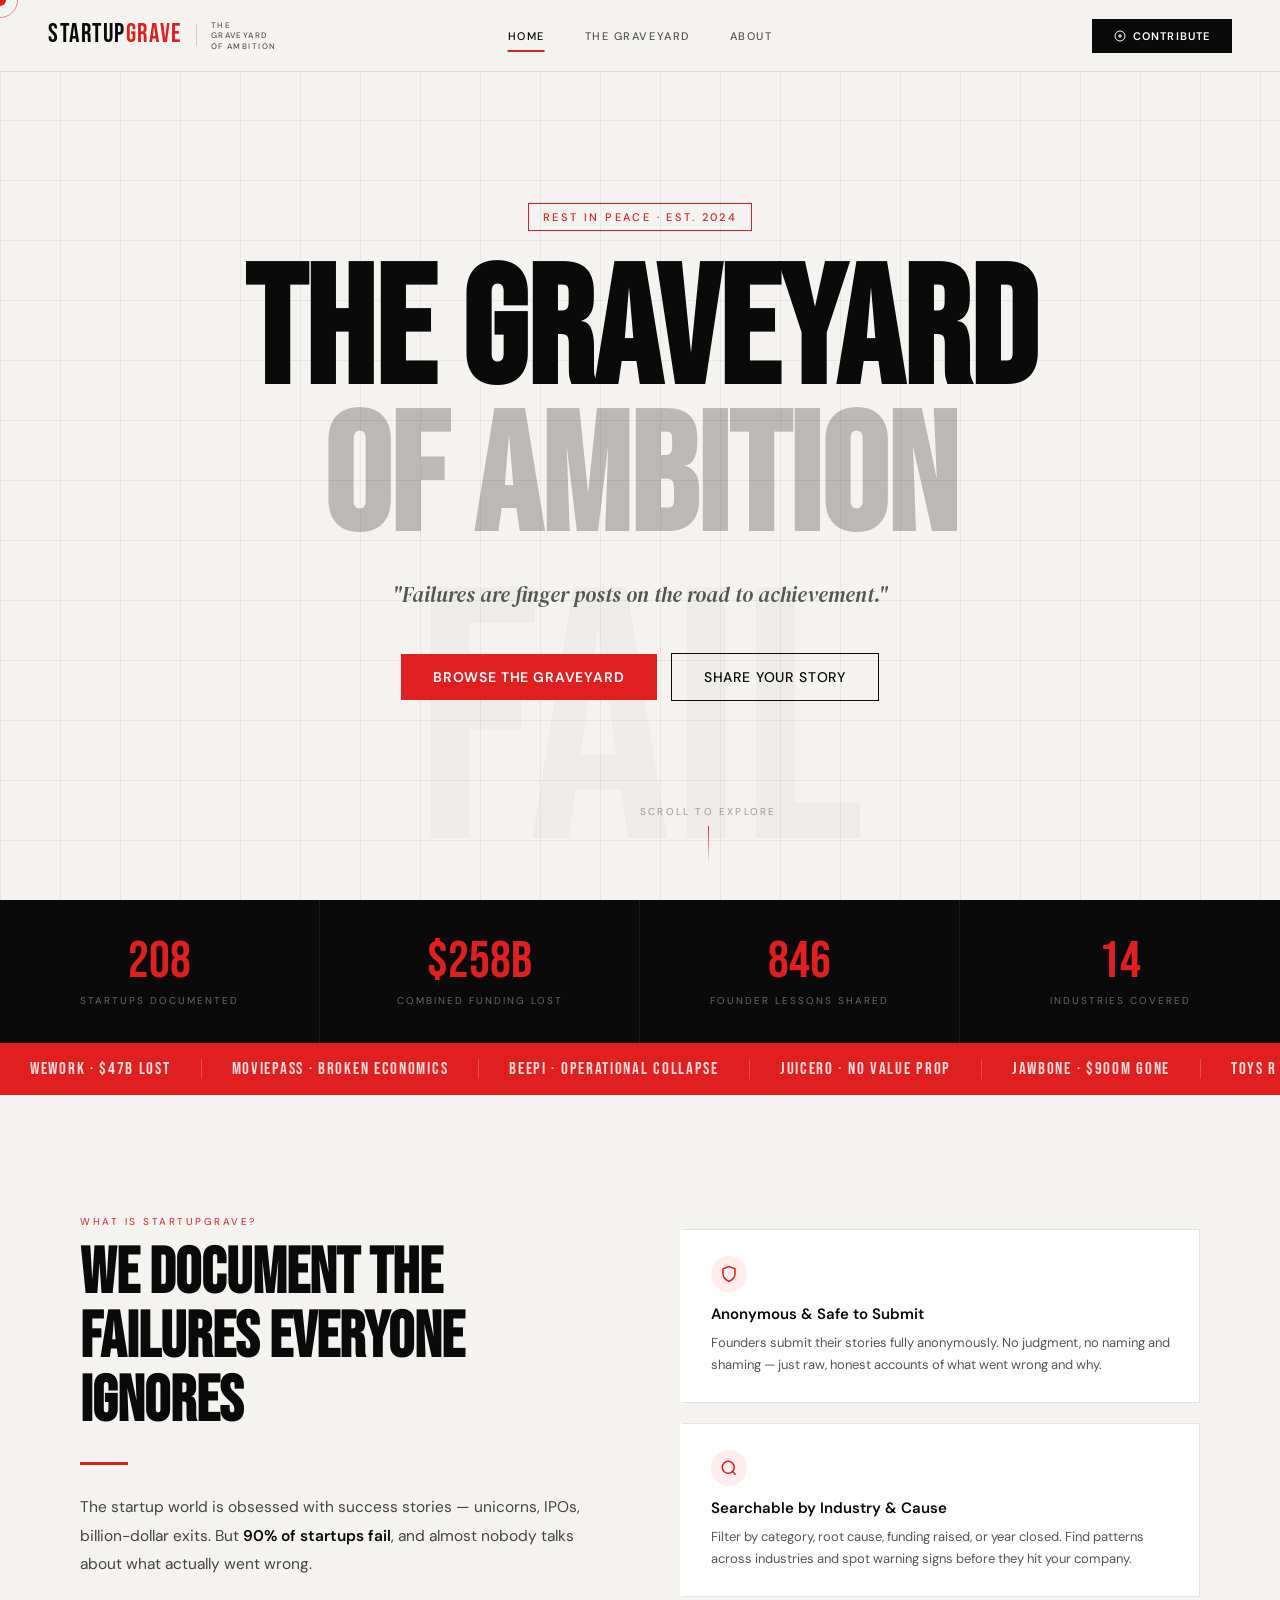
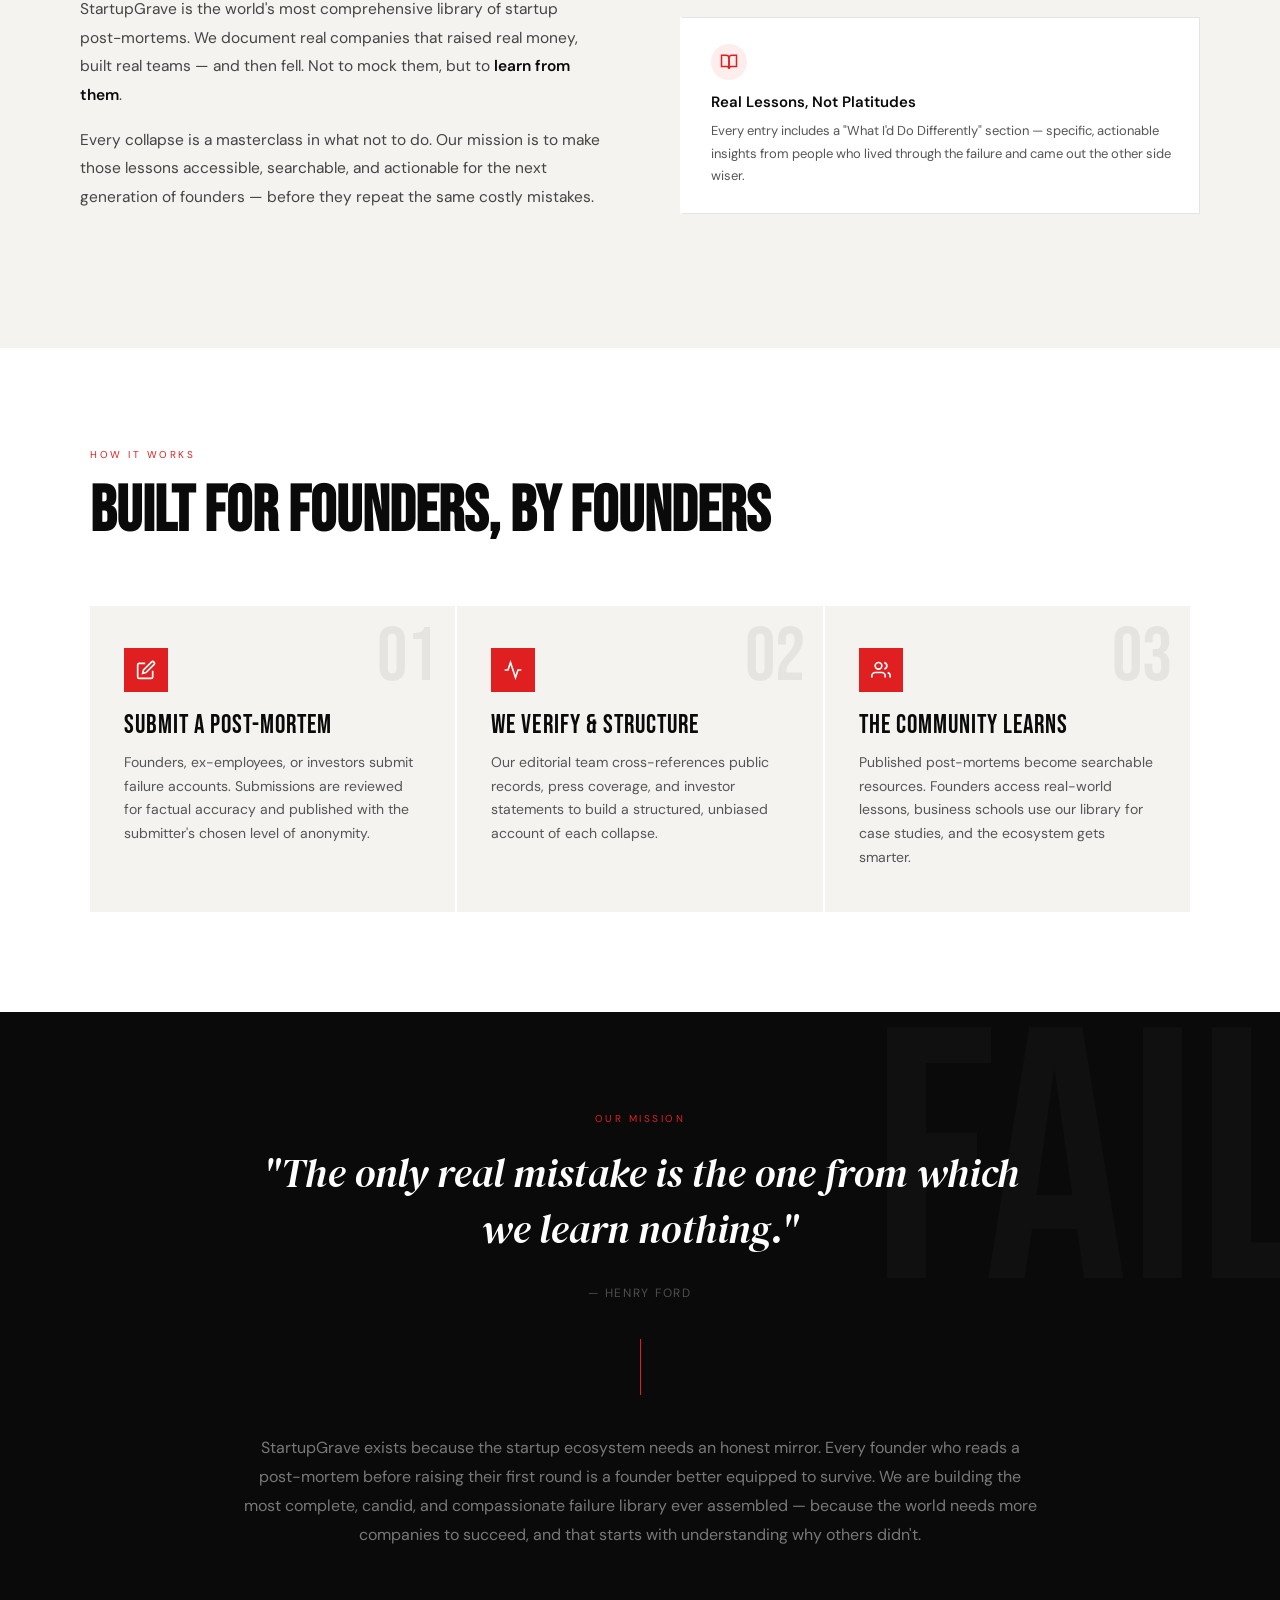
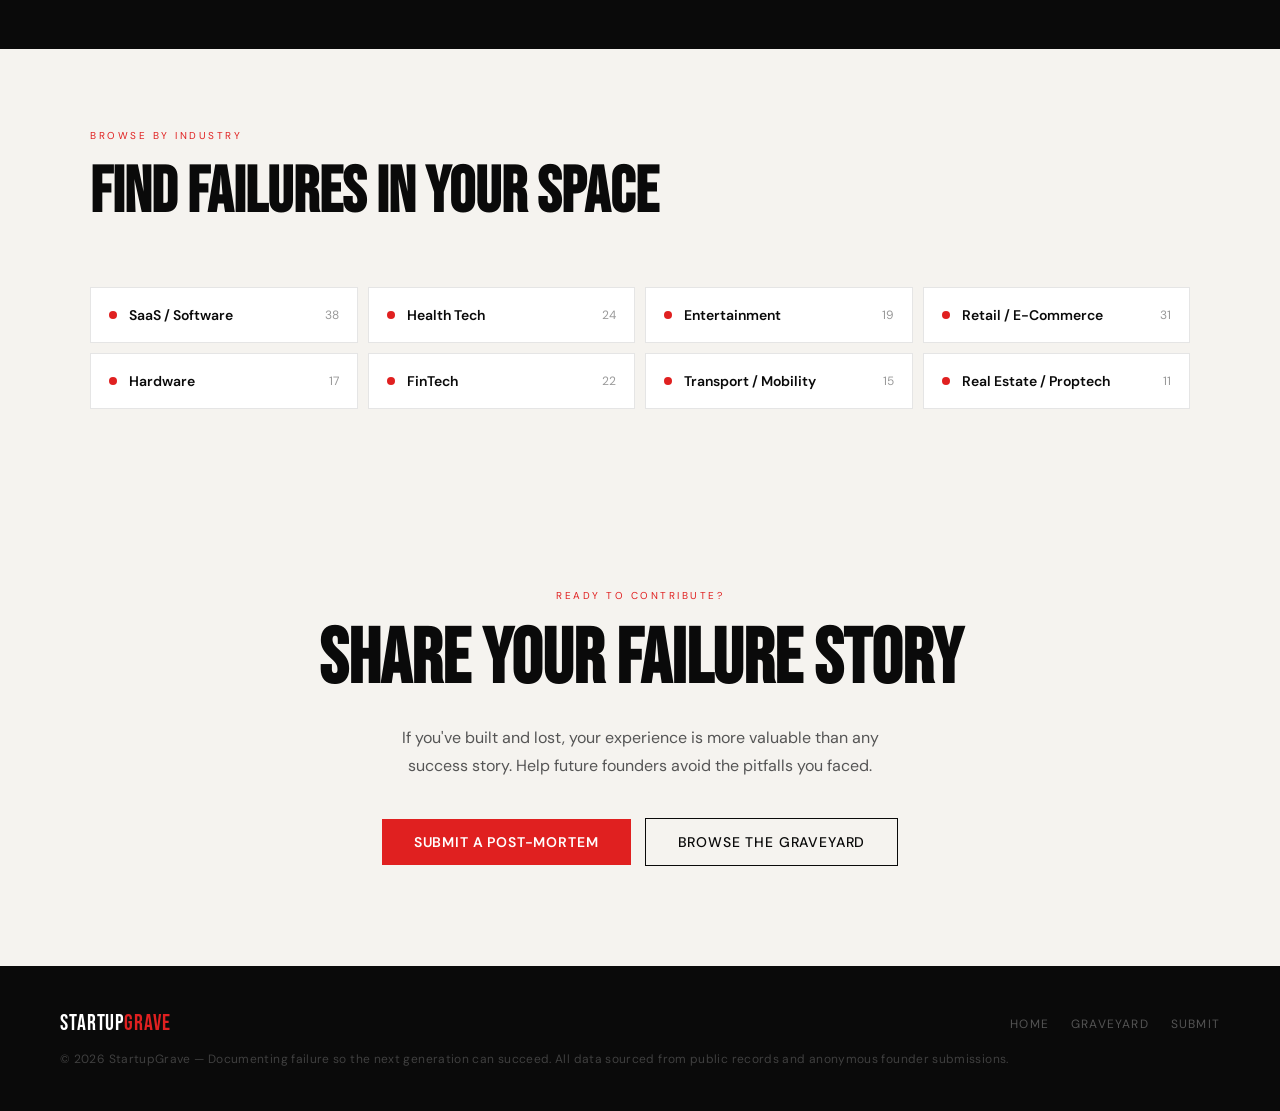
==== index.html @ 9c2186fd "Initial commit" ====
<!DOCTYPE html>
<html lang="en">

<head>
  <meta charset="UTF-8">
  <meta name="viewport" content="width=device-width, initial-scale=1.0">
  <title>StartupGrave — The Graveyard of Ambition</title>
  <link rel="preconnect" href="https://fonts.googleapis.com">
  <link
    href="https://fonts.googleapis.com/css2?family=Bebas+Neue&family=DM+Serif+Display:ital@0;1&family=DM+Sans:ital,wght@0,300;0,400;0,500;0,600;1,400&family=Syne:wght@400;600;700;800&display=swap"
    rel="stylesheet">
  <link rel="stylesheet" href="styles.css">
</head>

<body>
  <div class="cursor" id="cursor"></div>
  <div class="cursor-ring" id="cursorRing"></div>

  <!-- NAV OVERLAY (full-screen menu) -->
  <div class="nav-overlay" id="navOverlay">
    <div class="nav-overlay-inner" style="display:grid;grid-template-columns:1fr 1fr;gap:60px;padding:100px 60px 60px;">
      <div>
        <div class="nav-overlay-links">
          <button class="nav-overlay-link active-overlay" id="navOverlayHome" onclick="navigate('home');toggleMenu()">
            <span class="nav-overlay-link-num">01</span>Home
          </button>
          <button class="nav-overlay-link" id="navOverlayGraveyard" onclick="navigate('graveyard');toggleMenu()">
            <span class="nav-overlay-link-num">02</span>The Graveyard
          </button>
          <button class="nav-overlay-link" id="navOverlayAbout" onclick="navigate('about');toggleMenu()">
            <span class="nav-overlay-link-num">03</span>About
          </button>
          <button class="nav-overlay-link" onclick="openModal();toggleMenu()">
            <span class="nav-overlay-link-num">04</span>Contribute
          </button>
        </div>
        <div class="nav-overlay-bottom"
          style="margin-top:40px;border-top:1px solid rgba(255,255,255,.06);padding-top:28px;flex-direction:column;align-items:flex-start;gap:16px;">
          <span class="nav-overlay-tagline">The Graveyard of Ambition · Est. 2024</span>
          <button class="nav-overlay-cta" onclick="openModal();toggleMenu()">
            <svg viewBox="0 0 24 24" stroke-width="2" width="12" height="12" fill="none" stroke="white">
              <circle cx="12" cy="12" r="10" />
              <line x1="12" y1="8" x2="12" y2="16" />
              <line x1="8" y1="12" x2="16" y2="12" />
            </svg>
            Submit a Startup
          </button>
        </div>
      </div>
      <div style="padding-top:8px;">
        <div
          style="font-size:9px;letter-spacing:.24em;text-transform:uppercase;color:rgba(255,255,255,.22);margin-bottom:16px;padding-bottom:10px;border-bottom:1px solid rgba(255,255,255,.06);">
          Recently Buried
        </div>
        <div id="navOverlayStartupList" style="display:flex;flex-direction:column;gap:0;"></div>
      </div>
    </div>
    <div class="nav-overlay-brand">STARTUP<br>GRAVE</div>
  </div>

  <!-- NAV -->
  <nav id="mainNav">
    <a class="nav-logo" href="#" onclick="navigate('home');return false;">
      <div class="nav-logo-wordmark">
        <span class="wm-startup">STARTUP</span><span class="wm-grave">GRAVE</span>
      </div>
      <div class="nav-logo-sep"></div>
      <span class="nav-logo-sub">The Graveyard<br>of Ambition</span>
    </a>
    <div class="nav-links">
      <button class="nav-link active-nav" id="navHome" onclick="navigate('home')">Home</button>
      <button class="nav-link" id="navGraveyard" onclick="navigate('graveyard')">The Graveyard</button>
      <button class="nav-link" id="navAbout" onclick="navigate('about')">About</button>
    </div>
    <div class="nav-right">
      <button class="nav-cta" onclick="openModal()">
        <svg viewBox="0 0 24 24" stroke-width="2">
          <circle cx="12" cy="12" r="10" />
          <line x1="12" y1="8" x2="12" y2="16" />
          <line x1="8" y1="12" x2="16" y2="12" />
        </svg>
        Contribute
      </button>
      <button class="nav-hamburger" id="navHamburger" onclick="toggleMenu()">
        <span></span><span></span><span></span>
      </button>
    </div>
  </nav>

  <!-- ═══════════ HOME ═══════════ -->
  <div id="home-page" class="page active">
    <section class="home-hero">
      <div class="hero-ghost">FAIL</div>
      <div class="hero-eyebrow">Rest in Peace · Est. 2024</div>
      <h1 class="hero-title">The Graveyard<br><span class="dim">of Ambition</span></h1>
      <p class="hero-subtitle">"Failures are finger posts on the road to achievement."</p>
      <div class="hero-cta-row">
        <button class="btn-primary" onclick="navigate('graveyard')">Browse the Graveyard</button>
        <button class="btn-secondary" onclick="openModal()">Share Your Story</button>
      </div>
      <div class="hero-scroll">
        <span>Scroll to explore</span>
        <div class="scroll-line"></div>
      </div>
    </section>

    <div class="stats-bar">
      <div class="stat-item">
        <div class="stat-num" id="c1">0</div>
        <div class="stat-label">Startups Documented</div>
      </div>
      <div class="stat-item">
        <div class="stat-num" id="c2">$0B</div>
        <div class="stat-label">Combined Funding Lost</div>
      </div>
      <div class="stat-item">
        <div class="stat-num" id="c3">0</div>
        <div class="stat-label">Founder Lessons Shared</div>
      </div>
      <div class="stat-item">
        <div class="stat-num" id="c4">0</div>
        <div class="stat-label">Industries Covered</div>
      </div>
    </div>

    <div class="marquee-section">
      <div class="marquee-track" id="marqueeTrack"></div>
    </div>

    <section class="about-section">
      <div class="about-left">
        <div class="about-label">What is StartupGrave?</div>
        <h2 class="about-heading">We Document the Failures Everyone Ignores</h2>
        <div class="about-divider"></div>
        <div class="about-body">
          <p>The startup world is obsessed with success stories — unicorns, IPOs, billion-dollar exits. But <strong>90%
              of startups fail</strong>, and almost nobody talks about what actually went wrong.</p>
          <p>StartupGrave is the world's most comprehensive library of startup post-mortems. We document real companies
            that raised real money, built real teams — and then fell. Not to mock them, but to <strong>learn from
              them</strong>.</p>
          <p>Every collapse is a masterclass in what not to do. Our mission is to make those lessons accessible,
            searchable, and actionable for the next generation of founders — before they repeat the same costly
            mistakes.</p>
        </div>
      </div>
      <div class="about-right">
        <div class="about-card">
          <div class="about-card-icon"><svg viewBox="0 0 24 24" stroke-width="2">
              <path d="M12 22s8-4 8-10V5l-8-3-8 3v7c0 6 8 10 8 10z" />
            </svg></div>
          <div class="about-card-title">Anonymous &amp; Safe to Submit</div>
          <div class="about-card-text">Founders submit their stories fully anonymously. No judgment, no naming and
            shaming — just raw, honest accounts of what went wrong and why.</div>
        </div>
        <div class="about-card">
          <div class="about-card-icon"><svg viewBox="0 0 24 24" stroke-width="2">
              <circle cx="11" cy="11" r="8" />
              <line x1="21" y1="21" x2="16.65" y2="16.65" />
            </svg></div>
          <div class="about-card-title">Searchable by Industry &amp; Cause</div>
          <div class="about-card-text">Filter by category, root cause, funding raised, or year closed. Find patterns
            across industries and spot warning signs before they hit your company.</div>
        </div>
        <div class="about-card">
          <div class="about-card-icon"><svg viewBox="0 0 24 24" stroke-width="2">
              <path d="M2 3h6a4 4 0 014 4v14a3 3 0 00-3-3H2z" />
              <path d="M22 3h-6a4 4 0 00-4 4v14a3 3 0 013-3h7z" />
            </svg></div>
          <div class="about-card-title">Real Lessons, Not Platitudes</div>
          <div class="about-card-text">Every entry includes a "What I'd Do Differently" section — specific, actionable
            insights from people who lived through the failure and came out the other side wiser.</div>
        </div>
      </div>
    </section>

    <section class="how-section">
      <div class="how-inner">
        <div class="section-label">How It Works</div>
        <h2 class="section-title">Built for Founders, by Founders</h2>
        <div class="how-grid">
          <div class="how-step">
            <div class="how-step-num">01</div>
            <div class="how-step-icon"><svg viewBox="0 0 24 24" stroke-width="2">
                <path d="M11 4H4a2 2 0 00-2 2v14a2 2 0 002 2h14a2 2 0 002-2v-7" />
                <path d="M18.5 2.5a2.121 2.121 0 013 3L12 15l-4 1 1-4 9.5-9.5z" />
              </svg></div>
            <div class="how-step-title">Submit a Post-Mortem</div>
            <div class="how-step-text">Founders, ex-employees, or investors submit failure accounts. Submissions are
              reviewed for factual accuracy and published with the submitter's chosen level of anonymity.</div>
          </div>
          <div class="how-step">
            <div class="how-step-num">02</div>
            <div class="how-step-icon"><svg viewBox="0 0 24 24" stroke-width="2">
                <polyline points="22 12 18 12 15 21 9 3 6 12 2 12" />
              </svg></div>
            <div class="how-step-title">We Verify &amp; Structure</div>
            <div class="how-step-text">Our editorial team cross-references public records, press coverage, and investor
              statements to build a structured, unbiased account of each collapse.</div>
          </div>
          <div class="how-step">
            <div class="how-step-num">03</div>
            <div class="how-step-icon"><svg viewBox="0 0 24 24" stroke-width="2">
                <path d="M17 21v-2a4 4 0 00-4-4H5a4 4 0 00-4 4v2" />
                <circle cx="9" cy="7" r="4" />
                <path d="M23 21v-2a4 4 0 00-3-3.87M16 3.13a4 4 0 010 7.75" />
              </svg></div>
            <div class="how-step-title">The Community Learns</div>
            <div class="how-step-text">Published post-mortems become searchable resources. Founders access real-world
              lessons, business schools use our library for case studies, and the ecosystem gets smarter.</div>
          </div>
        </div>
      </div>
    </section>

    <section class="mission-section">
      <div class="mission-inner">
        <div class="mission-eyebrow">Our Mission</div>
        <p class="mission-quote">"The only real mistake is the one from which we learn nothing."</p>
        <div class="mission-attr">— Henry Ford</div>
        <div class="mission-divider"></div>
        <p class="mission-body">StartupGrave exists because the startup ecosystem needs an honest mirror. Every founder
          who reads a post-mortem before raising their first round is a founder better equipped to survive. We are
          building the most complete, candid, and compassionate failure library ever assembled — because the world needs
          more companies to succeed, and that starts with understanding why others didn't.</p>
      </div>
    </section>

    <section class="categories-section">
      <div class="categories-inner">
        <div class="section-label">Browse by Industry</div>
        <h2 class="section-title">Find Failures In Your Space</h2>
        <div class="categories-grid">
          <div class="cat-pill" onclick="navigate('graveyard','SaaS')">
            <div class="cat-dot"></div>
            <div class="cat-pill-name">SaaS / Software</div>
            <div class="cat-pill-count">38</div>
          </div>
          <div class="cat-pill" onclick="navigate('graveyard','Health')">
            <div class="cat-dot"></div>
            <div class="cat-pill-name">Health Tech</div>
            <div class="cat-pill-count">24</div>
          </div>
          <div class="cat-pill" onclick="navigate('graveyard','Entertainment')">
            <div class="cat-dot"></div>
            <div class="cat-pill-name">Entertainment</div>
            <div class="cat-pill-count">19</div>
          </div>
          <div class="cat-pill" onclick="navigate('graveyard','Retail')">
            <div class="cat-dot"></div>
            <div class="cat-pill-name">Retail / E-Commerce</div>
            <div class="cat-pill-count">31</div>
          </div>
          <div class="cat-pill" onclick="navigate('graveyard','Hardware')">
            <div class="cat-dot"></div>
            <div class="cat-pill-name">Hardware</div>
            <div class="cat-pill-count">17</div>
          </div>
          <div class="cat-pill" onclick="navigate('graveyard','Finance')">
            <div class="cat-dot"></div>
            <div class="cat-pill-name">FinTech</div>
            <div class="cat-pill-count">22</div>
          </div>
          <div class="cat-pill" onclick="navigate('graveyard','Transport')">
            <div class="cat-dot"></div>
            <div class="cat-pill-name">Transport / Mobility</div>
            <div class="cat-pill-count">15</div>
          </div>
          <div class="cat-pill" onclick="navigate('graveyard','Real Estate')">
            <div class="cat-dot"></div>
            <div class="cat-pill-name">Real Estate / Proptech</div>
            <div class="cat-pill-count">11</div>
          </div>
        </div>
      </div>
    </section>

    <section class="home-cta-section">
      <div class="section-label">Ready to Contribute?</div>
      <h2 class="home-cta-title">Share Your Failure Story</h2>
      <p class="home-cta-sub">If you've built and lost, your experience is more valuable than any success story. Help
        future founders avoid the pitfalls you faced.</p>
      <div class="home-cta-buttons">
        <button class="btn-primary" onclick="openModal()">Submit a Post-Mortem</button>
        <button class="btn-secondary" onclick="navigate('graveyard')">Browse the Graveyard</button>
      </div>
    </section>

    <footer>
      <div class="footer-logo">STARTUP<span>GRAVE</span></div>
      <div class="footer-links">
        <button class="footer-link" onclick="navigate('home')">Home</button>
        <button class="footer-link" onclick="navigate('graveyard')">Graveyard</button>
        <button class="footer-link" onclick="openModal()">Submit</button>
      </div>
      <div class="footer-copy">© 2026 StartupGrave — Documenting failure so the next generation can succeed. All data
        sourced from public records and anonymous founder submissions.</div>
    </footer>
  </div>

  <!-- ═══════════ GRAVEYARD ═══════════ -->
  <div id="graveyard-page" class="page">
    <div class="graveyard-hero">
      <div class="gh-inner">
        <div class="gh-eyebrow">The Archive</div>
        <h1 class="gh-title">THE GRAVEYARD</h1>
      </div>
      <!-- Search & Filter floated right inside hero -->
      <div style="position:absolute;bottom:32px;right:60px;display:flex;align-items:center;gap:12px;z-index:2;">
        <div class="search-box"
          style="background:rgba(255,255,255,.07);border-color:rgba(255,255,255,.12);min-width:240px;">
          <svg viewBox="0 0 24 24" stroke-width="2" style="stroke:rgba(255,255,255,.3)">
            <circle cx="11" cy="11" r="8" />
            <line x1="21" y1="21" x2="16.65" y2="16.65" />
          </svg>
          <input type="text" placeholder="Search company, cause…" id="searchInput" oninput="filterCards()"
            style="color:white;">
        </div>
        <select class="filter-select" id="categoryFilter" onchange="filterCards()"
          style="background:#1a1a1a;color:rgba(255,255,255,.7);border-color:rgba(255,255,255,.12);">
          <option value="">All Categories</option>
          <option value="Real Estate">Real Estate</option>
          <option value="Entertainment">Entertainment</option>
          <option value="Automotive">Automotive</option>
          <option value="Hardware">Hardware</option>
          <option value="Health">Health Tech</option>
          <option value="Retail">Retail</option>
          <option value="Transport">Transport</option>
          <option value="Finance">Finance</option>
          <option value="SaaS">SaaS</option>
          <option value="Social">Social Media</option>
          <option value="Food">Food Tech</option>
        </select>
        <span class="result-count" id="resultCount" style="color:rgba(255,255,255,.35);">Showing 18 entries</span>
      </div>
    </div>

    <!-- TWO-COL LIST -->
    <div class="gy-list-outer" id="graveyardListOuter">
      <!-- Rendered by JS -->
    </div>

    <footer>
      <div class="footer-logo">STARTUP<span>GRAVE</span></div>
      <div class="footer-links">
        <button class="footer-link" onclick="navigate('home')">Home</button>
        <button class="footer-link" onclick="navigate('graveyard')">Graveyard</button>
        <button class="footer-link" onclick="openModal()">Submit</button>
      </div>
      <div class="footer-copy">© 2026 StartupGrave.</div>
    </footer>
  </div>

  <!-- ═══════════ ABOUT ═══════════ -->
  <div id="about-page" class="page">

    <!-- HERO -->
    <section class="ab-hero">
      <div class="ab-hero-grid"></div>
      <div class="ab-hero-glow"></div>
      <div class="ab-hero-ghost">FAIL</div>
      <div class="ab-hero-content">
        <div class="ab-hero-eyebrow">Est. 2024 · Open Archive</div>
        <h1 class="ab-hero-title">ABOUT<br><span class="ab-dim">STARTUP</span><br>GRAVE</h1>
        <p class="ab-hero-sub">"The graveyard of ambition is also the library of wisdom. Every failure contains a lesson
          no business school will teach you."</p>
        <div class="ab-hero-divider"></div>
      </div>
    </section>

    <!-- MISSION -->
    <section>
      <div class="ab-mission">
        <div class="ab-mission-left">
          <div class="ab-mission-label">Our Mission</div>
          <h2 class="ab-mission-title">WHY WE DOCUMENT FAILURE</h2>
          <div class="ab-mission-bar"></div>
          <div class="ab-mission-text">
            <p>Every year, thousands of startups raise hundreds of millions of dollars, hire brilliant people, and
              pursue audacious visions — and then quietly disappear. Their stories are told in press releases and
              post-mortems that vanish into the internet, leaving the next generation of founders to repeat the same
              fatal mistakes.</p>
            <p><strong>StartupGrave exists to change that.</strong> We believe that failure is the most undervalued
              asset in the startup ecosystem. The lessons embedded in each collapse — the governance failures, the unit
              economics blindspots, the timing miscalculations — are worth more than any MBA curriculum.</p>
            <p>We are not here to mock the fallen. We are here to honour them with the only tribute that matters:
              <strong>making sure their mistakes are never repeated.</strong></p>
          </div>
        </div>
        <div class="ab-mission-right">
          <div class="ab-mission-card" id="abmc-1">
            <div class="ab-mc-icon"><svg viewBox="0 0 24 24">
                <path d="M22 11.08V12a10 10 0 11-5.93-9.14" />
                <polyline points="22 4 12 14.01 9 11.01" />
              </svg></div>
            <div class="ab-mc-title">Radical Transparency</div>
            <div class="ab-mc-text">We publish what really happened — not the sanitised version. Real mistakes, real
              consequences, real lessons.</div>
          </div>
          <div class="ab-mission-card" id="abmc-2">
            <div class="ab-mc-icon"><svg viewBox="0 0 24 24">
                <path d="M12 22s8-4 8-10V5l-8-3-8 3v7c0 6 8 10 8 10z" />
              </svg></div>
            <div class="ab-mc-title">Anonymity First</div>
            <div class="ab-mc-text">Founders, employees and investors can submit stories completely anonymously. No
              names, no blame — just truth.</div>
          </div>
          <div class="ab-mission-card" id="abmc-3">
            <div class="ab-mc-icon"><svg viewBox="0 0 24 24">
                <circle cx="12" cy="12" r="10" />
                <line x1="2" y1="12" x2="22" y2="12" />
                <path d="M12 2a15.3 15.3 0 010 20M12 2a15.3 15.3 0 000 20" />
              </svg></div>
            <div class="ab-mc-title">Open to All</div>
            <div class="ab-mc-text">This archive belongs to the founder community. Free to read, free to contribute,
              forever.</div>
          </div>
        </div>
      </div>
    </section>

    <!-- NUMBERS -->
    <section class="ab-numbers">
      <div class="ab-numbers-inner">
        <div class="ab-numbers-header">
          <div class="ab-numbers-eyebrow">The Scale of Failure</div>
          <div class="ab-numbers-title">The Graveyard in Numbers</div>
        </div>
        <div class="ab-numbers-grid">
          <div class="ab-num-card" id="abnum-1">
            <div class="ab-num-value" id="abN1">0</div>
            <div class="ab-num-label">Companies Documented</div>
            <div class="ab-num-sub">and counting</div>
          </div>
          <div class="ab-num-card" id="abnum-2">
            <div class="ab-num-value">$<span id="abN2">0</span>B</div>
            <div class="ab-num-label">Combined Capital Lost</div>
            <div class="ab-num-sub">investor & founder capital</div>
          </div>
          <div class="ab-num-card" id="abnum-3">
            <div class="ab-num-value" id="abN3">0</div>
            <div class="ab-num-label">Lessons Extracted</div>
            <div class="ab-num-sub">from every postmortem</div>
          </div>
          <div class="ab-num-card" id="abnum-4">
            <div class="ab-num-value" id="abN4">0</div>
            <div class="ab-num-label">Industries Covered</div>
            <div class="ab-num-sub">from SaaS to hardware</div>
          </div>
        </div>
      </div>
    </section>

    <!-- HOW IT WORKS -->
    <section class="ab-how">
      <div class="ab-how-inner">
        <div class="ab-how-header">
          <div class="ab-how-eyebrow">The Process</div>
          <div class="ab-how-title">How We Work</div>
        </div>
        <div class="ab-how-grid">
          <div class="ab-how-step" id="abhow-1">
            <div class="ab-how-step-num">01</div>
            <div class="ab-how-step-icon"><svg viewBox="0 0 24 24">
                <path d="M11 4H4a2 2 0 00-2 2v14a2 2 0 002 2h14a2 2 0 002-2v-7" />
                <path d="M18.5 2.5a2.121 2.121 0 013 3L12 15l-4 1 1-4 9.5-9.5z" />
              </svg></div>
            <div class="ab-how-step-title">Submit a Story</div>
            <div class="ab-how-step-text">Founders, employees, and investors submit failure stories through our
              anonymous intake form. No attribution required — only honesty.</div>
          </div>
          <div class="ab-how-step" id="abhow-2">
            <div class="ab-how-step-num">02</div>
            <div class="ab-how-step-icon"><svg viewBox="0 0 24 24">
                <circle cx="11" cy="11" r="8" />
                <line x1="21" y1="21" x2="16.65" y2="16.65" />
              </svg></div>
            <div class="ab-how-step-title">Research & Verify</div>
            <div class="ab-how-step-text">We cross-reference submissions against public records, SEC filings, news
              archives, and court documents to build an accurate picture.</div>
          </div>
          <div class="ab-how-step" id="abhow-3">
            <div class="ab-how-step-num">03</div>
            <div class="ab-how-step-icon"><svg viewBox="0 0 24 24">
                <path d="M17 21v-2a4 4 0 00-4-4H5a4 4 0 00-4 4v2" />
                <circle cx="9" cy="7" r="4" />
                <path d="M23 21v-2a4 4 0 00-3-3.87M16 3.13a4 4 0 010 7.75" />
              </svg></div>
            <div class="ab-how-step-title">Publish & Preserve</div>
            <div class="ab-how-step-text">Every entry is structured around The Hype, The Mistake, and What I'd Do
              Differently — so every lesson is extractable and actionable.</div>
          </div>
        </div>
      </div>
    </section>

    <!-- MANIFESTO -->
    <section class="ab-manifesto">
      <div class="ab-manifesto-inner">
        <div class="ab-manifesto-eyebrow">The Manifesto</div>
        <div class="ab-manifesto-quote" id="abManifesto1">
          "Failures are finger posts on the road to achievement. Every headstone in this graveyard marks a path someone
          walked so you don't have to walk it blindly."
        </div>
        <div class="ab-manifesto-divider"></div>
        <div class="ab-manifesto-body" id="abManifesto2">
          We live in a culture that celebrates the unicorn and erases the carcass. TechCrunch writes about the
          billion-dollar raise; nobody writes the obituary. <strong>We write the obituary.</strong> Not to punish those
          who tried, but because every cautionary tale is worth more than a thousand success stories to the next founder
          staring at a pitch deck at midnight. The startup graveyard is not a place of shame. <strong>It is a library.
            Use it.</strong>
        </div>
      </div>
    </section>

    <!-- VALUES -->
    <section class="ab-values">
      <div class="ab-values-inner">
        <div class="ab-values-header">
          <div>
            <div class="ab-values-eyebrow">What We Stand For</div>
            <div class="ab-values-title">Our Values</div>
          </div>
        </div>
        <div class="ab-values-grid">
          <div class="ab-value-item" id="abval-1">
            <div class="ab-value-num">01</div>
            <div class="ab-value-content">
              <div class="ab-value-title">Failure Is Data</div>
              <div class="ab-value-text">Every collapse contains signal. We treat each failure as a structured dataset —
                extracting root causes, patterns, and preventable decisions that others can learn from.</div>
            </div>
          </div>
          <div class="ab-value-item" id="abval-2">
            <div class="ab-value-num">02</div>
            <div class="ab-value-content">
              <div class="ab-value-title">No Shame, Only Lessons</div>
              <div class="ab-value-text">We never mock the fallen. Trying and failing is the most honourable thing a
                founder can do. We document without judgement and preserve without malice.</div>
            </div>
          </div>
          <div class="ab-value-item" id="abval-3">
            <div class="ab-value-num">03</div>
            <div class="ab-value-content">
              <div class="ab-value-title">Radical Honesty</div>
              <div class="ab-value-text">Sanitised post-mortems help nobody. We push past the press release narrative to
                the actual sequence of decisions that led to the end. Uncomfortable truths included.</div>
            </div>
          </div>
          <div class="ab-value-item" id="abval-4">
            <div class="ab-value-num">04</div>
            <div class="ab-value-content">
              <div class="ab-value-title">Community Owned</div>
              <div class="ab-value-text">This archive is built by the community it serves. Founders, operators, and
                investors who lived through these stories are its most important contributors.</div>
            </div>
          </div>
        </div>
      </div>
    </section>

    <!-- CTA -->
    <section class="ab-cta">
      <div class="ab-cta-eyebrow">Join the Archive</div>
      <h2 class="ab-cta-title" id="abCta">KNOW A<br>STORY?</h2>
      <p class="ab-cta-sub">Every failure deserves to be documented. Submit anonymously and help the next generation of
        founders learn before they burn.</p>
      <div class="ab-cta-buttons">
        <button class="btn-primary" onclick="openModal()">Submit a Failure</button>
        <button class="btn-secondary" onclick="navigate('graveyard')">Browse the Graveyard</button>
      </div>
    </section>

    <footer>
      <div class="footer-logo">STARTUP<span>GRAVE</span></div>
      <div class="footer-links">
        <button class="footer-link" onclick="navigate('home')">Home</button>
        <button class="footer-link" onclick="navigate('graveyard')">Graveyard</button>
        <button class="footer-link" onclick="navigate('about')">About</button>
      </div>
      <div class="footer-copy">© 2026 StartupGrave.</div>
    </footer>
  </div>

  <!-- ═══════════ DETAIL ═══════════ -->
  <div id="detail-page" class="page">
    <div id="detail-progress"></div>
    <div id="detailHero"></div>
    <div id="detailBody"></div>
    <section class="dh-related" id="detailRelated" style="display:none"></section>
    <footer>
      <div class="footer-logo">STARTUP<span>GRAVE</span></div>
      <div class="footer-links">
        <button class="footer-link" onclick="navigate('home')">Home</button>
        <button class="footer-link" onclick="navigate('graveyard')">Graveyard</button>
        <button class="footer-link" onclick="openModal()">Submit</button>
      </div>
      <div class="footer-copy">© 2026 StartupGrave — Documenting failure so the next generation can succeed.</div>
    </footer>
  </div>

  <!-- MODAL -->
  <div class="modal-overlay" id="modalOverlay" onclick="closeModalOut(event)">
    <div class="modal">
      <button class="modal-close" onclick="closeModal()">✕</button>
      <div class="modal-eyebrow">Anonymous · Verified · Published</div>
      <h2 class="modal-title">Submit a Failure</h2>
      <p class="modal-sub">Help the next generation of founders learn. All submissions can be fully anonymous.</p>
      <div class="form-group"><label class="form-label">Company Name</label><input type="text" class="form-input"
          placeholder="e.g. MyCoolStartup"></div>
      <div class="form-group"><label class="form-label">Industry</label>
        <select class="form-input">
          <option>Select category…</option>
          <option>SaaS / Software</option>
          <option>E-Commerce</option>
          <option>Health Tech</option>
          <option>FinTech</option>
          <option>Hardware</option>
          <option>Consumer</option>
          <option>Other</option>
        </select>
      </div>
      <div class="form-group"><label class="form-label">Founded → Closed</label><input type="text" class="form-input"
          placeholder="e.g. 2018 — 2022"></div>
      <div class="form-group"><label class="form-label">The Hype — What did you promise?</label><textarea
          class="form-textarea" placeholder="What was the vision?"></textarea></div>
      <div class="form-group"><label class="form-label">The Mistake — What went wrong?</label><textarea
          class="form-textarea" placeholder="What were the critical errors?"></textarea></div>
      <div class="form-group"><label class="form-label">What I'd Do Differently</label><textarea class="form-textarea"
          placeholder="Your wisdom for the next founder…"></textarea></div>
      <div class="form-group"><label class="form-anon"><input type="checkbox" checked> Submit anonymously</label></div>
      <button class="form-submit" onclick="submitForm()">Submit to the Graveyard</button>
    </div>
  </div>
  <script src="script.js"></script>
</body>

</html>
---- styles.css ----
*,
*::before,
*::after {
    margin: 0;
    padding: 0;
    box-sizing: border-box;
}

:root {
    --red: #E02020;
    --black: #0A0A0A;
    --charcoal: #1E1E1E;
    --gray-dark: #2A2A2A;
    --gray: #555;
    --gray-light: #999;
    --off-white: #F5F3EF;
    --white: #FFFFFF;
    --border: rgba(0, 0, 0, 0.1);
}

html {
    scroll-behavior: smooth;
}

body {
    font-family: 'DM Sans', sans-serif;
    background: var(--off-white);
    color: var(--black);
    overflow-x: hidden;
    cursor: none;
}

/* CURSOR */
.cursor {
    position: fixed;
    width: 12px;
    height: 12px;
    background: var(--red);
    border-radius: 50%;
    pointer-events: none;
    z-index: 9999;
    transform: translate(-50%, -50%);
    transition: width .2s, height .2s;
}

.cursor-ring {
    position: fixed;
    width: 36px;
    height: 36px;
    border: 1.5px solid var(--red);
    border-radius: 50%;
    pointer-events: none;
    z-index: 9998;
    transform: translate(-50%, -50%);
    opacity: .5;
    transition: width .3s, height .3s, opacity .3s;
}

.cursor.hovered {
    width: 8px;
    height: 8px;
}

.cursor-ring.hovered {
    width: 52px;
    height: 52px;
    opacity: .22;
}

/* PAGES */
.page {
    display: none;
    min-height: 100vh;
}

.page.active {
    display: block;
}

.page-enter {
    animation: pgIn .6s cubic-bezier(.16, 1, .3, 1) forwards;
}

.page-exit {
    animation: pgOut .32s ease forwards;
}

@keyframes pgIn {
    from {
        opacity: 0;
        transform: translateY(26px)
    }

    to {
        opacity: 1;
        transform: translateY(0)
    }
}

@keyframes pgOut {
    from {
        opacity: 1;
        transform: translateY(0)
    }

    to {
        opacity: 0;
        transform: translateY(-14px)
    }
}

@keyframes fadeUp {
    from {
        opacity: 0;
        transform: translateY(20px)
    }

    to {
        opacity: 1;
        transform: translateY(0)
    }
}

@keyframes cardIn {
    from {
        opacity: 0;
        transform: translateY(16px)
    }

    to {
        opacity: 1;
        transform: translateY(0)
    }
}

/* NAV */
nav {
    position: fixed;
    top: 0;
    left: 0;
    right: 0;
    z-index: 200;
    height: 72px;
    padding: 0 48px;
    display: flex;
    align-items: center;
    justify-content: space-between;
    background: rgba(245, 243, 239, .97);
    backdrop-filter: blur(24px);
    border-bottom: 1px solid var(--border);
    transition: background 0.3s, box-shadow 0.3s;
}

nav.scrolled {
    box-shadow: 0 4px 32px rgba(0, 0, 0, .07);
}

/* LOGO */
.nav-logo {
    display: flex;
    align-items: center;
    gap: 0;
    text-decoration: none;
    cursor: none;
}

.nav-logo-wordmark {
    display: flex;
    align-items: baseline;
    gap: 0;
    font-family: 'Bebas Neue', sans-serif;
    font-size: 26px;
    letter-spacing: .06em;
    line-height: 1;
}

.nav-logo-wordmark .wm-startup {
    color: var(--black);
}

.nav-logo-wordmark .wm-grave {
    color: var(--red);
}

.nav-logo-sep {
    width: 1px;
    height: 22px;
    background: rgba(0, 0, 0, .15);
    margin: 0 14px;
    align-self: center;
}

.nav-logo-sub {
    font-size: 8px;
    letter-spacing: .18em;
    text-transform: uppercase;
    color: var(--gray);
    font-family: 'DM Sans', sans-serif;
    font-weight: 500;
    line-height: 1.3;
    max-width: 80px;
}

/* CENTER NAV LINKS */
.nav-links {
    display: flex;
    align-items: center;
    gap: 0;
    position: absolute;
    left: 50%;
    transform: translateX(-50%);
}

.nav-link {
    font-size: 11px;
    letter-spacing: .14em;
    text-transform: uppercase;
    color: var(--gray);
    font-weight: 500;
    cursor: none;
    background: none;
    border: none;
    font-family: 'DM Sans', sans-serif;
    transition: color .2s;
    padding: 8px 20px;
    position: relative;
}

.nav-link::after {
    content: '';
    position: absolute;
    bottom: -1px;
    left: 20px;
    right: 20px;
    height: 2px;
    background: var(--red);
    transform: scaleX(0);
    transition: transform .25s cubic-bezier(.16, 1, .3, 1);
}

.nav-link:hover {
    color: var(--black);
}

.nav-link:hover::after {
    transform: scaleX(1);
}

.nav-link.active-nav {
    color: var(--black);
}

.nav-link.active-nav::after {
    transform: scaleX(1);
}

/* RIGHT SIDE */
.nav-right {
    display: flex;
    align-items: center;
    gap: 16px;
}

.nav-cta {
    display: flex;
    align-items: center;
    gap: 7px;
    padding: 10px 22px;
    background: var(--black);
    color: white;
    border: none;
    font-family: 'DM Sans', sans-serif;
    font-size: 11px;
    font-weight: 600;
    letter-spacing: .1em;
    text-transform: uppercase;
    cursor: none;
    transition: background .2s;
}

.nav-cta:hover {
    background: var(--red);
}

.nav-cta svg {
    width: 12px;
    height: 12px;
    stroke: white;
    fill: none;
}

/* HAMBURGER */
.nav-hamburger {
    display: none;
    flex-direction: column;
    gap: 5px;
    cursor: none;
    background: none;
    border: none;
    padding: 8px;
}

.nav-hamburger span {
    display: block;
    width: 24px;
    height: 1.5px;
    background: var(--black);
    transition: transform .35s cubic-bezier(.16, 1, .3, 1), opacity .25s;
    transform-origin: center;
}

.nav-hamburger.open span:nth-child(1) {
    transform: translateY(6.5px) rotate(45deg);
}

.nav-hamburger.open span:nth-child(2) {
    opacity: 0;
    transform: scaleX(0);
}

.nav-hamburger.open span:nth-child(3) {
    transform: translateY(-6.5px) rotate(-45deg);
}

/* FULLSCREEN MENU OVERLAY */
.nav-overlay {
    position: fixed;
    inset: 0;
    z-index: 190;
    background: var(--black);
    clip-path: circle(0% at calc(100% - 72px) 36px);
    transition: clip-path .7s cubic-bezier(.16, 1, .3, 1);
    pointer-events: none;
    display: flex;
    flex-direction: column;
}

.nav-overlay.open {
    clip-path: circle(150% at calc(100% - 72px) 36px);
    pointer-events: all;
}

.nav-overlay-inner {
    flex: 1;
    display: flex;
    flex-direction: column;
    padding: 100px 60px 60px;
    justify-content: space-between;
}

.nav-overlay-brand {
    font-family: 'Bebas Neue', sans-serif;
    font-size: clamp(60px, 12vw, 130px);
    line-height: .9;
    letter-spacing: .03em;
    color: rgba(255, 255, 255, .06);
    user-select: none;
    pointer-events: none;
    position: absolute;
    bottom: 40px;
    right: 50px;
}

.nav-overlay-links {
    display: flex;
    flex-direction: column;
    gap: 0;
}

.nav-overlay-link {
    font-family: 'Bebas Neue', sans-serif;
    font-size: clamp(52px, 8vw, 96px);
    letter-spacing: .03em;
    line-height: 1;
    color: rgba(255, 255, 255, .15);
    background: none;
    border: none;
    font-family: 'Bebas Neue', sans-serif;
    cursor: none;
    text-align: left;
    padding: 16px 0;
    border-bottom: 1px solid rgba(255, 255, 255, .05);
    transition: color .25s, padding-left .3s cubic-bezier(.16, 1, .3, 1);
    display: flex;
    align-items: center;
    gap: 20px;
    position: relative;
    overflow: hidden;
}

.nav-overlay-link:last-child {
    border-bottom: none;
}

.nav-overlay-link::before {
    content: '';
    position: absolute;
    left: 0;
    top: 0;
    bottom: 0;
    width: 0;
    background: var(--red);
    transition: width .4s cubic-bezier(.16, 1, .3, 1);
    z-index: -1;
}

.nav-overlay-link:hover {
    color: white;
    padding-left: 20px;
}

.nav-overlay-link:hover::before {
    width: 5px;
}

.nav-overlay-link.active-overlay {
    color: white;
}

.nav-overlay-link.active-overlay::before {
    width: 5px;
}

.nav-overlay-link-num {
    font-size: 11px;
    letter-spacing: .2em;
    color: var(--red);
    font-family: 'DM Sans', sans-serif;
    font-weight: 600;
    opacity: 0;
    transition: opacity .25s;
}

.nav-overlay-link:hover .nav-overlay-link-num,
.nav-overlay-link.active-overlay .nav-overlay-link-num {
    opacity: 1;
}

.nav-overlay-bottom {
    display: flex;
    align-items: center;
    justify-content: space-between;
    border-top: 1px solid rgba(255, 255, 255, .06);
    padding-top: 28px;
    flex-wrap: wrap;
    gap: 14px;
}

.nav-overlay-tagline {
    font-family: 'DM Serif Display', serif;
    font-style: italic;
    font-size: 14px;
    color: rgba(255, 255, 255, .25);
}

.nav-overlay-cta {
    display: flex;
    align-items: center;
    gap: 8px;
    padding: 12px 28px;
    background: var(--red);
    color: white;
    border: none;
    font-family: 'DM Sans', sans-serif;
    font-size: 11px;
    font-weight: 600;
    letter-spacing: .12em;
    text-transform: uppercase;
    cursor: none;
}

/* === HOME === */
.home-hero {
    min-height: 100vh;
    display: flex;
    flex-direction: column;
    align-items: center;
    justify-content: center;
    padding: 64px 40px 60px;
    position: relative;
    overflow: hidden;
    background: var(--off-white);
}

.home-hero::before {
    content: '';
    position: absolute;
    inset: 0;
    background-image: linear-gradient(rgba(0, 0, 0, .055) 1px, transparent 1px), linear-gradient(90deg, rgba(0, 0, 0, .055) 1px, transparent 1px);
    background-size: 60px 60px;
    pointer-events: none;
}

.hero-ghost {
    position: absolute;
    bottom: -10px;
    left: 50%;
    transform: translateX(-50%);
    font-family: 'Bebas Neue', sans-serif;
    font-size: 28vw;
    color: rgba(0, 0, 0, .028);
    white-space: nowrap;
    pointer-events: none;
    user-select: none;
    line-height: 1;
}

.hero-eyebrow {
    font-size: 11px;
    font-weight: 500;
    letter-spacing: .22em;
    text-transform: uppercase;
    color: var(--red);
    border: 1px solid var(--red);
    padding: 6px 14px;
    margin-bottom: 30px;
    opacity: 0;
    animation: fadeUp .8s .3s forwards;
    position: relative;
    z-index: 1;
}

.hero-title {
    font-family: 'Bebas Neue', sans-serif;
    font-size: clamp(76px, 13vw, 190px);
    line-height: .88;
    text-align: center;
    color: var(--black);
    opacity: 0;
    animation: fadeUp .9s .5s forwards;
    position: relative;
    z-index: 1;
}

.hero-title .dim {
    color: rgba(10, 10, 10, .25);
}

.hero-subtitle {
    font-family: 'DM Serif Display', serif;
    font-style: italic;
    font-size: clamp(15px, 2.2vw, 21px);
    color: var(--gray);
    margin-top: 26px;
    text-align: center;
    opacity: 0;
    animation: fadeUp .8s .7s forwards;
    position: relative;
    z-index: 1;
}

.hero-cta-row {
    display: flex;
    align-items: center;
    gap: 14px;
    margin-top: 44px;
    opacity: 0;
    animation: fadeUp .8s .9s forwards;
    position: relative;
    z-index: 1;
    flex-wrap: wrap;
    justify-content: center;
}

.btn-primary {
    padding: 14px 32px;
    background: var(--red);
    color: white;
    border: none;
    font-family: 'DM Sans', sans-serif;
    font-size: 14px;
    font-weight: 600;
    letter-spacing: .06em;
    text-transform: uppercase;
    cursor: none;
    transition: background .2s, transform .2s;
}

.btn-primary:hover {
    background: #c01818;
    transform: translateY(-2px);
}

.btn-secondary {
    padding: 14px 32px;
    background: transparent;
    color: var(--black);
    border: 1.5px solid var(--black);
    font-family: 'DM Sans', sans-serif;
    font-size: 14px;
    font-weight: 500;
    letter-spacing: .06em;
    text-transform: uppercase;
    cursor: none;
    transition: all .2s;
}

.btn-secondary:hover {
    background: var(--black);
    color: white;
}

.hero-scroll {
    position: absolute;
    bottom: 36px;
    left: 50%;
    transform: translateX(-50%);
    display: flex;
    flex-direction: column;
    align-items: center;
    gap: 8px;
    opacity: 0;
    animation: fadeUp .8s 1.2s forwards;
}

.hero-scroll span {
    font-size: 10px;
    letter-spacing: .22em;
    text-transform: uppercase;
    color: var(--gray-light);
}

.scroll-line {
    width: 1px;
    height: 38px;
    background: linear-gradient(to bottom, var(--red), transparent);
    animation: pulse 2s infinite;
}

@keyframes pulse {

    0%,
    100% {
        opacity: 1
    }

    50% {
        opacity: .3
    }
}

/* STATS BAR */
.stats-bar {
    background: var(--black);
    display: grid;
    grid-template-columns: repeat(4, 1fr);
}

.stat-item {
    padding: 36px 28px;
    border-right: 1px solid rgba(255, 255, 255, .07);
    text-align: center;
    position: relative;
    overflow: hidden;
    transition: background .3s;
}

.stat-item:last-child {
    border-right: none;
}

.stat-item::after {
    content: '';
    position: absolute;
    bottom: 0;
    left: 0;
    right: 0;
    height: 2px;
    background: var(--red);
    transform: scaleX(0);
    transition: transform .4s;
}

.stat-item:hover::after {
    transform: scaleX(1);
}

.stat-num {
    font-family: 'Bebas Neue', sans-serif;
    font-size: 52px;
    color: var(--red);
    line-height: 1;
}

.stat-label {
    font-size: 10px;
    letter-spacing: .2em;
    text-transform: uppercase;
    color: rgba(255, 255, 255, .38);
    margin-top: 6px;
}

/* MARQUEE */
.marquee-section {
    background: var(--red);
    padding: 16px 0;
    overflow: hidden;
}

.marquee-track {
    display: flex;
    animation: marquee 22s linear infinite;
    white-space: nowrap;
}

.marquee-item {
    font-family: 'Bebas Neue', sans-serif;
    font-size: 17px;
    color: white;
    letter-spacing: .1em;
    padding: 0 30px;
    opacity: .85;
    border-right: 1px solid rgba(255, 255, 255, .25);
    flex-shrink: 0;
}

@keyframes marquee {
    from {
        transform: translateX(0)
    }

    to {
        transform: translateX(-50%)
    }
}

/* ABOUT */
.about-section {
    padding: 120px 80px;
    max-width: 1280px;
    margin: 0 auto;
    display: grid;
    grid-template-columns: 1fr 1fr;
    gap: 80px;
    align-items: center;
}

.about-label {
    font-size: 10px;
    letter-spacing: .25em;
    text-transform: uppercase;
    color: var(--red);
    margin-bottom: 14px;
}

.about-heading {
    font-family: 'Bebas Neue', sans-serif;
    font-size: clamp(46px, 5vw, 70px);
    line-height: 1.0;
    margin-bottom: 26px;
}

.about-divider {
    width: 48px;
    height: 3px;
    background: var(--red);
    margin: 28px 0;
}

.about-body {
    font-size: 15.5px;
    line-height: 1.85;
    color: #444;
}

.about-body p {
    margin-bottom: 16px;
}

.about-body strong {
    color: var(--black);
    font-weight: 600;
}

.about-right {
    display: flex;
    flex-direction: column;
    gap: 20px;
}

.about-card {
    background: white;
    border: 1px solid var(--border);
    padding: 26px 28px;
    border-left: 3px solid transparent;
    transition: border-color .3s, transform .3s, box-shadow .3s;
}

.about-card:hover {
    border-left-color: var(--red);
    transform: translateX(6px);
    box-shadow: 0 8px 32px rgba(0, 0, 0, .06);
}

.about-card-icon {
    width: 36px;
    height: 36px;
    background: rgba(224, 32, 32, .08);
    border-radius: 50%;
    display: flex;
    align-items: center;
    justify-content: center;
    margin-bottom: 12px;
}

.about-card-icon svg {
    width: 18px;
    height: 18px;
    stroke: var(--red);
    fill: none;
}

.about-card-title {
    font-weight: 600;
    font-size: 15px;
    margin-bottom: 8px;
}

.about-card-text {
    font-size: 13px;
    color: var(--gray);
    line-height: 1.7;
}

/* HOW IT WORKS */
.how-section {
    background: white;
    padding: 100px 80px;
}

.how-inner {
    max-width: 1100px;
    margin: 0 auto;
}

.section-label {
    font-size: 10px;
    letter-spacing: .25em;
    text-transform: uppercase;
    color: var(--red);
    margin-bottom: 12px;
}

.section-title {
    font-family: 'Bebas Neue', sans-serif;
    font-size: clamp(44px, 5vw, 64px);
    margin-bottom: 56px;
}

.how-grid {
    display: grid;
    grid-template-columns: repeat(3, 1fr);
    gap: 2px;
}

.how-step {
    padding: 42px 34px;
    background: var(--off-white);
    position: relative;
    overflow: hidden;
    transition: background .3s;
}

.how-step:hover {
    background: var(--black);
}

.how-step-num {
    font-family: 'Bebas Neue', sans-serif;
    font-size: 76px;
    color: rgba(0, 0, 0, .06);
    line-height: 1;
    position: absolute;
    top: 14px;
    right: 18px;
    transition: color .3s;
}

.how-step:hover .how-step-num {
    color: rgba(255, 255, 255, .04);
}

.how-step-icon {
    width: 44px;
    height: 44px;
    background: var(--red);
    display: flex;
    align-items: center;
    justify-content: center;
    margin-bottom: 18px;
}

.how-step-icon svg {
    width: 20px;
    height: 20px;
    stroke: white;
    fill: none;
}

.how-step-title {
    font-family: 'Bebas Neue', sans-serif;
    font-size: 26px;
    margin-bottom: 10px;
    letter-spacing: .04em;
    transition: color .3s;
}

.how-step-text {
    font-size: 14px;
    line-height: 1.7;
    color: var(--gray);
    transition: color .3s;
}

.how-step:hover .how-step-title,
.how-step:hover .how-step-text {
    color: rgba(255, 255, 255, .7);
}

.how-step:hover .how-step-title {
    color: white;
}

/* MISSION */
.mission-section {
    background: var(--black);
    padding: 100px 80px;
    position: relative;
    overflow: hidden;
}

.mission-section::before {
    content: 'FAIL';
    position: absolute;
    right: -40px;
    top: -20px;
    font-family: 'Bebas Neue', sans-serif;
    font-size: 28vw;
    color: rgba(255, 255, 255, .022);
    pointer-events: none;
    line-height: 1;
}

.mission-inner {
    max-width: 800px;
    margin: 0 auto;
    text-align: center;
    position: relative;
    z-index: 1;
}

.mission-eyebrow {
    font-size: 10px;
    letter-spacing: .25em;
    text-transform: uppercase;
    color: var(--red);
    margin-bottom: 20px;
}

.mission-quote {
    font-family: 'DM Serif Display', serif;
    font-style: italic;
    font-size: clamp(24px, 3.5vw, 40px);
    color: white;
    line-height: 1.4;
    margin-bottom: 28px;
}

.mission-attr {
    font-size: 12px;
    letter-spacing: .14em;
    text-transform: uppercase;
    color: rgba(255, 255, 255, .28);
}

.mission-divider {
    width: 1px;
    height: 56px;
    background: var(--red);
    margin: 38px auto;
}

.mission-body {
    font-size: 16px;
    line-height: 1.82;
    color: rgba(255, 255, 255, .45);
}

/* CATEGORIES */
.categories-section {
    padding: 80px;
    background: var(--off-white);
}

.categories-inner {
    max-width: 1100px;
    margin: 0 auto;
}

.categories-grid {
    display: grid;
    grid-template-columns: repeat(4, 1fr);
    gap: 10px;
    margin-top: 48px;
}

.cat-pill {
    padding: 18px 18px;
    background: white;
    border: 1px solid var(--border);
    display: flex;
    align-items: center;
    gap: 12px;
    cursor: none;
    transition: all .25s;
}

.cat-pill:hover {
    background: var(--red);
    border-color: var(--red);
    transform: translateY(-3px);
    box-shadow: 0 12px 32px rgba(224, 32, 32, .2);
}

.cat-dot {
    width: 8px;
    height: 8px;
    background: var(--red);
    border-radius: 50%;
    flex-shrink: 0;
    transition: background .25s;
}

.cat-pill:hover .cat-dot {
    background: white;
}

.cat-pill-name {
    font-weight: 600;
    font-size: 14px;
    flex: 1;
    transition: color .25s;
}

.cat-pill-count {
    font-size: 12px;
    color: var(--gray-light);
    transition: color .25s;
}

.cat-pill:hover .cat-pill-name,
.cat-pill:hover .cat-pill-count {
    color: white;
}

/* BOTTOM CTA */
.home-cta-section {
    padding: 100px 80px;
    text-align: center;
}

.home-cta-title {
    font-family: 'Bebas Neue', sans-serif;
    font-size: clamp(50px, 6vw, 78px);
    margin: 12px 0 18px;
}

.home-cta-sub {
    font-size: 16px;
    color: var(--gray);
    max-width: 500px;
    margin: 0 auto 38px;
    line-height: 1.75;
}

.home-cta-buttons {
    display: flex;
    align-items: center;
    justify-content: center;
    gap: 14px;
    flex-wrap: wrap;
}

/* === GRAVEYARD PAGE === */
.graveyard-hero {
    padding: 100px 60px 80px;
    background: var(--black);
    position: relative;
    overflow: hidden;
}

.graveyard-hero::after {
    content: '';
    position: absolute;
    inset: 0;
    background-image: linear-gradient(rgba(255, 255, 255, .03) 1px, transparent 1px), linear-gradient(90deg, rgba(255, 255, 255, .03) 1px, transparent 1px);
    background-size: 60px 60px;
    pointer-events: none;
}

.gh-inner {
    max-width: 1100px;
    margin: 0 auto;
    position: relative;
    z-index: 1;
}

.gh-eyebrow {
    font-size: 10px;
    letter-spacing: .25em;
    text-transform: uppercase;
    color: var(--red);
    margin-bottom: 14px;
}

.gh-title {
    font-family: 'Bebas Neue', sans-serif;
    font-size: clamp(60px, 9vw, 120px);
    line-height: .92;
    color: white;
    margin-bottom: 18px;
}

.gh-sub {
    font-size: 16px;
    color: rgba(255, 255, 255, .42);
    max-width: 480px;
    line-height: 1.7;
}

.graveyard-controls {
    padding: 28px 60px;
    background: white;
    border-bottom: 1px solid var(--border);
    position: sticky;
    top: 64px;
    z-index: 50;
}

.gc-inner {
    max-width: 1100px;
    margin: 0 auto;
    display: flex;
    align-items: center;
    gap: 14px;
    flex-wrap: wrap;
}

.search-box {
    display: flex;
    align-items: center;
    gap: 10px;
    border: 1px solid var(--border);
    padding: 10px 14px;
    background: var(--off-white);
    flex: 1;
    min-width: 200px;
}

.search-box svg {
    width: 14px;
    height: 14px;
    stroke: var(--gray-light);
    fill: none;
    flex-shrink: 0;
}

.search-box input {
    border: none;
    outline: none;
    font-family: 'DM Sans', sans-serif;
    font-size: 13px;
    color: var(--black);
    background: transparent;
    width: 100%;
    cursor: none;
}

.search-box input::placeholder {
    color: var(--gray-light);
}

.filter-select {
    border: 1px solid var(--border);
    padding: 10px 34px 10px 12px;
    font-family: 'DM Sans', sans-serif;
    font-size: 13px;
    background: var(--off-white);
    cursor: none;
    outline: none;
    color: var(--black);
    appearance: none;
    background-image: url("data:image/svg+xml,%3Csvg xmlns='http://www.w3.org/2000/svg' width='12' height='12' viewBox='0 0 24 24' fill='none' stroke='%23999' stroke-width='2'%3E%3Cpath d='M6 9l6 6 6-6'/%3E%3C/svg%3E");
    background-repeat: no-repeat;
    background-position: right 10px center;
    background-color: var(--off-white);
}

.result-count {
    font-size: 12px;
    color: var(--gray-light);
    letter-spacing: .05em;
    margin-left: auto;
}

.graveyard-grid-wrap {
    padding: 0 0 100px;
    max-width: 100%;
    margin: 0;
}

/* ── GRAVEYARD IMAGE GRID ── */
.graveyard-grid-wrap {
    padding: 48px 48px 100px;
    max-width: 1400px;
    margin: 0 auto;
}

.gy-featured {
    display: grid;
    grid-template-columns: 1.55fr 1fr;
    gap: 3px;
    margin-bottom: 3px;
}

.gy-stacked {
    display: grid;
    grid-template-rows: 1fr 1fr;
    gap: 3px;
}

.gy-row {
    display: grid;
    grid-template-columns: repeat(3, 1fr);
    gap: 3px;
}

/* BASE CARD */
.sg-card {
    position: relative;
    overflow: hidden;
    cursor: none;
    background: var(--black);
    aspect-ratio: 4/3;
}

.sg-card.featured {
    aspect-ratio: unset;
    min-height: 440px;
}

.sg-card.small {
    aspect-ratio: unset;
    min-height: 214px;
}

.sg-img {
    position: absolute;
    inset: 0;
    background-size: cover;
    background-position: center;
    transition: transform .7s cubic-bezier(.16, 1, .3, 1), filter .5s ease;
    filter: grayscale(20%) brightness(.72) saturate(.9);
}

.sg-card:hover .sg-img {
    transform: scale(1.07);
    filter: grayscale(0%) brightness(.45) saturate(1.1);
}

.sg-grad {
    position: absolute;
    inset: 0;
    background: linear-gradient(160deg, rgba(0, 0, 0, .15) 0%, rgba(0, 0, 0, .5) 50%, rgba(0, 0, 0, .93) 100%);
    transition: opacity .4s;
}

.sg-card:hover .sg-grad {
    opacity: 1;
}

/* Red sweep bar */
.sg-bar {
    position: absolute;
    bottom: 0;
    left: 0;
    right: 0;
    height: 3px;
    background: var(--red);
    transform: scaleX(0);
    transform-origin: left;
    transition: transform .55s cubic-bezier(.16, 1, .3, 1);
    z-index: 5;
}

.sg-card:hover .sg-bar {
    transform: scaleX(1);
}

/* TOP AREA */
.sg-top {
    position: absolute;
    top: 18px;
    left: 18px;
    right: 18px;
    display: flex;
    align-items: flex-start;
    justify-content: space-between;
    z-index: 3;
}

.sg-cat-badge {
    font-size: 9px;
    letter-spacing: .2em;
    text-transform: uppercase;
    font-weight: 600;
    padding: 5px 11px;
    background: rgba(224, 32, 32, .88);
    color: white;
    backdrop-filter: blur(8px);
}

.sg-years-badge {
    font-size: 9px;
    letter-spacing: .14em;
    text-transform: uppercase;
    color: rgba(255, 255, 255, .45);
    font-weight: 500;
    padding-top: 6px;
}

/* LOGO ICON */
.sg-logo {
    position: absolute;
    top: 50%;
    left: 50%;
    transform: translate(-50%, -50%);
    width: 68px;
    height: 68px;
    border-radius: 14px;
    display: flex;
    align-items: center;
    justify-content: center;
    font-family: "Bebas Neue", sans-serif;
    font-size: 34px;
    color: white;
    z-index: 3;
    box-shadow: 0 8px 30px rgba(0, 0, 0, .5);
    transition: opacity .35s ease, transform .35s cubic-bezier(.16, 1, .3, 1);
}

.sg-card.small .sg-logo {
    width: 48px;
    height: 48px;
    font-size: 24px;
    border-radius: 10px;
}

.sg-card:hover .sg-logo {
    opacity: 0;
    transform: translate(-50%, -50%) scale(.55);
}

/* ARROW */
.sg-arrow {
    position: absolute;
    top: 18px;
    right: 18px;
    z-index: 4;
    width: 34px;
    height: 34px;
    background: var(--red);
    display: flex;
    align-items: center;
    justify-content: center;
    opacity: 0;
    transform: scale(.6) rotate(-45deg);
    transition: opacity .3s, transform .35s cubic-bezier(.16, 1, .3, 1);
}

.sg-card:hover .sg-arrow {
    opacity: 1;
    transform: scale(1) rotate(0deg);
}

.sg-arrow svg {
    width: 14px;
    height: 14px;
    stroke: white;
    fill: none;
}

/* BOTTOM CONTENT */
.sg-bottom {
    position: absolute;
    bottom: 0;
    left: 0;
    right: 0;
    padding: 22px 20px 20px;
    z-index: 3;
}

.sg-name {
    font-family: "Bebas Neue", sans-serif;
    font-size: clamp(26px, 3vw, 44px);
    line-height: 1;
    color: white;
    letter-spacing: .02em;
    margin-bottom: 3px;
}

.sg-card.small .sg-name {
    font-size: 22px;
}

/* HOVER REVEAL */
.sg-reveal {
    max-height: 0;
    overflow: hidden;
    transition: max-height .45s cubic-bezier(.16, 1, .3, 1), opacity .35s ease;
    opacity: 0;
}

.sg-card:hover .sg-reveal {
    max-height: 120px;
    opacity: 1;
}

.sg-desc {
    font-family: "DM Serif Display", serif;
    font-style: italic;
    font-size: 13px;
    line-height: 1.58;
    color: rgba(255, 255, 255, .6);
    margin: 8px 0 10px;
}

.sg-card.small .sg-desc {
    display: none;
}

.sg-cause-row {
    display: flex;
    align-items: center;
    gap: 7px;
}

.sg-dot {
    width: 5px;
    height: 5px;
    background: var(--red);
    border-radius: 50%;
    flex-shrink: 0;
}

.sg-cause-text {
    font-size: 9px;
    letter-spacing: .16em;
    text-transform: uppercase;
    font-weight: 700;
    color: var(--red);
}

.sg-funding {
    margin-left: auto;
    font-family: "Bebas Neue", sans-serif;
    font-size: 13px;
    color: rgba(255, 255, 255, .28);
    letter-spacing: .04em;
}

@media(max-width:1100px) {
    .gy-featured {
        grid-template-columns: 1fr 1fr
    }

    .sg-card.featured {
        min-height: 340px
    }

    .sg-card.small {
        min-height: 166px
    }

    .gy-row {
        grid-template-columns: repeat(2, 1fr)
    }
}

@media(max-width:680px) {

    .gy-featured,
    .gy-row {
        grid-template-columns: 1fr
    }

    .graveyard-grid-wrap {
        padding: 16px 12px 80px
    }

    .sg-card,
    .sg-card.featured,
    .sg-card.small {
        aspect-ratio: 5/3 !important;
        min-height: unset
    }
}

/* === GRAVEYARD LIST VIEW === */
.gy-stats-bar {
    display: grid;
    grid-template-columns: repeat(4, 1fr);
    border: 1px solid var(--border);
    background: white;
    margin: 28px 60px 32px;
    max-width: 1280px;
}

.gy-stat {
    padding: 22px 28px;
    border-right: 1px solid var(--border);
    display: flex;
    align-items: center;
    gap: 16px;
    position: relative;
}

.gy-stat:last-child {
    border-right: none;
}

.gy-stat-sep {
    position: absolute;
    right: 0;
    top: 20%;
    bottom: 20%;
    width: 1px;
    background: var(--border);
}

.gy-stat-icon {
    width: 40px;
    height: 40px;
    border-radius: 50%;
    background: rgba(224, 32, 32, .08);
    display: flex;
    align-items: center;
    justify-content: center;
    flex-shrink: 0;
}

.gy-stat-icon svg {
    width: 18px;
    height: 18px;
    stroke: var(--red);
    fill: none;
    stroke-width: 1.5;
}

.gy-stat-info {}

.gy-stat-label {
    font-size: 9px;
    letter-spacing: .2em;
    text-transform: uppercase;
    color: var(--gray-light);
    margin-bottom: 4px;
}

.gy-stat-num {
    font-family: 'Bebas Neue', sans-serif;
    font-size: 34px;
    color: var(--black);
    line-height: 1;
    letter-spacing: .02em;
}

.gy-stat-num span {
    color: var(--red);
}

/* TWO-COL LIST */
.gy-list-outer {
    max-width: 1280px;
    margin: 0 auto;
    padding: 0 60px 80px;
    display: grid;
    grid-template-columns: 1fr 1fr;
    gap: 0 40px;
    align-items: start;
}

.gy-list-col {}

.gy-col-header {
    font-size: 9px;
    letter-spacing: .22em;
    text-transform: uppercase;
    color: var(--gray-light);
    padding-bottom: 12px;
    border-bottom: 1px solid var(--border);
    margin-bottom: 0;
}

.gy-list-divider {
    border: none;
    border-top: 1px solid var(--border);
    margin: 0;
}

.gy-entry {
    display: grid;
    grid-template-columns: 120px 1fr;
    gap: 16px;
    padding: 20px 0;
    border-bottom: 1px solid var(--border);
    cursor: none;
    position: relative;
    transition: background .2s;
}

.gy-entry:hover .gy-entry-name {
    color: var(--red);
}

.gy-entry:last-child {
    border-bottom: none;
}

.gy-entry-thumb {
    width: 120px;
    height: 80px;
    flex-shrink: 0;
    overflow: hidden;
    position: relative;
    background: var(--black);
}

.gy-entry-thumb img,
.gy-entry-thumb canvas {
    width: 100%;
    height: 100%;
    object-fit: cover;
    filter: grayscale(20%) brightness(.8);
    transition: filter .4s, transform .4s;
}

.gy-entry:hover .gy-entry-thumb img,
.gy-entry:hover .gy-entry-thumb canvas {
    filter: grayscale(0%) brightness(.7);
    transform: scale(1.05);
}

.gy-entry-thumb-letter {
    position: absolute;
    inset: 0;
    display: flex;
    align-items: center;
    justify-content: center;
    font-family: 'Bebas Neue', sans-serif;
    font-size: 36px;
    color: rgba(255, 255, 255, .18);
}

.gy-entry-content {
    display: flex;
    flex-direction: column;
    gap: 0;
    min-width: 0;
}

.gy-entry-meta {
    font-size: 10px;
    letter-spacing: .08em;
    color: var(--gray-light);
    margin-bottom: 4px;
    white-space: nowrap;
    overflow: hidden;
    text-overflow: ellipsis;
}

.gy-entry-meta-sep {
    margin: 0 5px;
    opacity: .4;
}

.gy-entry-name {
    font-size: 17px;
    font-weight: 700;
    color: var(--black);
    line-height: 1.15;
    margin-bottom: 5px;
    letter-spacing: -.01em;
    transition: color .2s;
}

.gy-entry-desc {
    font-size: 12.5px;
    color: #666;
    line-height: 1.55;
    margin-bottom: 10px;
    display: -webkit-box;
    -webkit-line-clamp: 2;
    -webkit-box-orient: vertical;
    overflow: hidden;
}

.gy-entry-footer {
    display: flex;
    align-items: center;
    gap: 8px;
    flex-wrap: wrap;
}

.gy-entry-cause {
    display: flex;
    align-items: center;
    gap: 5px;
}

.gy-cause-dot {
    width: 5px;
    height: 5px;
    background: var(--red);
    border-radius: 50%;
    flex-shrink: 0;
}

.gy-cause-label {
    font-size: 8.5px;
    letter-spacing: .16em;
    text-transform: uppercase;
    font-weight: 700;
    color: var(--red);
}

.gy-entry-amount {
    margin-left: auto;
    font-size: 11px;
    letter-spacing: .06em;
    text-transform: uppercase;
    color: var(--gray-light);
    font-weight: 500;
    white-space: nowrap;
}

.gy-bookmark {
    position: absolute;
    top: 20px;
    right: 0;
    width: 22px;
    height: 22px;
    opacity: 0;
    display: flex;
    align-items: center;
    justify-content: center;
    transition: opacity .2s;
}

.gy-entry:hover .gy-bookmark {
    opacity: 1;
}

.gy-bookmark svg {
    width: 14px;
    height: 14px;
    stroke: var(--gray-light);
    fill: none;
}

/* LOAD MORE */
.gy-load-more-wrap {
    text-align: center;
    padding: 20px 0 60px;
    grid-column: 1/-1;
}

.gy-load-more {
    padding: 13px 36px;
    background: transparent;
    color: var(--black);
    border: 1.5px solid var(--black);
    font-family: 'DM Sans', sans-serif;
    font-size: 11px;
    font-weight: 600;
    letter-spacing: .12em;
    text-transform: uppercase;
    cursor: none;
    transition: all .2s;
}

.gy-load-more:hover {
    background: var(--black);
    color: white;
}

@media(max-width:900px) {
    .gy-list-outer {
        grid-template-columns: 1fr;
        padding: 0 20px 60px;
    }

    .gy-stats-bar {
        margin: 16px 20px 24px;
        grid-template-columns: repeat(2, 1fr);
    }

    .gy-stat:nth-child(2) {
        border-right: none;
    }
}

@media(max-width:560px) {
    .gy-entry {
        grid-template-columns: 90px 1fr;
        gap: 12px;
    }

    .gy-entry-thumb {
        width: 90px;
        height: 62px;
    }

    .gy-stats-bar {
        grid-template-columns: 1fr 1fr;
    }
}

/* === DETAIL PAGE (ENHANCED) === */
#detail-page {
    background: var(--paper, #FAFAF8);
}

/* Reading progress bar */
#detail-progress {
    position: fixed;
    top: 0;
    left: 0;
    height: 3px;
    width: 0%;
    background: linear-gradient(90deg, var(--red), #C8A84B);
    z-index: 500;
    transition: width .05s linear;
    pointer-events: none;
}

/* DETAIL HERO */
.dh-hero {
    position: relative;
    min-height: 92vh;
    display: flex;
    flex-direction: column;
    justify-content: flex-end;
    overflow: hidden;
    padding-top: 72px;
}

.dh-canvas {
    position: absolute;
    inset: 0;
    z-index: 0;
}

.dh-canvas canvas {
    width: 100%;
    height: 100%;
    display: block;
}

.dh-overlay {
    position: absolute;
    inset: 0;
    z-index: 1;
    background: linear-gradient(180deg, rgba(12, 12, 12, .15) 0%, rgba(12, 12, 12, .45) 55%, rgba(12, 12, 12, .94) 100%);
}

.dh-noise {
    position: absolute;
    inset: 0;
    z-index: 2;
    opacity: .04;
    pointer-events: none;
    background-image: url("data:image/svg+xml,%3Csvg viewBox='0 0 200 200' xmlns='http://www.w3.org/2000/svg'%3E%3Cfilter id='n'%3E%3CfeTurbulence type='fractalNoise' baseFrequency='0.9' numOctaves='4' stitchTiles='stitch'/%3E%3C/filter%3E%3Crect width='100%25' height='100%25' filter='url(%23n)'/%3E%3C/svg%3E");
}

.dh-content {
    position: relative;
    z-index: 3;
    padding: 0 80px 72px;
    max-width: 1320px;
    width: 100%;
}

.dh-badge-row {
    display: flex;
    align-items: center;
    gap: 10px;
    margin-bottom: 22px;
    opacity: 0;
    animation: slideUp .8s .2s forwards;
}

.dh-badge {
    font-size: 10px;
    font-weight: 700;
    letter-spacing: .18em;
    text-transform: uppercase;
    padding: 5px 12px;
    background: var(--red);
    color: white;
}

.dh-badge-outline {
    font-size: 10px;
    font-weight: 500;
    letter-spacing: .14em;
    text-transform: uppercase;
    padding: 5px 12px;
    border: 1px solid rgba(255, 255, 255, .3);
    color: rgba(255, 255, 255, .65);
}

.dh-deceased-pill {
    display: flex;
    align-items: center;
    gap: 6px;
    font-size: 10px;
    font-weight: 600;
    letter-spacing: .16em;
    text-transform: uppercase;
    color: var(--red);
    border: 1px solid rgba(212, 43, 43, .5);
    padding: 5px 12px;
}

.dh-deceased-pill::before {
    content: '';
    width: 6px;
    height: 6px;
    background: var(--red);
    border-radius: 50%;
    animation: dhblink 1.8s infinite;
}

@keyframes dhblink {

    0%,
    100% {
        opacity: 1
    }

    50% {
        opacity: .2
    }
}

.dh-name-row {
    display: flex;
    align-items: center;
    gap: 24px;
    margin-bottom: 18px;
    opacity: 0;
    animation: slideUp .8s .35s forwards;
}

.dh-logo-box {
    width: 80px;
    height: 80px;
    background: var(--black);
    border: 2px solid rgba(255, 255, 255, .1);
    display: flex;
    align-items: center;
    justify-content: center;
    font-family: 'Bebas Neue', sans-serif;
    font-size: 38px;
    color: white;
    flex-shrink: 0;
    position: relative;
}

.dh-logo-box::after {
    content: '';
    position: absolute;
    inset: 0;
    background: linear-gradient(135deg, rgba(212, 43, 43, .25), transparent);
}

.dh-company-name {
    font-family: 'Bebas Neue', sans-serif;
    font-size: clamp(72px, 10vw, 140px);
    line-height: .9;
    color: white;
    text-shadow: 0 4px 40px rgba(0, 0, 0, .4);
}

.dh-tagline {
    font-family: 'DM Serif Display', serif;
    font-style: italic;
    font-size: clamp(16px, 2vw, 22px);
    color: var(--red);
    margin-bottom: 40px;
    text-shadow: 0 2px 12px rgba(0, 0, 0, .4);
    opacity: 0;
    animation: slideUp .8s .5s forwards;
}

.dh-stats {
    display: flex;
    gap: 0;
    border: 1px solid rgba(255, 255, 255, .12);
    background: rgba(12, 12, 12, .65);
    backdrop-filter: blur(16px);
    max-width: 860px;
    opacity: 0;
    animation: slideUp .8s .65s forwards;
}

.dh-stat {
    padding: 20px 30px;
    flex: 1;
    border-right: 1px solid rgba(255, 255, 255, .08);
}

.dh-stat:last-child {
    border-right: none;
}

.dh-stat-lbl {
    font-size: 9px;
    letter-spacing: .2em;
    text-transform: uppercase;
    color: rgba(255, 255, 255, .38);
    margin-bottom: 6px;
}

.dh-stat-val {
    font-family: 'Bebas Neue', sans-serif;
    font-size: 28px;
    color: white;
    line-height: 1;
}

.dh-stat-val.red {
    color: var(--red);
}

.dh-stat-sub {
    font-size: 10px;
    color: rgba(255, 255, 255, .3);
    margin-top: 3px;
    letter-spacing: .04em;
}

.dh-scroll-hint {
    position: absolute;
    bottom: 36px;
    right: 80px;
    z-index: 3;
    display: flex;
    flex-direction: column;
    align-items: center;
    gap: 8px;
    opacity: 0;
    animation: fadeIn .8s 1.2s forwards;
}

.dh-scroll-hint span {
    font-size: 9px;
    letter-spacing: .22em;
    text-transform: uppercase;
    color: rgba(255, 255, 255, .35);
    writing-mode: vertical-lr;
}

.dh-scroll-line {
    width: 1px;
    height: 42px;
    background: linear-gradient(to bottom, rgba(212, 43, 43, .8), transparent);
    animation: dhscroll 2.2s infinite;
}

@keyframes dhscroll {
    0% {
        transform: scaleY(0);
        transform-origin: top
    }

    50% {
        transform: scaleY(1);
        transform-origin: top
    }

    51% {
        transform: scaleY(1);
        transform-origin: bottom
    }

    100% {
        transform: scaleY(0);
        transform-origin: bottom
    }
}

/* BACK BTN (new) */
.dh-back-btn {
    position: absolute;
    top: 80px;
    left: 48px;
    z-index: 10;
    display: flex;
    align-items: center;
    gap: 8px;
    font-size: 11px;
    letter-spacing: .14em;
    text-transform: uppercase;
    font-weight: 500;
    color: rgba(255, 255, 255, .5);
    border: none;
    background: none;
    font-family: 'DM Sans', sans-serif;
    cursor: none;
    transition: color .2s;
}

.dh-back-btn svg {
    width: 14px;
    height: 14px;
    stroke: currentColor;
    fill: none;
    transition: transform .2s;
}

.dh-back-btn:hover {
    color: white;
}

.dh-back-btn:hover svg {
    transform: translateX(-3px);
}

/* BODY LAYOUT */
.dh-body {
    max-width: 1200px;
    margin: 0 auto;
    padding: 80px 60px;
    display: grid;
    grid-template-columns: 1fr 320px;
    gap: 56px;
    align-items: start;
}

/* SECTION EYEBROW */
.dh-eyebrow {
    display: inline-flex;
    align-items: center;
    gap: 8px;
    font-size: 9px;
    letter-spacing: .25em;
    text-transform: uppercase;
    font-weight: 700;
    color: var(--red);
    margin-bottom: 10px;
}

.dh-eyebrow::before {
    content: '';
    width: 20px;
    height: 1.5px;
    background: var(--red);
}

/* ARTICLE BLOCKS */
.dh-block {
    margin-bottom: 52px;
    opacity: 0;
    transform: translateY(22px);
    transition: opacity .7s, transform .7s;
}

.dh-block.visible {
    opacity: 1;
    transform: translateY(0);
}

.dh-title {
    display: flex;
    align-items: center;
    gap: 12px;
    font-family: 'DM Sans', sans-serif;
    font-size: 22px;
    font-weight: 700;
    letter-spacing: .02em;
    color: var(--black);
    padding-bottom: 12px;
    margin-bottom: 18px;
    border-bottom: 2px solid var(--black);
}

.dh-title.red-accent {
    border-bottom-color: var(--red);
}

.dh-title svg {
    width: 18px;
    height: 18px;
    flex-shrink: 0;
}

.dh-text {
    font-size: 15.5px;
    line-height: 1.88;
    color: #3a3a3a;
    font-weight: 300;
}

.dh-text p {
    margin-bottom: 16px;
}

.dh-text strong {
    font-weight: 600;
    color: var(--black);
}

/* Pull quote */
.dh-pull-quote {
    margin: 28px 0;
    padding: 22px 28px;
    border-left: 3px solid var(--red);
    background: white;
    position: relative;
}

.dh-pull-quote::before {
    content: '"';
    position: absolute;
    top: -8px;
    left: 20px;
    font-family: 'DM Serif Display', serif;
    font-size: 60px;
    color: var(--red);
    opacity: .2;
    line-height: 1;
}

.dh-pull-quote p {
    font-family: 'DM Serif Display', serif;
    font-style: italic;
    font-size: 17.5px;
    line-height: 1.65;
    color: var(--black);
    position: relative;
    z-index: 1;
}

.dh-pull-quote cite {
    display: block;
    margin-top: 10px;
    font-size: 11px;
    letter-spacing: .12em;
    text-transform: uppercase;
    color: #999;
    font-style: normal;
}

/* Key facts */
.dh-key-facts {
    display: grid;
    grid-template-columns: 1fr 1fr;
    gap: 12px;
    margin: 24px 0;
}

.dh-key-fact {
    background: var(--off-white, #F4F2EE);
    padding: 16px 18px;
    border-left: 2px solid var(--red);
    transition: background .2s, transform .2s;
}

.dh-key-fact:hover {
    background: white;
    transform: translateX(4px);
}

.dh-key-fact-label {
    font-size: 9px;
    letter-spacing: .2em;
    text-transform: uppercase;
    color: #999;
    margin-bottom: 4px;
}

.dh-key-fact-value {
    font-weight: 700;
    font-size: 15px;
    color: var(--black);
}

/* Timeline */
.dh-timeline {
    margin: 28px 0;
    position: relative;
}

.dh-timeline::before {
    content: '';
    position: absolute;
    left: 16px;
    top: 0;
    bottom: 0;
    width: 1px;
    background: linear-gradient(to bottom, var(--red), rgba(0, 0, 0, .1));
}

.dh-tl-item {
    display: flex;
    gap: 22px;
    margin-bottom: 28px;
    opacity: 0;
    transform: translateX(-14px);
    transition: opacity .6s, transform .6s;
}

.dh-tl-item.visible {
    opacity: 1;
    transform: translateX(0);
}

.dh-tl-dot {
    width: 32px;
    height: 32px;
    background: white;
    border: 2px solid var(--border, rgba(0, 0, 0, .1));
    border-radius: 50%;
    display: flex;
    align-items: center;
    justify-content: center;
    flex-shrink: 0;
    font-family: 'Bebas Neue', sans-serif;
    font-size: 11px;
    color: #999;
    z-index: 1;
    transition: border-color .3s, color .3s;
}

.dh-tl-item:hover .dh-tl-dot {
    border-color: var(--red);
    color: var(--red);
}

.dh-tl-year {
    font-family: 'Bebas Neue', sans-serif;
    font-size: 15px;
    color: var(--red);
    letter-spacing: .08em;
    margin-bottom: 3px;
}

.dh-tl-text {
    font-size: 13.5px;
    line-height: 1.65;
    color: #666;
}

.dh-tl-text strong {
    color: var(--black);
}

/* Warning banner */
.dh-warning {
    display: flex;
    gap: 14px;
    align-items: flex-start;
    background: rgba(212, 43, 43, .06);
    border: 1px solid rgba(212, 43, 43, .2);
    padding: 18px 20px;
    margin: 24px 0;
}

.dh-warning-icon svg {
    width: 18px;
    height: 18px;
    stroke: var(--red);
    fill: none;
    margin-top: 2px;
}

.dh-warning-text {
    font-size: 13.5px;
    line-height: 1.7;
    color: var(--black);
}

.dh-warning-text strong {
    color: var(--red);
}

/* SIDEBAR */
.dh-sidebar {
    position: sticky;
    top: 80px;
    display: flex;
    flex-direction: column;
    gap: 20px;
}

/* Lessons */
.dh-lessons {
    background: var(--black);
    padding: 28px;
    opacity: 0;
    transform: translateY(20px);
    transition: opacity .7s .2s, transform .7s .2s;
}

.dh-lessons.visible {
    opacity: 1;
    transform: translateY(0);
}

.dh-lessons-hdr {
    display: flex;
    align-items: center;
    gap: 8px;
    font-size: 9px;
    letter-spacing: .22em;
    text-transform: uppercase;
    color: var(--red);
    margin-bottom: 22px;
    font-weight: 600;
}

.dh-lessons-hdr svg {
    width: 13px;
    height: 13px;
    fill: var(--red);
}

.dh-lesson-item {
    display: flex;
    gap: 14px;
    margin-bottom: 18px;
    padding-bottom: 18px;
    border-bottom: 1px solid rgba(255, 255, 255, .06);
}

.dh-lesson-item:last-child {
    margin-bottom: 0;
    padding-bottom: 0;
    border-bottom: none;
}

.dh-lesson-num {
    width: 24px;
    height: 24px;
    background: var(--red);
    border-radius: 50%;
    display: flex;
    align-items: center;
    justify-content: center;
    font-family: 'Bebas Neue', sans-serif;
    font-size: 13px;
    color: white;
    flex-shrink: 0;
}

.dh-lesson-text {
    font-size: 12.5px;
    line-height: 1.7;
    color: rgba(255, 255, 255, .65);
    font-style: italic;
}

/* Verdict */
.dh-verdict {
    background: white;
    border: 1px solid var(--border, rgba(0, 0, 0, .1));
    padding: 24px;
    opacity: 0;
    transform: translateY(20px);
    transition: opacity .7s .35s, transform .7s .35s;
}

.dh-verdict.visible {
    opacity: 1;
    transform: translateY(0);
}

.dh-verdict-title {
    font-size: 9px;
    letter-spacing: .2em;
    text-transform: uppercase;
    font-weight: 700;
    color: #999;
    margin-bottom: 14px;
}

.dh-verdict-score-row {
    display: flex;
    align-items: flex-end;
    gap: 8px;
    margin-bottom: 14px;
}

.dh-verdict-score {
    font-family: 'Bebas Neue', sans-serif;
    font-size: 52px;
    color: var(--red);
    line-height: 1;
}

.dh-verdict-score-label {
    font-size: 12px;
    color: #666;
    margin-bottom: 8px;
    line-height: 1.4;
}

.dh-verdict-meter {
    height: 4px;
    background: var(--off-white, #EFEFED);
    margin-bottom: 10px;
    overflow: hidden;
}

.dh-verdict-fill {
    height: 100%;
    background: linear-gradient(90deg, var(--red), #C8A84B);
    width: 0;
    transition: width 1.4s cubic-bezier(.16, 1, .3, 1);
}

.dh-verdict-tags {
    display: flex;
    flex-wrap: wrap;
    gap: 6px;
}

.dh-verdict-tag {
    font-size: 10px;
    letter-spacing: .1em;
    text-transform: uppercase;
    padding: 4px 10px;
    border: 1px solid var(--border, rgba(0, 0, 0, .1));
    color: #666;
}

/* People */
.dh-people {
    background: var(--off-white, #F4F2EE);
    border: 1px solid var(--border, rgba(0, 0, 0, .1));
    padding: 24px;
    opacity: 0;
    transform: translateY(20px);
    transition: opacity .7s .5s, transform .7s .5s;
}

.dh-people.visible {
    opacity: 1;
    transform: translateY(0);
}

.dh-people-title {
    font-size: 9px;
    letter-spacing: .2em;
    text-transform: uppercase;
    font-weight: 700;
    color: #999;
    margin-bottom: 16px;
}

.dh-person-item {
    display: flex;
    align-items: center;
    gap: 12px;
    margin-bottom: 14px;
    padding-bottom: 14px;
    border-bottom: 1px solid var(--border, rgba(0, 0, 0, .1));
}

.dh-person-item:last-child {
    margin-bottom: 0;
    padding-bottom: 0;
    border-bottom: none;
}

.dh-person-avatar {
    width: 36px;
    height: 36px;
    background: var(--black);
    border-radius: 50%;
    display: flex;
    align-items: center;
    justify-content: center;
    font-family: 'Bebas Neue', sans-serif;
    font-size: 14px;
    color: white;
    flex-shrink: 0;
}

.dh-person-name {
    font-size: 13px;
    font-weight: 600;
    margin-bottom: 2px;
}

.dh-person-role {
    font-size: 11px;
    color: #999;
}

/* Source */
.dh-source {
    background: white;
    border: 1px solid var(--border, rgba(0, 0, 0, .1));
    padding: 20px;
}

.dh-source-title {
    font-size: 9px;
    letter-spacing: .2em;
    text-transform: uppercase;
    font-weight: 700;
    color: #999;
    margin-bottom: 10px;
}

.dh-source-text {
    font-size: 12px;
    line-height: 1.7;
    color: #666;
    font-style: italic;
}

/* Related */
.dh-related {
    background: var(--black);
    padding: 80px 60px;
}

.dh-related-inner {
    max-width: 1200px;
    margin: 0 auto;
}

.dh-related-eyebrow {
    font-size: 9px;
    letter-spacing: .25em;
    text-transform: uppercase;
    color: var(--red);
    margin-bottom: 10px;
}

.dh-related-title {
    font-family: 'Bebas Neue', sans-serif;
    font-size: clamp(36px, 4vw, 52px);
    color: white;
    margin-bottom: 42px;
}

.dh-related-grid {
    display: grid;
    grid-template-columns: repeat(3, 1fr);
    gap: 2px;
}

.dh-related-card {
    background: #181818;
    padding: 28px 24px;
    cursor: none;
    transition: background .25s;
    position: relative;
    overflow: hidden;
}

.dh-related-card::before {
    content: '';
    position: absolute;
    bottom: 0;
    left: 0;
    right: 0;
    height: 2px;
    background: var(--red);
    transform: scaleX(0);
    transition: transform .3s;
}

.dh-related-card:hover {
    background: #1e1e1e;
}

.dh-related-card:hover::before {
    transform: scaleX(1);
}

.dh-related-cat {
    font-size: 9px;
    letter-spacing: .18em;
    text-transform: uppercase;
    color: var(--red);
    margin-bottom: 14px;
}

.dh-related-letter {
    font-family: 'Bebas Neue', sans-serif;
    font-size: 48px;
    color: rgba(255, 255, 255, .08);
    position: absolute;
    top: 16px;
    right: 16px;
    line-height: 1;
}

.dh-related-name {
    font-weight: 700;
    font-size: 18px;
    color: white;
    margin-bottom: 8px;
}

.dh-related-tagline {
    font-size: 12px;
    color: rgba(255, 255, 255, .4);
    line-height: 1.55;
}

.dh-related-lost {
    margin-top: 20px;
    font-family: 'Bebas Neue', sans-serif;
    font-size: 20px;
    color: var(--red);
}

/* Share button in nav */
.nav-share {
    display: flex;
    align-items: center;
    gap: 6px;
    padding: 8px 18px;
    border: 1.5px solid var(--black);
    background: transparent;
    font-family: 'DM Sans', sans-serif;
    font-size: 11px;
    font-weight: 600;
    letter-spacing: .1em;
    text-transform: uppercase;
    cursor: none;
    transition: all .2s;
    color: var(--black);
}

.nav-share:hover {
    background: var(--black);
    color: white;
}

.nav-share-wrap {
    display: none;
}

#detail-page .nav-share-wrap {
    display: block;
}

@keyframes slideUp {
    from {
        opacity: 0;
        transform: translateY(28px)
    }

    to {
        opacity: 1;
        transform: translateY(0)
    }
}

@keyframes fadeIn {
    from {
        opacity: 0
    }

    to {
        opacity: 1
    }
}

@media(max-width:1024px) {
    .dh-body {
        grid-template-columns: 1fr;
        gap: 40px;
        padding: 60px 40px;
    }

    .dh-sidebar {
        position: static;
    }

    .dh-related-grid {
        grid-template-columns: 1fr 1fr;
    }

    .dh-content {
        padding: 0 40px 56px;
    }
}

@media(max-width:700px) {
    .dh-content {
        padding: 0 24px 48px;
    }

    .dh-stats {
        flex-direction: column;
    }

    .dh-stat {
        border-right: none;
        border-bottom: 1px solid rgba(255, 255, 255, .08);
    }

    .dh-body {
        padding: 40px 24px;
    }

    .dh-related {
        padding: 60px 24px;
    }

    .dh-back-btn {
        left: 20px;
    }
}

/* ═══════════ ABOUT PAGE ═══════════ */
#about-page {
    background: var(--off-white);
}

/* ABOUT HERO */
.ab-hero {
    min-height: 100vh;
    display: flex;
    flex-direction: column;
    justify-content: center;
    align-items: center;
    background: var(--black);
    position: relative;
    overflow: hidden;
    padding: 100px 60px 80px;
    text-align: center;
}

.ab-hero-grid {
    position: absolute;
    inset: 0;
    background-image: linear-gradient(rgba(255, 255, 255, .03) 1px, transparent 1px), linear-gradient(90deg, rgba(255, 255, 255, .03) 1px, transparent 1px);
    background-size: 60px 60px;
    pointer-events: none;
}

.ab-hero-glow {
    position: absolute;
    width: 600px;
    height: 600px;
    border-radius: 50%;
    background: radial-gradient(circle, rgba(224, 32, 32, .12) 0%, transparent 70%);
    top: 50%;
    left: 50%;
    transform: translate(-50%, -50%);
    pointer-events: none;
    animation: abPulse 4s ease-in-out infinite;
}

@keyframes abPulse {

    0%,
    100% {
        transform: translate(-50%, -50%) scale(1);
        opacity: .6
    }

    50% {
        transform: translate(-50%, -50%) scale(1.2);
        opacity: 1
    }
}

.ab-hero-ghost {
    position: absolute;
    bottom: -20px;
    left: 50%;
    transform: translateX(-50%);
    font-family: 'Bebas Neue', sans-serif;
    font-size: 22vw;
    color: rgba(255, 255, 255, .022);
    white-space: nowrap;
    pointer-events: none;
    user-select: none;
    line-height: 1;
    z-index: 0;
}

.ab-hero-content {
    position: relative;
    z-index: 1;
    max-width: 760px;
}

.ab-hero-eyebrow {
    font-size: 10px;
    letter-spacing: .28em;
    text-transform: uppercase;
    color: var(--red);
    border: 1px solid rgba(224, 32, 32, .4);
    padding: 6px 16px;
    display: inline-block;
    margin-bottom: 32px;
    opacity: 0;
    animation: abSlideUp .8s .2s forwards;
}

.ab-hero-title {
    font-family: 'Bebas Neue', sans-serif;
    font-size: clamp(64px, 11vw, 140px);
    line-height: .88;
    color: white;
    margin-bottom: 24px;
    opacity: 0;
    animation: abSlideUp .9s .4s forwards;
}

.ab-hero-title .ab-dim {
    color: rgba(255, 255, 255, .2);
}

.ab-hero-sub {
    font-family: 'DM Serif Display', serif;
    font-style: italic;
    font-size: clamp(16px, 2.2vw, 22px);
    color: rgba(255, 255, 255, .45);
    line-height: 1.65;
    margin-bottom: 48px;
    opacity: 0;
    animation: abSlideUp .8s .6s forwards;
}

.ab-hero-divider {
    width: 1px;
    height: 60px;
    background: linear-gradient(to bottom, var(--red), transparent);
    margin: 0 auto;
    opacity: 0;
    animation: abSlideUp .8s .8s forwards;
}

@keyframes abSlideUp {
    from {
        opacity: 0;
        transform: translateY(28px)
    }

    to {
        opacity: 1;
        transform: translateY(0)
    }
}

/* MISSION SECTION */
.ab-mission {
    padding: 120px 80px;
    background: var(--off-white);
    display: grid;
    grid-template-columns: 1fr 1fr;
    gap: 80px;
    align-items: center;
    max-width: 1280px;
    margin: 0 auto;
}

.ab-mission-label {
    font-size: 10px;
    letter-spacing: .25em;
    text-transform: uppercase;
    color: var(--red);
    margin-bottom: 14px;
}

.ab-mission-title {
    font-family: 'Bebas Neue', sans-serif;
    font-size: clamp(48px, 5.5vw, 76px);
    line-height: .95;
    margin-bottom: 20px;
    color: var(--black);
}

.ab-mission-bar {
    width: 48px;
    height: 3px;
    background: var(--red);
    margin: 24px 0;
}

.ab-mission-text {
    font-size: 16px;
    line-height: 1.85;
    color: #444;
}

.ab-mission-text p {
    margin-bottom: 16px;
}

.ab-mission-text strong {
    color: var(--black);
    font-weight: 600;
}

.ab-mission-right {
    display: flex;
    flex-direction: column;
    gap: 16px;
}

.ab-mission-card {
    background: white;
    border: 1px solid rgba(0, 0, 0, .08);
    border-left: 3px solid transparent;
    padding: 26px 28px;
    transition: border-color .3s, transform .3s, box-shadow .3s;
    opacity: 0;
    transform: translateX(30px);
    transition: opacity .6s, transform .6s, border-color .3s, box-shadow .3s;
}

.ab-mission-card.visible {
    opacity: 1;
    transform: translateX(0);
}

.ab-mission-card:hover {
    border-left-color: var(--red);
    transform: translateX(6px);
    box-shadow: 0 8px 32px rgba(0, 0, 0, .07);
}

.ab-mc-icon {
    width: 38px;
    height: 38px;
    background: rgba(224, 32, 32, .08);
    border-radius: 50%;
    display: flex;
    align-items: center;
    justify-content: center;
    margin-bottom: 12px;
}

.ab-mc-icon svg {
    width: 18px;
    height: 18px;
    stroke: var(--red);
    fill: none;
    stroke-width: 1.5;
}

.ab-mc-title {
    font-weight: 700;
    font-size: 15px;
    margin-bottom: 8px;
}

.ab-mc-text {
    font-size: 13px;
    color: #666;
    line-height: 1.7;
}

/* NUMBERS SECTION */
.ab-numbers {
    background: var(--black);
    padding: 100px 80px;
}

.ab-numbers-inner {
    max-width: 1100px;
    margin: 0 auto;
}

.ab-numbers-header {
    text-align: center;
    margin-bottom: 72px;
}

.ab-numbers-eyebrow {
    font-size: 10px;
    letter-spacing: .25em;
    text-transform: uppercase;
    color: var(--red);
    margin-bottom: 12px;
}

.ab-numbers-title {
    font-family: 'Bebas Neue', sans-serif;
    font-size: clamp(44px, 5vw, 64px);
    color: white;
}

.ab-numbers-grid {
    display: grid;
    grid-template-columns: repeat(4, 1fr);
    gap: 2px;
}

.ab-num-card {
    padding: 48px 32px;
    background: #111;
    position: relative;
    overflow: hidden;
    text-align: center;
    opacity: 0;
    transform: translateY(24px);
    transition: opacity .6s, transform .6s, background .3s;
}

.ab-num-card.visible {
    opacity: 1;
    transform: translateY(0);
}

.ab-num-card:hover {
    background: #181818;
}

.ab-num-card::after {
    content: '';
    position: absolute;
    bottom: 0;
    left: 0;
    right: 0;
    height: 2px;
    background: var(--red);
    transform: scaleX(0);
    transition: transform .4s;
}

.ab-num-card:hover::after {
    transform: scaleX(1);
}

.ab-num-value {
    font-family: 'Bebas Neue', sans-serif;
    font-size: clamp(48px, 5vw, 72px);
    color: var(--red);
    line-height: 1;
    margin-bottom: 8px;
}

.ab-num-label {
    font-size: 10px;
    letter-spacing: .2em;
    text-transform: uppercase;
    color: rgba(255, 255, 255, .3);
}

.ab-num-sub {
    font-size: 12px;
    color: rgba(255, 255, 255, .15);
    margin-top: 6px;
}

/* HOW IT WORKS */
.ab-how {
    padding: 100px 80px;
    background: white;
}

.ab-how-inner {
    max-width: 1100px;
    margin: 0 auto;
}

.ab-how-header {
    margin-bottom: 60px;
}

.ab-how-eyebrow {
    font-size: 10px;
    letter-spacing: .25em;
    text-transform: uppercase;
    color: var(--red);
    margin-bottom: 12px;
}

.ab-how-title {
    font-family: 'Bebas Neue', sans-serif;
    font-size: clamp(44px, 5vw, 64px);
}

.ab-how-grid {
    display: grid;
    grid-template-columns: repeat(3, 1fr);
    gap: 2px;
}

.ab-how-step {
    padding: 44px 36px;
    background: var(--off-white);
    position: relative;
    overflow: hidden;
    opacity: 0;
    transform: translateY(20px);
    transition: opacity .6s, transform .6s, background .3s;
}

.ab-how-step.visible {
    opacity: 1;
    transform: translateY(0);
}

.ab-how-step:hover {
    background: var(--black);
}

.ab-how-step-num {
    font-family: 'Bebas Neue', sans-serif;
    font-size: 80px;
    color: rgba(0, 0, 0, .05);
    position: absolute;
    top: 10px;
    right: 16px;
    line-height: 1;
    transition: color .3s;
}

.ab-how-step:hover .ab-how-step-num {
    color: rgba(255, 255, 255, .04);
}

.ab-how-step-icon {
    width: 46px;
    height: 46px;
    background: var(--red);
    display: flex;
    align-items: center;
    justify-content: center;
    margin-bottom: 20px;
}

.ab-how-step-icon svg {
    width: 20px;
    height: 20px;
    stroke: white;
    fill: none;
    stroke-width: 1.8;
}

.ab-how-step-title {
    font-family: 'Bebas Neue', sans-serif;
    font-size: 28px;
    letter-spacing: .03em;
    margin-bottom: 12px;
    transition: color .3s;
}

.ab-how-step:hover .ab-how-step-title {
    color: white;
}

.ab-how-step-text {
    font-size: 14px;
    line-height: 1.75;
    color: #666;
    transition: color .3s;
}

.ab-how-step:hover .ab-how-step-text {
    color: rgba(255, 255, 255, .55);
}

/* MANIFESTO */
.ab-manifesto {
    background: var(--black);
    padding: 120px 80px;
    position: relative;
    overflow: hidden;
}

.ab-manifesto::before {
    content: 'WHY';
    position: absolute;
    right: -20px;
    top: -30px;
    font-family: 'Bebas Neue', sans-serif;
    font-size: 30vw;
    color: rgba(255, 255, 255, .02);
    pointer-events: none;
    line-height: 1;
}

.ab-manifesto-inner {
    max-width: 800px;
    margin: 0 auto;
    text-align: center;
    position: relative;
    z-index: 1;
}

.ab-manifesto-eyebrow {
    font-size: 10px;
    letter-spacing: .25em;
    text-transform: uppercase;
    color: var(--red);
    margin-bottom: 20px;
}

.ab-manifesto-quote {
    font-family: 'DM Serif Display', serif;
    font-style: italic;
    font-size: clamp(22px, 3.2vw, 38px);
    color: white;
    line-height: 1.45;
    margin-bottom: 32px;
    opacity: 0;
    transform: translateY(24px);
    transition: opacity .8s, transform .8s;
}

.ab-manifesto-quote.visible {
    opacity: 1;
    transform: translateY(0);
}

.ab-manifesto-divider {
    width: 1px;
    height: 52px;
    background: var(--red);
    margin: 0 auto 36px;
}

.ab-manifesto-body {
    font-size: 16px;
    line-height: 1.85;
    color: rgba(255, 255, 255, .42);
    opacity: 0;
    transform: translateY(20px);
    transition: opacity .8s .2s, transform .8s .2s;
}

.ab-manifesto-body.visible {
    opacity: 1;
    transform: translateY(0);
}

.ab-manifesto-body strong {
    color: rgba(255, 255, 255, .7);
}

/* TEAM / VALUES STRIP */
.ab-values {
    padding: 100px 80px;
    background: var(--off-white);
}

.ab-values-inner {
    max-width: 1100px;
    margin: 0 auto;
}

.ab-values-header {
    display: flex;
    align-items: flex-end;
    justify-content: space-between;
    margin-bottom: 56px;
    flex-wrap: wrap;
    gap: 20px;
}

.ab-values-eyebrow {
    font-size: 10px;
    letter-spacing: .25em;
    text-transform: uppercase;
    color: var(--red);
    margin-bottom: 12px;
}

.ab-values-title {
    font-family: 'Bebas Neue', sans-serif;
    font-size: clamp(44px, 5vw, 64px);
}

.ab-values-grid {
    display: grid;
    grid-template-columns: repeat(2, 1fr);
    gap: 20px;
}

.ab-value-item {
    display: flex;
    gap: 20px;
    align-items: flex-start;
    padding: 28px;
    background: white;
    border: 1px solid rgba(0, 0, 0, .07);
    border-left: 3px solid var(--red);
    opacity: 0;
    transform: translateY(18px);
    transition: opacity .5s, transform .5s, box-shadow .3s;
}

.ab-value-item.visible {
    opacity: 1;
    transform: translateY(0);
}

.ab-value-item:hover {
    box-shadow: 0 12px 36px rgba(0, 0, 0, .08);
}

.ab-value-num {
    font-family: 'Bebas Neue', sans-serif;
    font-size: 36px;
    color: rgba(0, 0, 0, .08);
    line-height: 1;
    flex-shrink: 0;
    min-width: 36px;
}

.ab-value-content {}

.ab-value-title {
    font-weight: 700;
    font-size: 16px;
    margin-bottom: 8px;
}

.ab-value-text {
    font-size: 13.5px;
    color: #666;
    line-height: 1.7;
}

/* CTA SECTION */
.ab-cta {
    padding: 100px 80px;
    text-align: center;
    background: white;
}

.ab-cta-eyebrow {
    font-size: 10px;
    letter-spacing: .28em;
    text-transform: uppercase;
    color: var(--red);
    margin-bottom: 16px;
}

.ab-cta-title {
    font-family: 'Bebas Neue', sans-serif;
    font-size: clamp(52px, 7vw, 90px);
    line-height: .92;
    margin-bottom: 22px;
    color: var(--black);
    opacity: 0;
    transform: translateY(24px);
    transition: opacity .8s, transform .8s;
}

.ab-cta-title.visible {
    opacity: 1;
    transform: translateY(0);
}

.ab-cta-sub {
    font-size: 16px;
    color: #666;
    max-width: 480px;
    margin: 0 auto 40px;
    line-height: 1.75;
}

.ab-cta-buttons {
    display: flex;
    align-items: center;
    justify-content: center;
    gap: 14px;
    flex-wrap: wrap;
}

@media(max-width:1024px) {
    .ab-mission {
        grid-template-columns: 1fr;
        gap: 48px;
        padding: 80px 40px;
    }

    .ab-numbers-grid {
        grid-template-columns: repeat(2, 1fr);
    }

    .ab-how-grid {
        grid-template-columns: 1fr;
    }

    .ab-values-grid {
        grid-template-columns: 1fr;
    }

    .ab-numbers,
    .ab-how,
    .ab-values,
    .ab-cta,
    .ab-manifesto {
        padding: 80px 40px;
    }
}

@media(max-width:700px) {
    .ab-hero {
        padding: 100px 24px 60px;
    }

    .ab-numbers-grid {
        grid-template-columns: 1fr 1fr;
    }

    .ab-mission,
    .ab-numbers,
    .ab-how,
    .ab-values,
    .ab-cta,
    .ab-manifesto {
        padding: 60px 24px;
    }
}

/* MODAL */
.modal-overlay {
    position: fixed;
    inset: 0;
    background: rgba(0, 0, 0, .72);
    z-index: 300;
    display: flex;
    align-items: center;
    justify-content: center;
    opacity: 0;
    pointer-events: none;
    transition: opacity .3s;
}

.modal-overlay.open {
    opacity: 1;
    pointer-events: all;
}

.modal {
    background: white;
    width: min(580px, 92vw);
    max-height: 88vh;
    overflow-y: auto;
    padding: 46px;
    transform: translateY(20px);
    transition: transform .4s cubic-bezier(.16, 1, .3, 1);
    position: relative;
}

.modal-overlay.open .modal {
    transform: translateY(0);
}

.modal-close {
    position: absolute;
    top: 16px;
    right: 16px;
    background: none;
    border: none;
    font-size: 20px;
    cursor: none;
    color: var(--gray);
    transition: color .2s;
}

.modal-close:hover {
    color: var(--red);
}

.modal-eyebrow {
    font-size: 10px;
    letter-spacing: .22em;
    text-transform: uppercase;
    color: var(--red);
    margin-bottom: 8px;
}

.modal-title {
    font-family: 'Bebas Neue', sans-serif;
    font-size: 40px;
    margin-bottom: 6px;
}

.modal-sub {
    font-size: 14px;
    color: var(--gray);
    margin-bottom: 26px;
    line-height: 1.6;
}

.form-group {
    margin-bottom: 16px;
}

.form-label {
    font-size: 11px;
    letter-spacing: .12em;
    text-transform: uppercase;
    font-weight: 500;
    display: block;
    margin-bottom: 6px;
}

.form-input,
.form-textarea {
    width: 100%;
    padding: 11px 12px;
    border: 1px solid var(--border);
    font-family: 'DM Sans', sans-serif;
    font-size: 14px;
    outline: none;
    transition: border-color .2s;
    background: white;
    cursor: none;
}

.form-input:focus,
.form-textarea:focus {
    border-color: var(--red);
}

.form-textarea {
    resize: vertical;
    min-height: 86px;
}

.form-anon {
    display: flex;
    align-items: center;
    gap: 10px;
    font-size: 13px;
    color: var(--gray);
}

.form-submit {
    width: 100%;
    padding: 14px;
    background: var(--black);
    color: white;
    border: none;
    font-family: 'Bebas Neue', sans-serif;
    font-size: 20px;
    letter-spacing: .08em;
    cursor: none;
    margin-top: 8px;
    transition: background .2s;
}

.form-submit:hover {
    background: var(--red);
}

.toast {
    position: fixed;
    bottom: 26px;
    left: 50%;
    transform: translateX(-50%);
    background: var(--black);
    color: white;
    padding: 13px 24px;
    font-size: 13px;
    z-index: 400;
    border-left: 3px solid var(--red);
    white-space: nowrap;
    animation: fadeUp .4s forwards;
}

/* FOOTER */
footer {
    background: var(--black);
    padding: 44px 60px;
    display: flex;
    align-items: center;
    justify-content: space-between;
    flex-wrap: wrap;
    gap: 14px;
}

.footer-logo {
    font-family: 'Bebas Neue', sans-serif;
    font-size: 22px;
    color: white;
    letter-spacing: .04em;
}

.footer-logo span {
    color: var(--red);
}

.footer-links {
    display: flex;
    gap: 22px;
}

.footer-link {
    font-size: 12px;
    letter-spacing: .1em;
    text-transform: uppercase;
    color: rgba(255, 255, 255, .3);
    cursor: none;
    background: none;
    border: none;
    font-family: 'DM Sans', sans-serif;
    transition: color .2s;
}

.footer-link:hover {
    color: var(--red);
}

.footer-copy {
    font-size: 12px;
    color: rgba(255, 255, 255, .22);
    letter-spacing: .03em;
    width: 100%;
}

/* RESPONSIVE */
@media(max-width:1024px) {
    .about-section {
        grid-template-columns: 1fr;
        gap: 48px;
        padding: 80px 40px
    }

    .categories-grid {
        grid-template-columns: repeat(2, 1fr)
    }

    .detail-body {
        grid-template-columns: 1fr;
        padding: 0 40px 60px
    }

    .stats-bar {
        grid-template-columns: repeat(2, 1fr)
    }

    .stat-item:nth-child(2) {
        border-right: none
    }

    .stat-item:nth-child(3) {
        border-top: 1px solid rgba(255, 255, 255, .07)
    }

    .detail-stats-bar {
        grid-template-columns: repeat(2, 1fr)
    }

    .detail-stat-block:nth-child(2) {
        border-right: none
    }

    .detail-stat-block:nth-child(3) {
        border-top: 1px solid var(--border)
    }

    .detail-stat-block:nth-child(4) {
        border-top: 1px solid var(--border);
        border-right: none
    }
}

@media(max-width:700px) {
    nav {
        padding: 0 20px;
        height: 60px;
    }

    .nav-links {
        display: none
    }

    .nav-hamburger {
        display: flex !important;
    }

    .nav-cta {
        display: none
    }

    .how-grid {
        grid-template-columns: 1fr
    }

    .graveyard-hero,
    .graveyard-controls,
    .graveyard-grid-wrap,
    .detail-hero-wrap,
    .detail-body {
        padding-left: 20px;
        padding-right: 20px
    }

    .detail-back-btn {
        padding-left: 20px;
        padding-top: 88px
    }

    .categories-grid {
        grid-template-columns: 1fr 1fr
    }

    .how-section,
    .categories-section,
    .home-cta-section,
    .mission-section {
        padding: 60px 24px
    }

    footer {
        padding: 36px 22px
    }
}

/* ── NAV OVERLAY STARTUP LIST ── */
.nav-startup-item {
    display: flex;
    align-items: center;
    gap: 14px;
    padding: 12px 0;
    border-bottom: 1px solid rgba(255, 255, 255, .05);
    cursor: none;
    transition: all .22s;
    position: relative;
}

.nav-startup-item:last-child {
    border-bottom: none;
}

.nav-startup-item::before {
    content: '';
    position: absolute;
    left: -12px;
    right: -12px;
    top: 0;
    bottom: 0;
    background: rgba(255, 255, 255, .03);
    opacity: 0;
    transition: opacity .2s;
}

.nav-startup-item:hover::before {
    opacity: 1;
}

.nav-startup-item:hover {
    padding-left: 8px;
}

.nav-startup-logo {
    width: 40px;
    height: 40px;
    border-radius: 8px;
    flex-shrink: 0;
    display: flex;
    align-items: center;
    justify-content: center;
    font-family: 'Bebas Neue', sans-serif;
    font-size: 18px;
    border: 1px solid rgba(255, 255, 255, .1);
    transition: transform .2s cubic-bezier(.16, 1, .3, 1);
}

.nav-startup-item:hover .nav-startup-logo {
    transform: scale(1.1) rotate(-2deg);
}

.nav-startup-info {
    flex: 1;
    min-width: 0;
}

.nav-startup-name {
    font-family: 'Bebas Neue', sans-serif;
    font-size: 19px;
    color: rgba(255, 255, 255, .8);
    letter-spacing: .03em;
    line-height: 1;
    transition: color .2s;
}

.nav-startup-item:hover .nav-startup-name {
    color: white;
}

.nav-startup-meta {
    font-size: 9px;
    letter-spacing: .1em;
    text-transform: uppercase;
    color: rgba(255, 255, 255, .2);
    margin-top: 2px;
}

.nav-startup-lost {
    font-family: 'Bebas Neue', sans-serif;
    font-size: 14px;
    opacity: .7;
    flex-shrink: 0;
    transition: opacity .2s;
}

.nav-startup-item:hover .nav-startup-lost {
    opacity: 1;
}
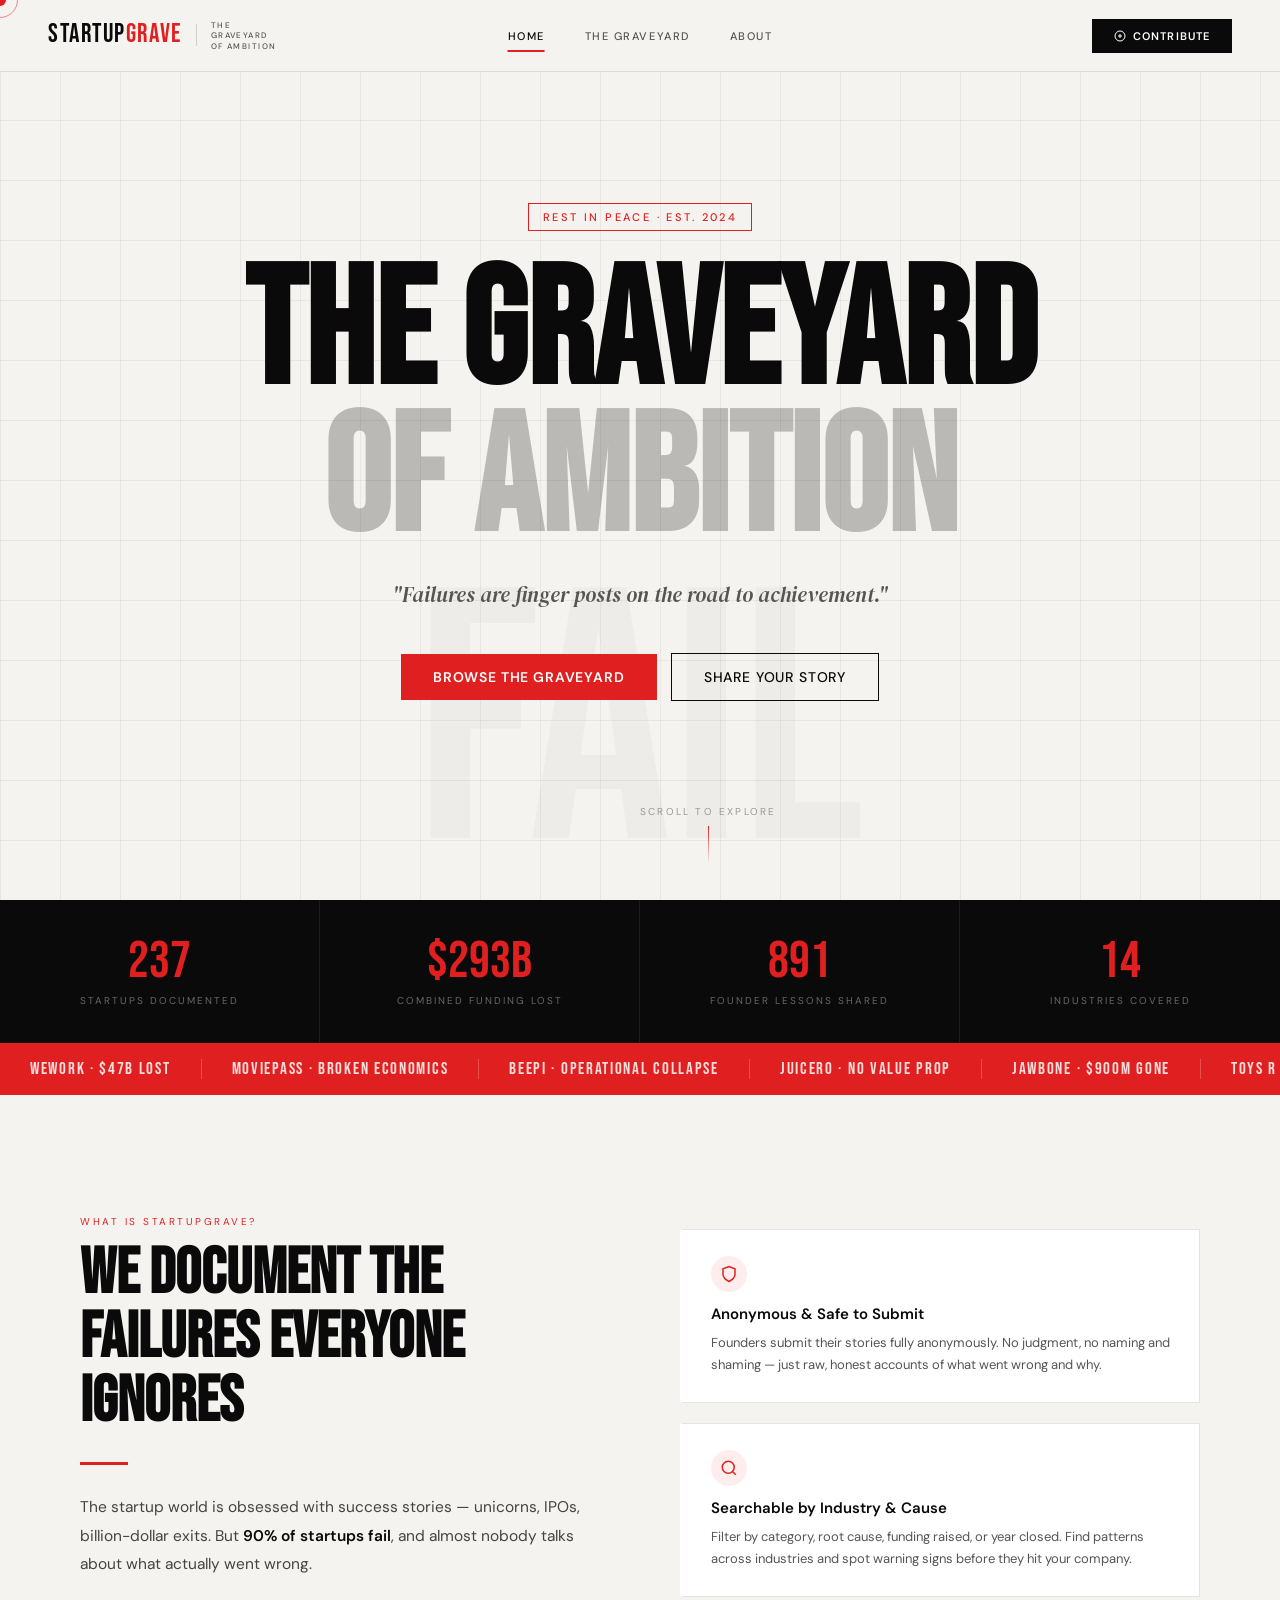
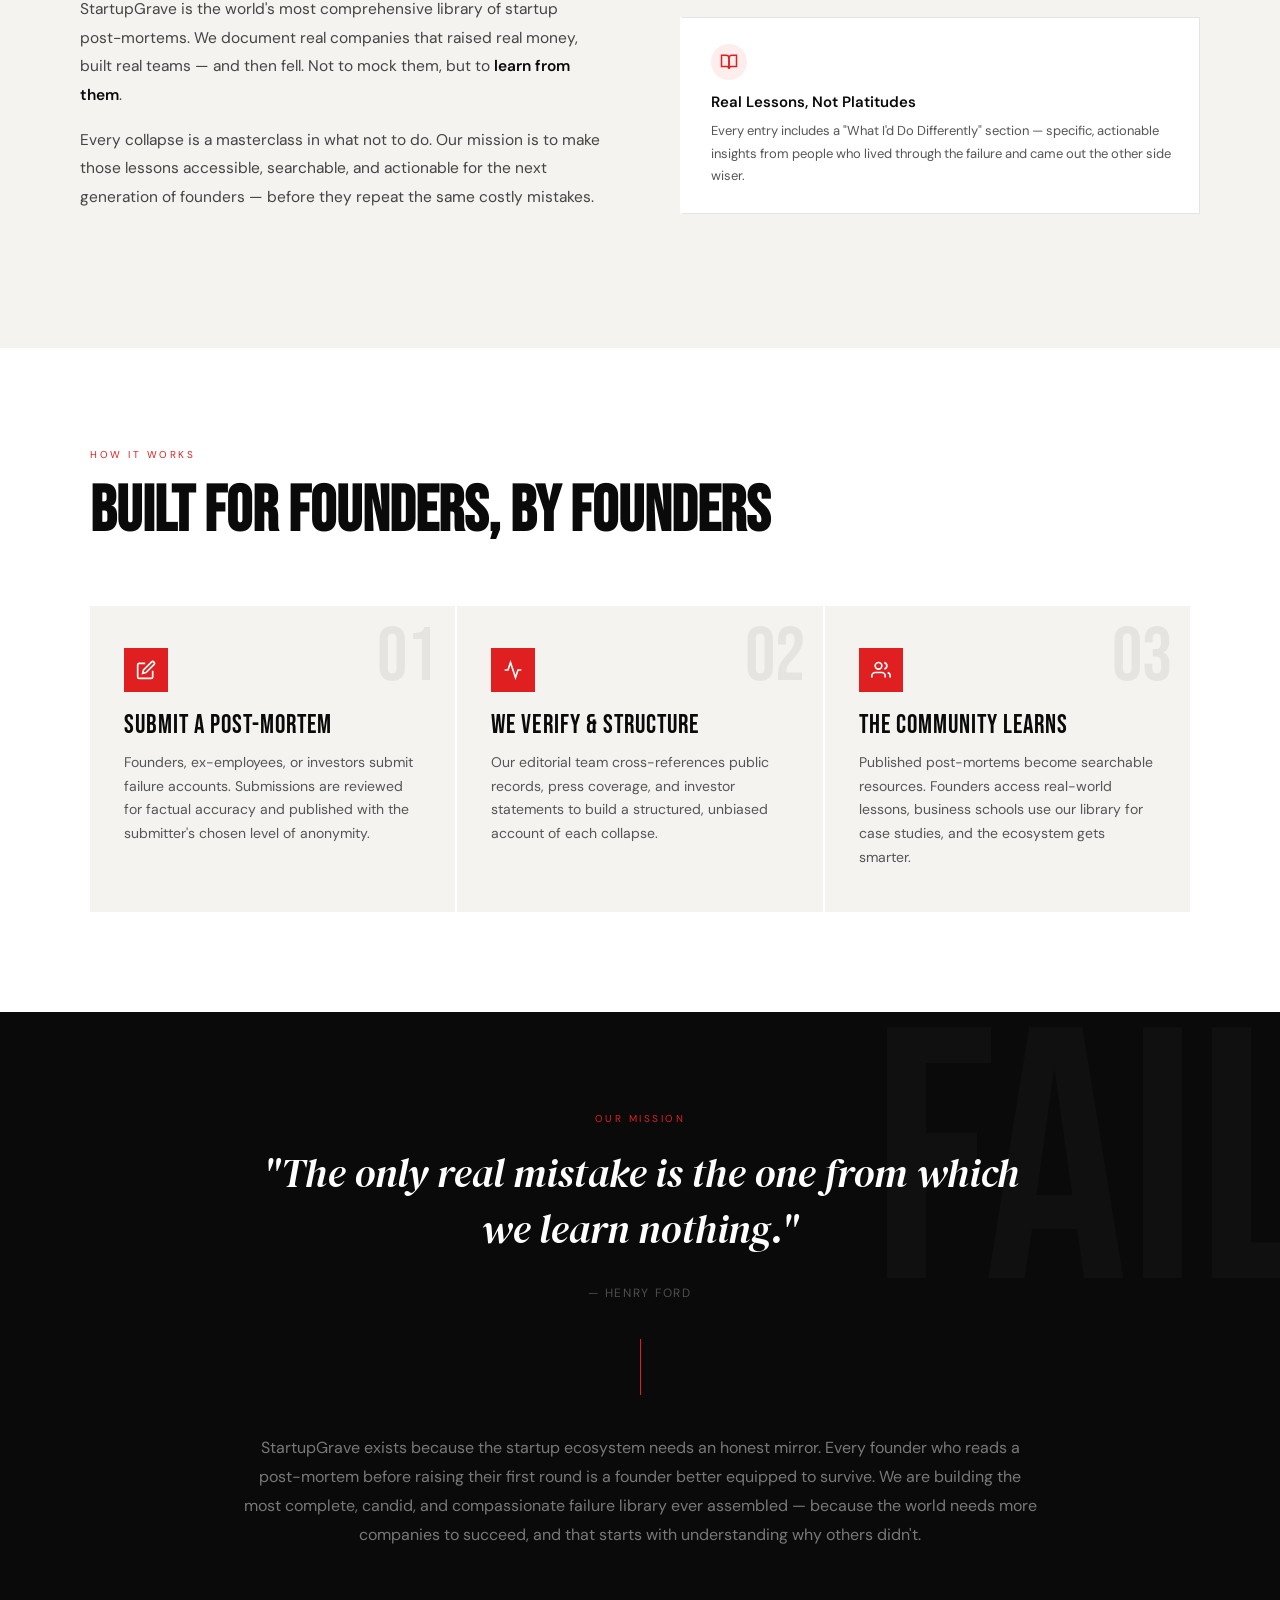
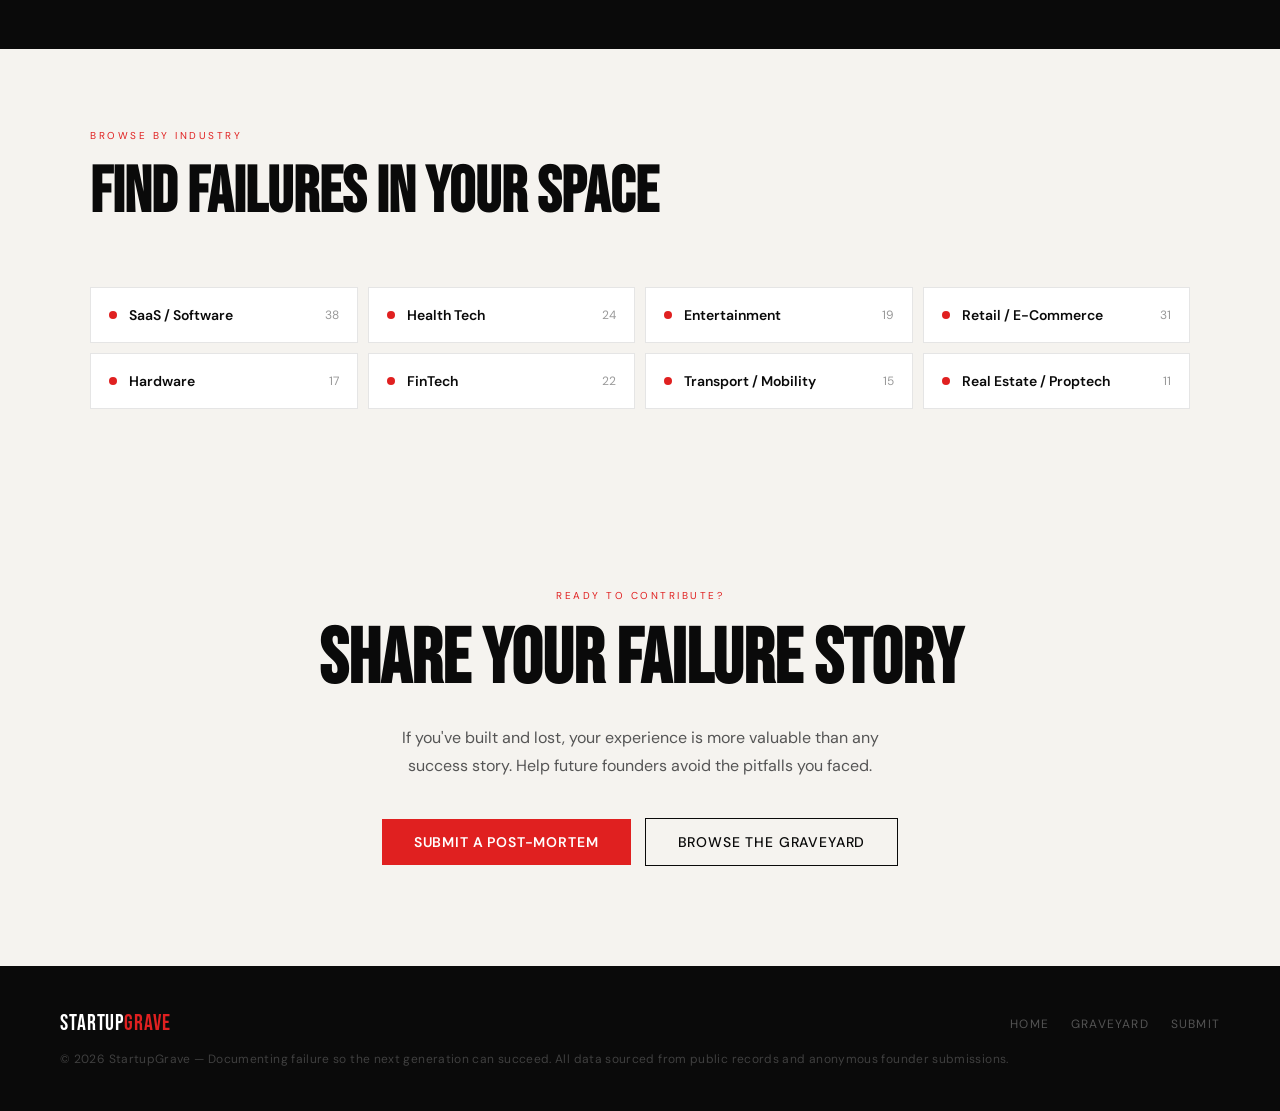
==== commit b4fa699a: "logo" ====
--- a/index.html
+++ b/index.html
@@ -10,6 +10,7 @@
     href="https://fonts.googleapis.com/css2?family=Bebas+Neue&family=DM+Serif+Display:ital@0;1&family=DM+Sans:ital,wght@0,300;0,400;0,500;0,600;1,400&family=Syne:wght@400;600;700;800&display=swap"
     rel="stylesheet">
   <link rel="stylesheet" href="styles.css">
+  <link rel="icon" type="image/png" href="assets/favicon.png">
 </head>
 
 <body>
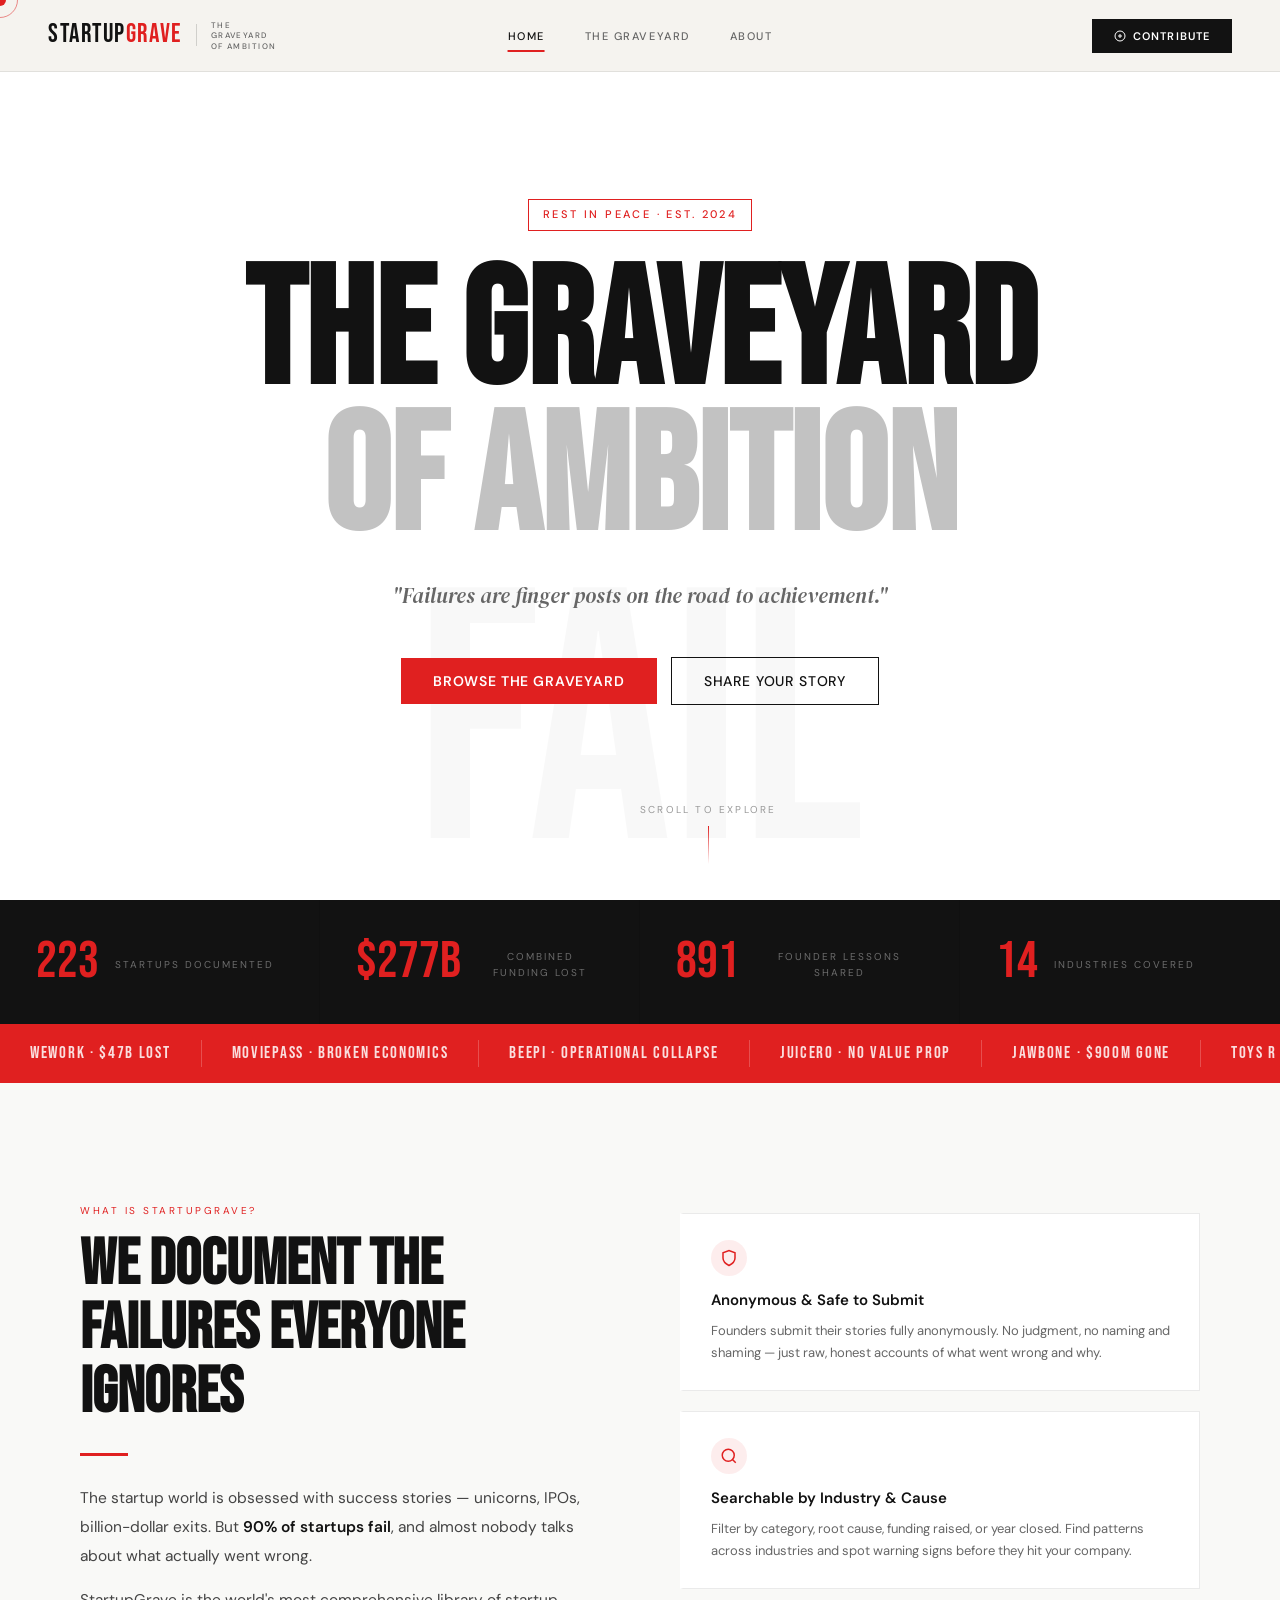
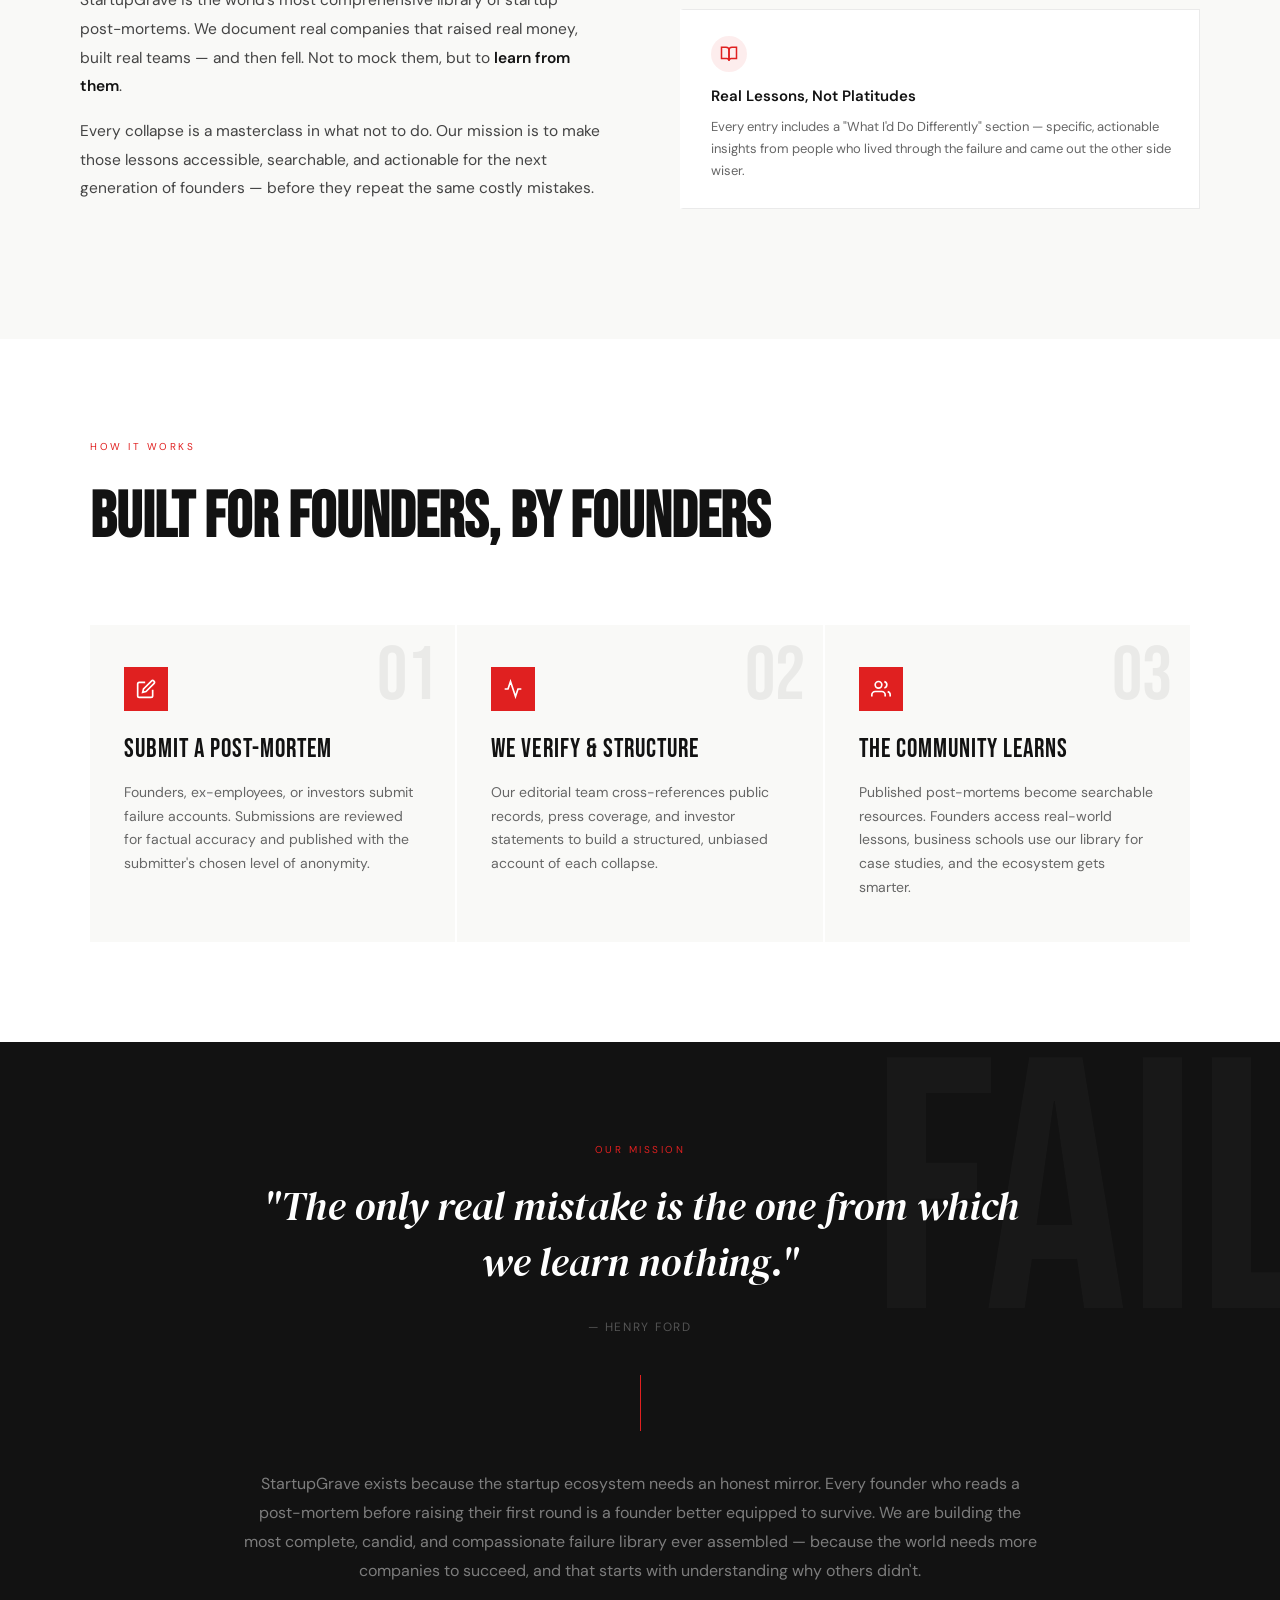
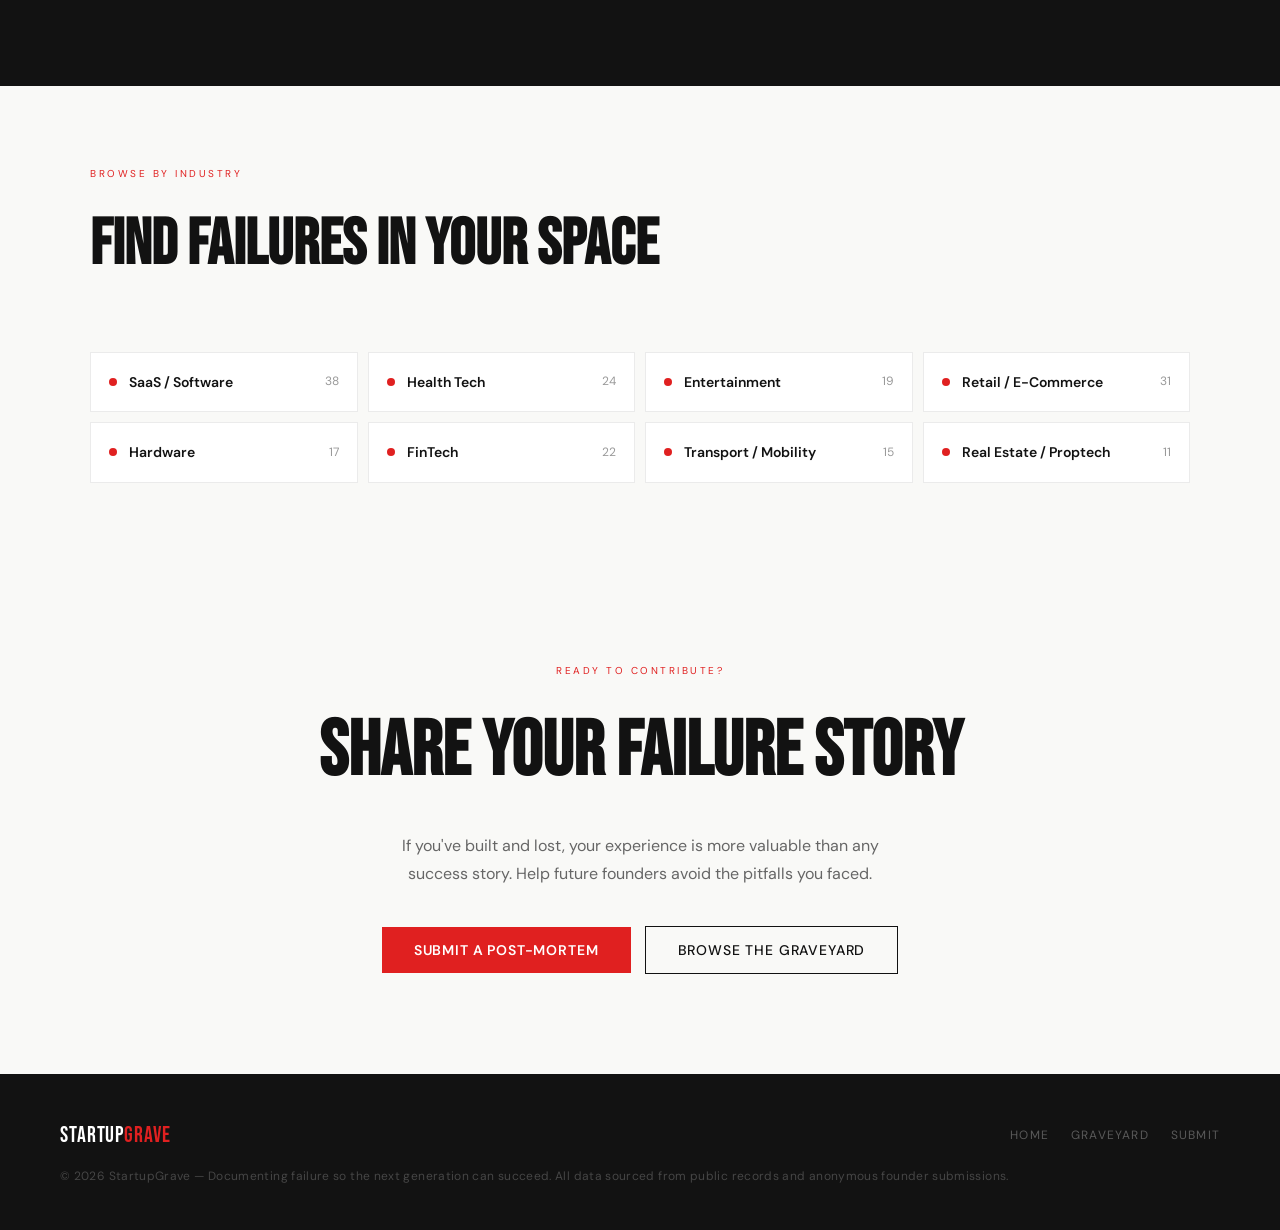
==== commit c54d3b8c: "feat: Implement new home page layout with custom cursor, navigation overlay, and detailed content se" ====
--- a/index.html
+++ b/index.html
@@ -384,7 +384,8 @@
               asset in the startup ecosystem. The lessons embedded in each collapse — the governance failures, the unit
               economics blindspots, the timing miscalculations — are worth more than any MBA curriculum.</p>
             <p>We are not here to mock the fallen. We are here to honour them with the only tribute that matters:
-              <strong>making sure their mistakes are never repeated.</strong></p>
+              <strong>making sure their mistakes are never repeated.</strong>
+            </p>
           </div>
         </div>
         <div class="ab-mission-right">
--- a/styles.css
+++ b/styles.css
@@ -8,14 +8,14 @@
 
 :root {
     --red: #E02020;
-    --black: #0A0A0A;
-    --charcoal: #1E1E1E;
+    --black: #121212; /* Softer black */
+    --charcoal: #1A1A1A;
     --gray-dark: #2A2A2A;
-    --gray: #555;
+    --gray: #666;
     --gray-light: #999;
-    --off-white: #F5F3EF;
+    --off-white: #F9F9F7; /* Slightly brighter off-white */
     --white: #FFFFFF;
-    --border: rgba(0, 0, 0, 0.1);
+    --border: rgba(0, 0, 0, 0.08); /* Softer border */
 }
 
 html {
@@ -24,10 +24,12 @@
 
 body {
     font-family: 'DM Sans', sans-serif;
+    font-size: 16px; /* Explicit base size */
     background: var(--off-white);
     color: var(--black);
     overflow-x: hidden;
     cursor: none;
+    line-height: 1.6;
 }
 
 /* CURSOR */
@@ -221,7 +223,7 @@
     background: none;
     border: none;
     font-family: 'DM Sans', sans-serif;
-    transition: color .2s;
+    transition: color .3s ease;
     padding: 8px 20px;
     position: relative;
 }
@@ -235,7 +237,8 @@
     height: 2px;
     background: var(--red);
     transform: scaleX(0);
-    transition: transform .25s cubic-bezier(.16, 1, .3, 1);
+    transition: transform .35s cubic-bezier(.16, 1, .3, 1);
+    transform-origin: left;
 }
 
 .nav-link:hover {
@@ -252,6 +255,7 @@
 
 .nav-link.active-nav::after {
     transform: scaleX(1);
+    transform-origin: left;
 }
 
 /* RIGHT SIDE */
@@ -479,16 +483,7 @@
     padding: 64px 40px 60px;
     position: relative;
     overflow: hidden;
-    background: var(--off-white);
-}
-
-.home-hero::before {
-    content: '';
-    position: absolute;
-    inset: 0;
-    background-image: linear-gradient(rgba(0, 0, 0, .055) 1px, transparent 1px), linear-gradient(90deg, rgba(0, 0, 0, .055) 1px, transparent 1px);
-    background-size: 60px 60px;
-    pointer-events: none;
+    background: var(--white);
 }
 
 .hero-ghost {
@@ -573,12 +568,13 @@
     letter-spacing: .06em;
     text-transform: uppercase;
     cursor: none;
-    transition: background .2s, transform .2s;
+    transition: background .3s ease, transform .3s cubic-bezier(.16, 1, .3, 1), box-shadow .3s ease;
 }
 
 .btn-primary:hover {
     background: #c01818;
-    transform: translateY(-2px);
+    transform: translateY(-3px);
+    box-shadow: 0 10px 24px rgba(224, 32, 32, 0.25);
 }
 
 .btn-secondary {
@@ -592,7 +588,7 @@
     letter-spacing: .06em;
     text-transform: uppercase;
     cursor: none;
-    transition: all .2s;
+    transition: all .3s ease;
 }
 
 .btn-secondary:hover {
@@ -1018,8 +1014,8 @@
 .cat-pill:hover {
     background: var(--red);
     border-color: var(--red);
-    transform: translateY(-3px);
-    box-shadow: 0 12px 32px rgba(224, 32, 32, .2);
+    transform: translateY(-4px);
+    box-shadow: 0 16px 32px rgba(224, 32, 32, .18);
 }
 
 .cat-dot {
@@ -1028,7 +1024,7 @@
     background: var(--red);
     border-radius: 50%;
     flex-shrink: 0;
-    transition: background .25s;
+    transition: background .3s ease;
 }
 
 .cat-pill:hover .cat-dot {
@@ -1039,13 +1035,13 @@
     font-weight: 600;
     font-size: 14px;
     flex: 1;
-    transition: color .25s;
+    transition: color .3s ease;
 }
 
 .cat-pill-count {
     font-size: 12px;
     color: var(--gray-light);
-    transition: color .25s;
+    transition: color .3s ease;
 }
 
 .cat-pill:hover .cat-pill-name,
@@ -1111,6 +1107,8 @@
     text-transform: uppercase;
     color: var(--red);
     margin-bottom: 14px;
+    z-index: 2;
+    position: relative;
 }
 
 .gh-title {
@@ -1149,18 +1147,25 @@
 .search-box {
     display: flex;
     align-items: center;
-    gap: 10px;
-    border: 1px solid var(--border);
-    padding: 10px 14px;
-    background: var(--off-white);
+    gap: 12px;
+    border: 1px solid rgba(255,255,255,0.15); /* Softer white border */
+    padding: 12px 18px;
+    background: rgba(255,255,255,0.05); /* Softer translucent background */
     flex: 1;
-    min-width: 200px;
+    min-width: 240px;
+    border-radius: 6px;
+    transition: background 0.3s ease, border-color 0.3s ease;
+}
+
+.search-box:focus-within {
+    background: rgba(255,255,255,0.1);
+    border-color: rgba(255,255,255,0.3);
 }
 
 .search-box svg {
     width: 14px;
     height: 14px;
-    stroke: var(--gray-light);
+    stroke: rgba(255,255,255,0.5); /* Lighter icon */
     fill: none;
     flex-shrink: 0;
 }
@@ -1169,36 +1174,42 @@
     border: none;
     outline: none;
     font-family: 'DM Sans', sans-serif;
-    font-size: 13px;
-    color: var(--black);
+    font-size: 14px;
+    color: white;
     background: transparent;
     width: 100%;
     cursor: none;
 }
 
 .search-box input::placeholder {
-    color: var(--gray-light);
+    color: rgba(255,255,255,0.3); /* Softer placeholder */
 }
 
 .filter-select {
-    border: 1px solid var(--border);
-    padding: 10px 34px 10px 12px;
+    border: 1px solid rgba(255,255,255,0.15);
+    padding: 12px 38px 12px 16px;
     font-family: 'DM Sans', sans-serif;
-    font-size: 13px;
-    background: var(--off-white);
+    font-size: 14px;
+    background: rgba(26,26,26,0.9);
     cursor: none;
     outline: none;
-    color: var(--black);
+    color: white;
     appearance: none;
-    background-image: url("data:image/svg+xml,%3Csvg xmlns='http://www.w3.org/2000/svg' width='12' height='12' viewBox='0 0 24 24' fill='none' stroke='%23999' stroke-width='2'%3E%3Cpath d='M6 9l6 6 6-6'/%3E%3C/svg%3E");
+    border-radius: 6px;
+    background-image: url("data:image/svg+xml,%3Csvg xmlns='http://www.w3.org/2000/svg' width='12' height='12' viewBox='0 0 24 24' fill='none' stroke='white' stroke-width='2'%3E%3Cpath d='M6 9l6 6 6-6'/%3E%3C/svg%3E"); /* White arrow */
     background-repeat: no-repeat;
-    background-position: right 10px center;
-    background-color: var(--off-white);
+    background-position: right 14px center;
+    transition: background 0.3s ease, border-color 0.3s ease;
+}
+
+.filter-select:hover, .filter-select:focus {
+    background: #222;
+    border-color: rgba(255,255,255,0.25);
 }
 
 .result-count {
     font-size: 12px;
-    color: var(--gray-light);
+    color: rgba(255,255,255,0.4);
     letter-spacing: .05em;
     margin-left: auto;
 }
@@ -1510,14 +1521,18 @@
 .gy-stats-bar {
     display: grid;
     grid-template-columns: repeat(4, 1fr);
-    border: 1px solid var(--border);
     background: white;
-    margin: 28px 60px 32px;
-    max-width: 1280px;
-}
-
-.gy-stat {
-    padding: 22px 28px;
+    margin: -32px auto 60px;
+    position: relative;
+    z-index: 10;
+    max-width: 1100px;
+    border-radius: 8px;
+    box-shadow: 0 12px 32px rgba(0,0,0,0.04);
+}
+
+.stat-item {
+    padding: 36px;
+    text-align: center;
     border-right: 1px solid var(--border);
     display: flex;
     align-items: center;
@@ -1557,7 +1572,6 @@
     stroke-width: 1.5;
 }
 
-.gy-stat-info {}
 
 .gy-stat-label {
     font-size: 9px;
@@ -1579,193 +1593,119 @@
     color: var(--red);
 }
 
-/* TWO-COL LIST */
+/* TIGHT MASONRY IMAGE GRID (Refactored to Card Grid) */
 .gy-list-outer {
-    max-width: 1280px;
+    max-width: 1400px;
     margin: 0 auto;
-    padding: 0 60px 80px;
+    padding: 0 40px 80px;
     display: grid;
-    grid-template-columns: 1fr 1fr;
-    gap: 0 40px;
-    align-items: start;
-}
-
-.gy-list-col {}
-
-.gy-col-header {
-    font-size: 9px;
-    letter-spacing: .22em;
-    text-transform: uppercase;
-    color: var(--gray-light);
-    padding-bottom: 12px;
-    border-bottom: 1px solid var(--border);
-    margin-bottom: 0;
-}
-
-.gy-list-divider {
-    border: none;
-    border-top: 1px solid var(--border);
-    margin: 0;
+    grid-template-columns: repeat(auto-fill, minmax(300px, 1fr));
+    gap: 30px;
 }
 
 .gy-entry {
-    display: grid;
-    grid-template-columns: 120px 1fr;
-    gap: 16px;
-    padding: 20px 0;
-    border-bottom: 1px solid var(--border);
+    display: flex;
+    flex-direction: column;
     cursor: none;
     position: relative;
-    transition: background .2s;
-}
-
-.gy-entry:hover .gy-entry-name {
-    color: var(--red);
-}
-
-.gy-entry:last-child {
-    border-bottom: none;
-}
-
-.gy-entry-thumb {
-    width: 120px;
-    height: 80px;
-    flex-shrink: 0;
+    overflow: hidden;
+    background: white;
+    border: 1px solid var(--border);
+    border-radius: 6px;
+    transition: transform 0.4s cubic-bezier(0.16, 1, 0.3, 1), box-shadow 0.4s ease, border-color 0.4s ease;
+    z-index: 1;
+}
+
+.gy-entry:hover {
+    transform: scale(1.08) translateY(-4px);
+    box-shadow: 0 24px 48px rgba(0,0,0,0.12);
+    border-color: var(--red);
+    z-index: 10;
+}
+
+.gy-entry-img-wrap {
+    width: 100%;
+    aspect-ratio: 16/10;
     overflow: hidden;
     position: relative;
-    background: var(--black);
-}
-
-.gy-entry-thumb img,
-.gy-entry-thumb canvas {
+    border-bottom: 1px solid var(--border);
+}
+
+.gy-entry .gy-entry-bg {
     width: 100%;
     height: 100%;
     object-fit: cover;
-    filter: grayscale(20%) brightness(.8);
-    transition: filter .4s, transform .4s;
-}
-
-.gy-entry:hover .gy-entry-thumb img,
-.gy-entry:hover .gy-entry-thumb canvas {
-    filter: grayscale(0%) brightness(.7);
+    display: block;
+    transition: transform 0.6s cubic-bezier(0.16, 1, 0.3, 1);
+}
+
+.gy-entry:hover .gy-entry-bg {
     transform: scale(1.05);
 }
 
-.gy-entry-thumb-letter {
-    position: absolute;
-    inset: 0;
-    display: flex;
-    align-items: center;
-    justify-content: center;
-    font-family: 'Bebas Neue', sans-serif;
-    font-size: 36px;
-    color: rgba(255, 255, 255, .18);
-}
-
 .gy-entry-content {
+    padding: 24px 28px;
+    background: white;
     display: flex;
     flex-direction: column;
-    gap: 0;
-    min-width: 0;
+    flex-grow: 1;
+    z-index: 2;
+}
+
+.gy-entry-name {
+    font-family: 'Bebas Neue', sans-serif;
+    font-size: 34px;
+    color: var(--black);
+    line-height: 1.1;
+    margin-bottom: 6px;
+    letter-spacing: 0.04em;
 }
 
 .gy-entry-meta {
-    font-size: 10px;
-    letter-spacing: .08em;
-    color: var(--gray-light);
-    margin-bottom: 4px;
-    white-space: nowrap;
+    font-size: 11px;
+    letter-spacing: 0.16em;
+    text-transform: uppercase;
+    color: var(--gray);
+    font-weight: 600;
+}
+
+.gy-entry-more {
+    max-height: 0;
+    opacity: 0;
     overflow: hidden;
-    text-overflow: ellipsis;
-}
-
-.gy-entry-meta-sep {
-    margin: 0 5px;
-    opacity: .4;
-}
-
-.gy-entry-name {
-    font-size: 17px;
-    font-weight: 700;
-    color: var(--black);
-    line-height: 1.15;
-    margin-bottom: 5px;
-    letter-spacing: -.01em;
-    transition: color .2s;
-}
-
-.gy-entry-desc {
-    font-size: 12.5px;
-    color: #666;
-    line-height: 1.55;
-    margin-bottom: 10px;
-    display: -webkit-box;
-    -webkit-line-clamp: 2;
-    -webkit-box-orient: vertical;
-    overflow: hidden;
-}
-
-.gy-entry-footer {
-    display: flex;
-    align-items: center;
-    gap: 8px;
-    flex-wrap: wrap;
+    transition: max-height 0.4s cubic-bezier(0.16, 1, 0.3, 1), opacity 0.3s ease, margin-top 0.4s ease, padding-top 0.4s ease;
+}
+
+.gy-entry:hover .gy-entry-more {
+    max-height: 300px;
+    opacity: 1;
+    margin-top: 18px;
+    padding-top: 18px;
+    border-top: 1px solid rgba(0,0,0,0.06);
 }
 
 .gy-entry-cause {
-    display: flex;
-    align-items: center;
-    gap: 5px;
-}
-
-.gy-cause-dot {
-    width: 5px;
-    height: 5px;
-    background: var(--red);
-    border-radius: 50%;
-    flex-shrink: 0;
-}
-
-.gy-cause-label {
-    font-size: 8.5px;
-    letter-spacing: .16em;
+    font-size: 11px;
+    letter-spacing: 0.12em;
     text-transform: uppercase;
     font-weight: 700;
     color: var(--red);
-}
-
-.gy-entry-amount {
-    margin-left: auto;
-    font-size: 11px;
-    letter-spacing: .06em;
-    text-transform: uppercase;
-    color: var(--gray-light);
-    font-weight: 500;
-    white-space: nowrap;
-}
-
-.gy-bookmark {
-    position: absolute;
-    top: 20px;
-    right: 0;
-    width: 22px;
-    height: 22px;
-    opacity: 0;
-    display: flex;
-    align-items: center;
-    justify-content: center;
-    transition: opacity .2s;
-}
-
-.gy-entry:hover .gy-bookmark {
-    opacity: 1;
-}
-
-.gy-bookmark svg {
-    width: 14px;
-    height: 14px;
-    stroke: var(--gray-light);
-    fill: none;
+    margin-bottom: 8px;
+}
+
+.gy-entry-lost {
+    font-size: 14px;
+    font-weight: 600;
+    color: var(--black);
+    margin-bottom: 12px;
+}
+
+.gy-entry-desc {
+    font-size: 14.5px;
+    line-height: 1.65;
+    color: var(--gray);
+    font-family: 'DM Serif Display', serif;
+    font-style: italic;
 }
 
 /* LOAD MORE */
@@ -1811,14 +1751,8 @@
 }
 
 @media(max-width:560px) {
-    .gy-entry {
-        grid-template-columns: 90px 1fr;
-        gap: 12px;
-    }
-
-    .gy-entry-thumb {
-        width: 90px;
-        height: 62px;
+    .gy-list-outer {
+        grid-template-columns: 1fr;
     }
 
     .gy-stats-bar {
@@ -2106,7 +2040,7 @@
     position: absolute;
     top: 80px;
     left: 48px;
-    z-index: 10;
+    z-index: 100;
     display: flex;
     align-items: center;
     gap: 8px;
@@ -3425,7 +3359,6 @@
     min-width: 36px;
 }
 
-.ab-value-content {}
 
 .ab-value-title {
     font-weight: 700;
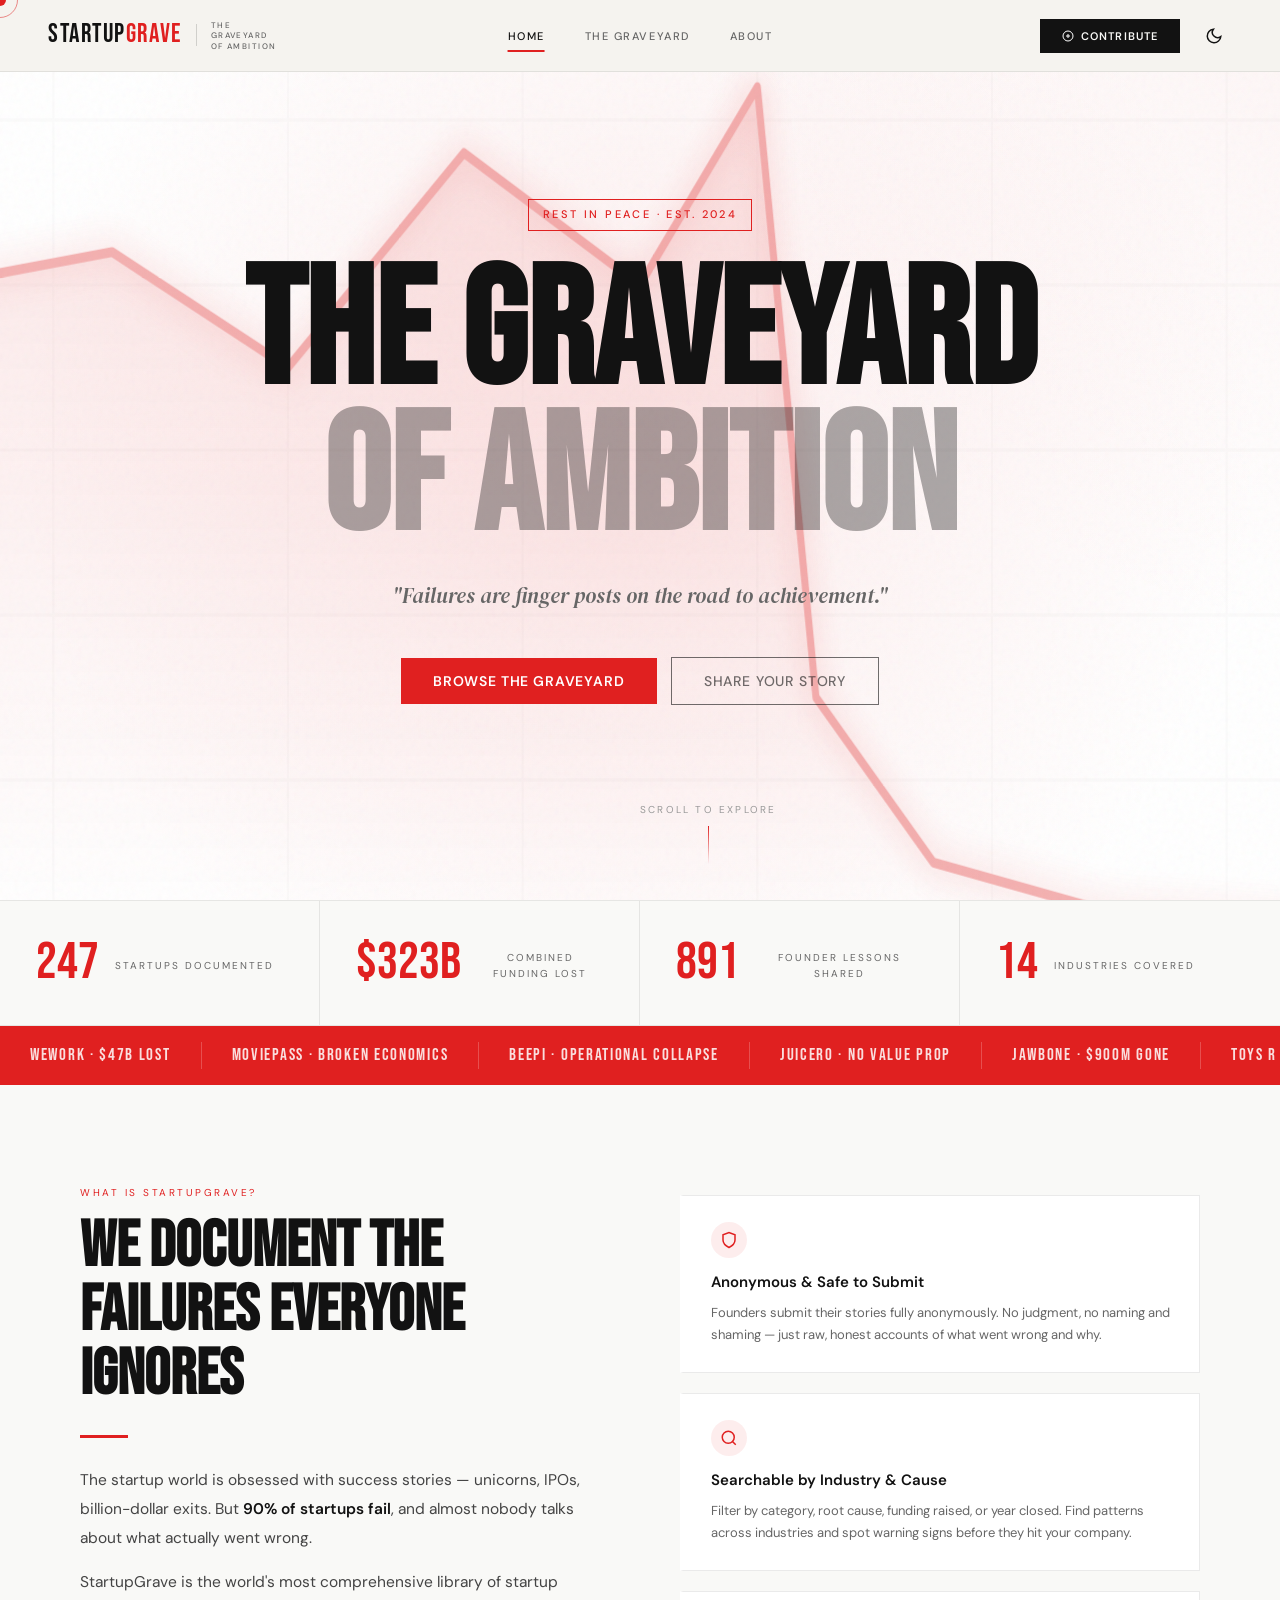
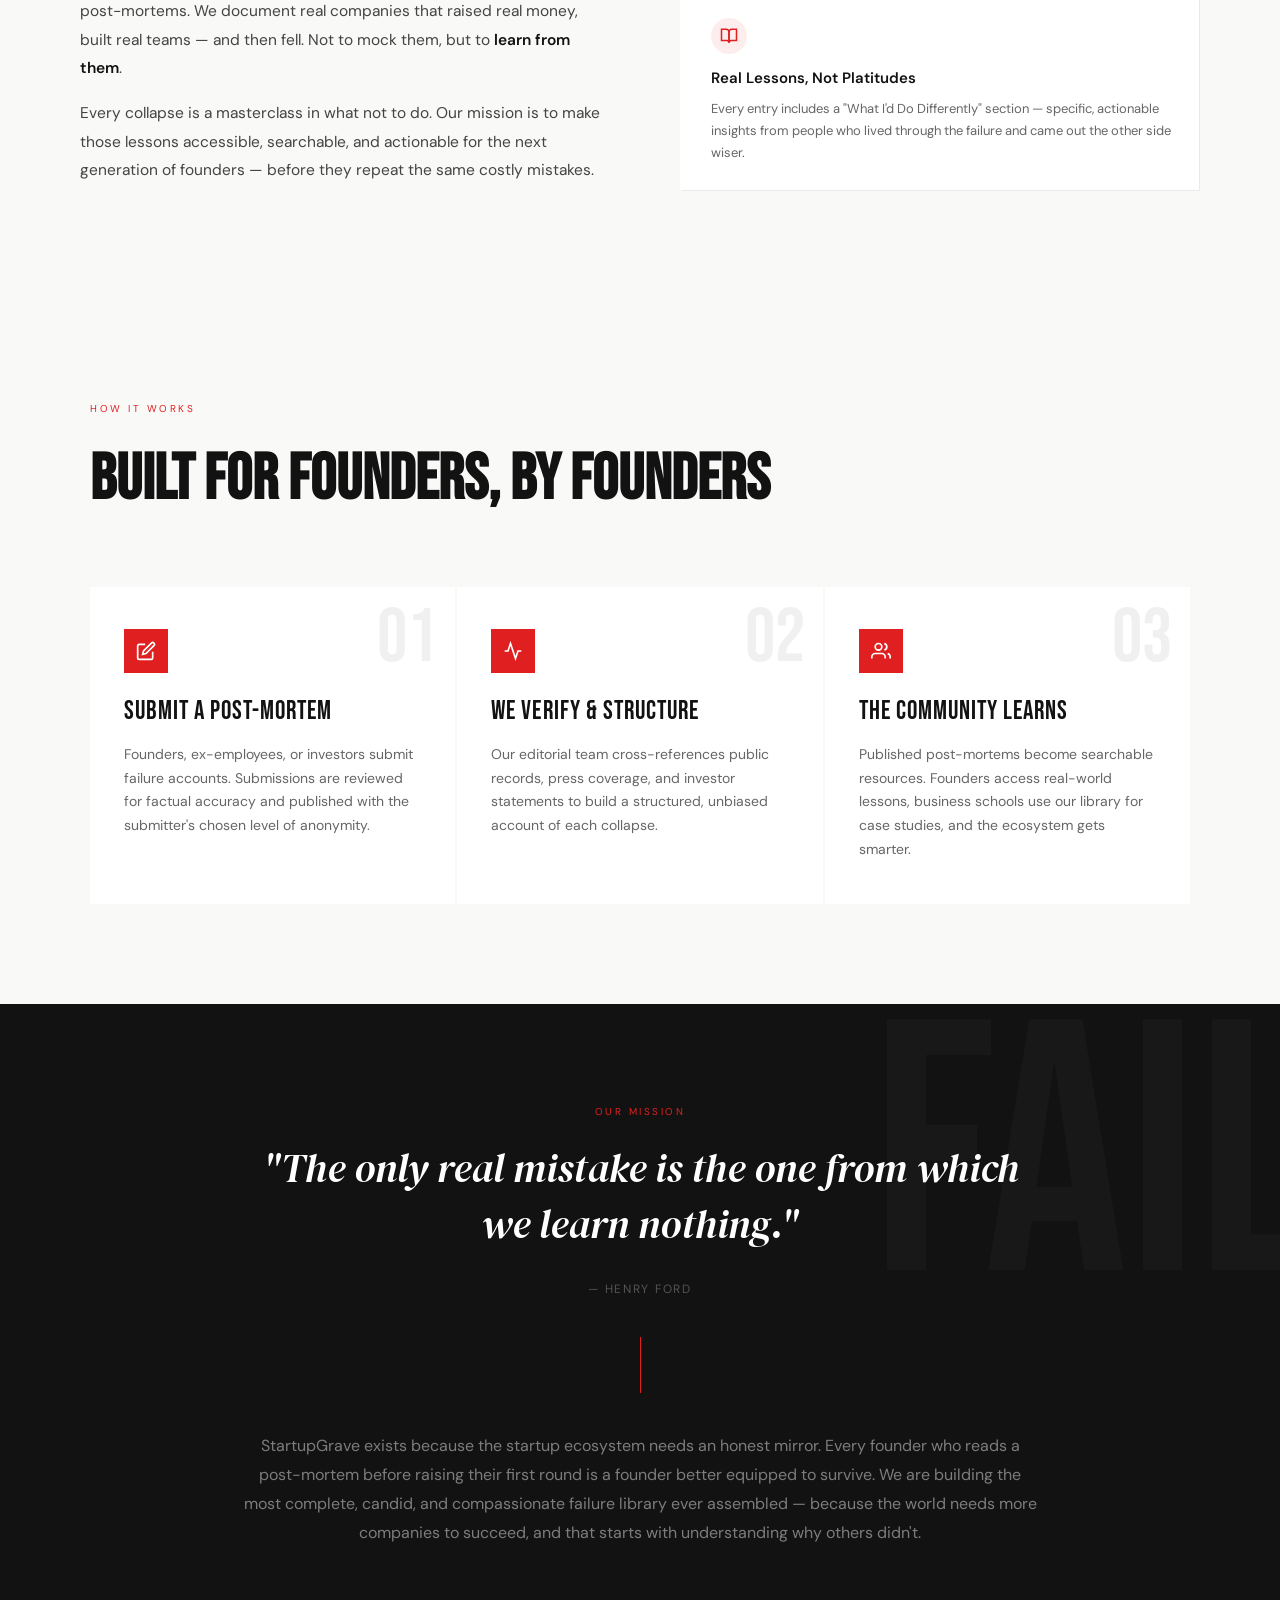
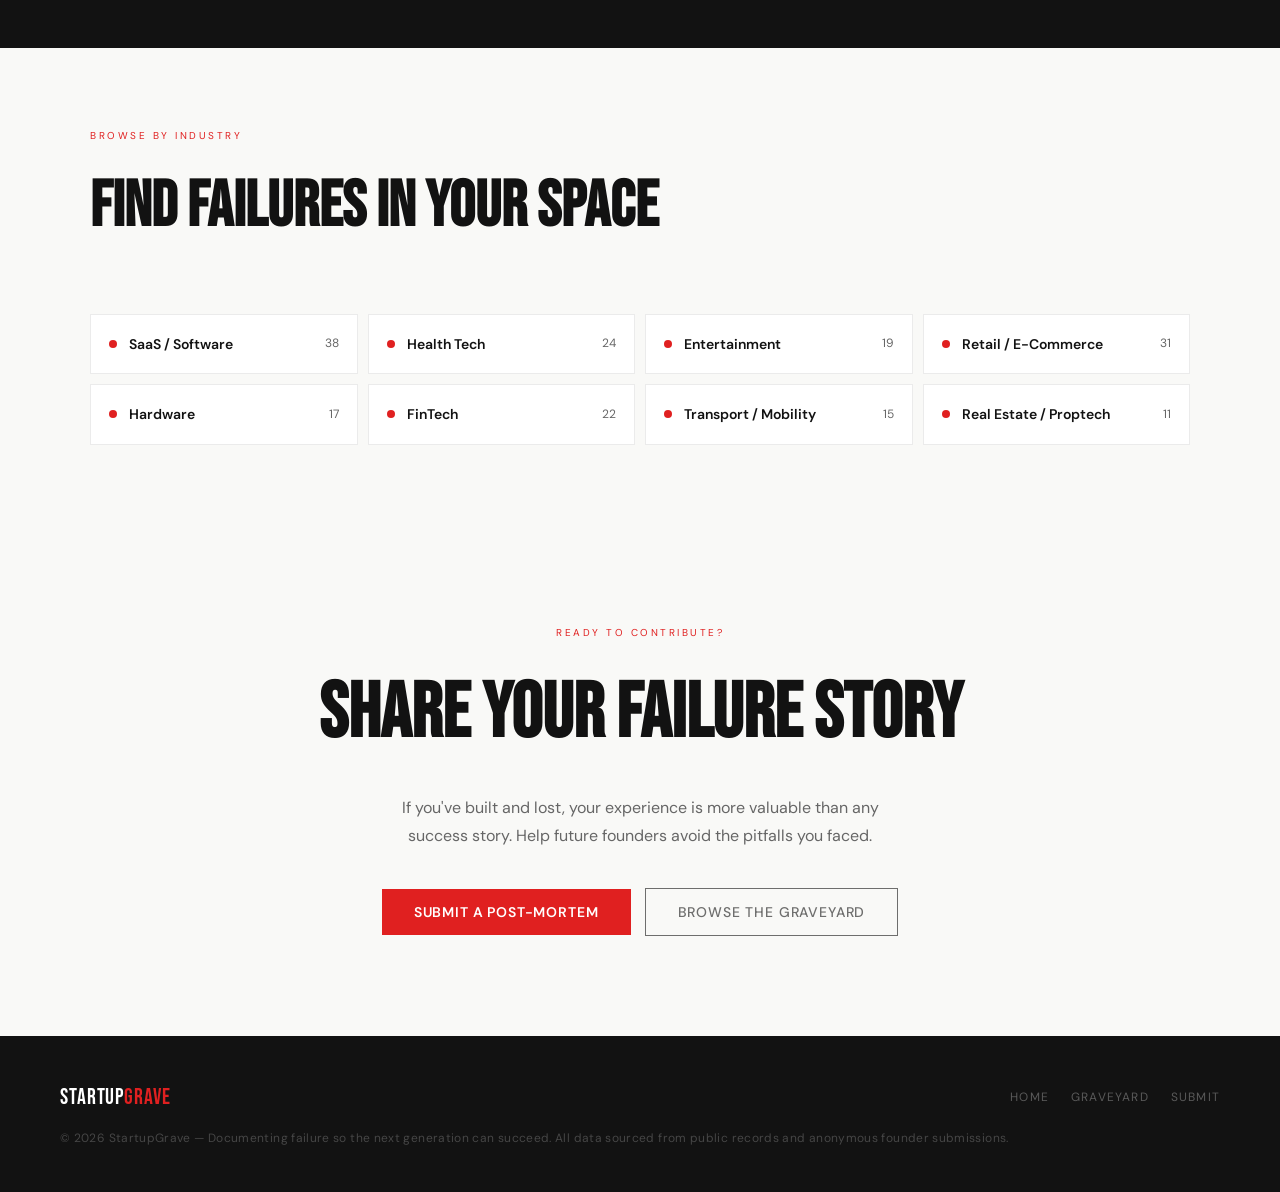
==== commit 604adb4a: "feat: implement dark mode with CSS variables and add an animated crash chart to the hero section." ====
--- a/index.html
+++ b/index.html
@@ -11,6 +11,12 @@
     rel="stylesheet">
   <link rel="stylesheet" href="styles.css">
   <link rel="icon" type="image/png" href="assets/favicon.png">
+  <script>
+    const savedTheme = localStorage.getItem('sg_theme');
+    if (savedTheme === 'dark' || (!savedTheme && window.matchMedia('(prefers-color-scheme: dark)').matches)) {
+        document.documentElement.setAttribute('data-theme', 'dark');
+    }
+  </script>
 </head>
 
 <body>
@@ -82,6 +88,22 @@
         </svg>
         Contribute
       </button>
+      <button class="theme-toggle" id="themeToggle" onclick="toggleTheme()" aria-label="Toggle Theme">
+        <svg class="moon-icon" viewBox="0 0 24 24" fill="none" stroke="currentColor" stroke-width="2">
+          <path d="M21 12.79A9 9 0 1 1 11.21 3 7 7 0 0 0 21 12.79z"></path>
+        </svg>
+        <svg class="sun-icon" viewBox="0 0 24 24" fill="none" stroke="currentColor" stroke-width="2" style="display:none">
+          <circle cx="12" cy="12" r="5"></circle>
+          <line x1="12" y1="1" x2="12" y2="3"></line>
+          <line x1="12" y1="21" x2="12" y2="23"></line>
+          <line x1="4.22" y1="4.22" x2="5.64" y2="5.64"></line>
+          <line x1="18.36" y1="18.36" x2="19.78" y2="19.78"></line>
+          <line x1="1" y1="12" x2="3" y2="12"></line>
+          <line x1="21" y1="12" x2="23" y2="12"></line>
+          <line x1="4.22" y1="19.78" x2="5.64" y2="18.36"></line>
+          <line x1="18.36" y1="5.64" x2="19.78" y2="4.22"></line>
+        </svg>
+      </button>
       <button class="nav-hamburger" id="navHamburger" onclick="toggleMenu()">
         <span></span><span></span><span></span>
       </button>
@@ -91,7 +113,19 @@
   <!-- ═══════════ HOME ═══════════ -->
   <div id="home-page" class="page active">
     <section class="home-hero">
-      <div class="hero-ghost">FAIL</div>
+      <div class="hero-chart-container">
+        <svg class="hero-crash-svg" viewBox="0 0 1200 600" preserveAspectRatio="none">
+          <defs>
+            <linearGradient id="crashGrad" x1="0" y1="0" x2="0" y2="1">
+              <stop offset="0%" stop-color="rgba(224, 32, 32, 0.4)" />
+              <stop offset="100%" stop-color="rgba(224, 32, 32, 0)" />
+            </linearGradient>
+          </defs>
+          <path class="chart-grid" d="M0,100 L1200,100 M0,200 L1200,200 M0,300 L1200,300 M0,400 L1200,400 M0,500 L1200,500 M100,0 L100,600 M300,0 L300,600 M500,0 L500,600 M700,0 L700,600 M900,0 L900,600 M1100,0 L1100,600" />
+          <path class="chart-fill" d="M0,200 L150,180 L300,250 L450,120 L600,200 L700,80 L750,450 L850,550 L1000,580 L1200,590 L1200,600 L0,600 Z" />
+          <path class="chart-line" d="M0,200 L150,180 L300,250 L450,120 L600,200 L700,80 L750,450 L850,550 L1000,580 L1200,590" />
+        </svg>
+      </div>
       <div class="hero-eyebrow">Rest in Peace · Est. 2024</div>
       <h1 class="hero-title">The Graveyard<br><span class="dim">of Ambition</span></h1>
       <p class="hero-subtitle">"Failures are finger posts on the road to achievement."</p>
--- a/styles.css
+++ b/styles.css
@@ -8,14 +8,49 @@
 
 :root {
     --red: #E02020;
-    --black: #121212; /* Softer black */
+    --black: #121212;
+    /* Softer black */
     --charcoal: #1A1A1A;
     --gray-dark: #2A2A2A;
     --gray: #666;
     --gray-light: #999;
-    --off-white: #F9F9F7; /* Slightly brighter off-white */
+    --off-white: #F9F9F7;
+    /* Slightly brighter off-white */
     --white: #FFFFFF;
-    --border: rgba(0, 0, 0, 0.08); /* Softer border */
+    --border: rgba(0, 0, 0, 0.08);
+    /* Softer border */
+
+    /* Semantic Variables */
+    --bg-main: var(--off-white);
+    --text-main: var(--black);
+    --bg-nav: rgba(245, 243, 239, .97);
+    --bg-card: var(--white);
+    --border-card: var(--border);
+    --bg-secondary: transparent;
+
+    /* Hero Specific */
+    --hero-bg: var(--white);
+    --hero-text: var(--black);
+    --hero-subtitle: var(--gray);
+    --chart-grid: rgba(0, 0, 0, 0.05);
+}
+
+[data-theme="dark"] {
+    --red: #E02020;
+    --bg-main: #0a0a0a;
+    --text-main: #ededed;
+    --gray: #a0a0a0;
+    --gray-light: #777;
+    --bg-nav: rgba(10, 10, 10, 0.95);
+    --bg-card: #151515;
+    --border: rgba(255, 255, 255, 0.1);
+    --border-card: rgba(255, 255, 255, 0.08);
+
+    /* Hero Specific Overrides */
+    --hero-bg: #050505;
+    --hero-text: var(--white);
+    --hero-subtitle: rgba(255, 255, 255, 0.6);
+    --chart-grid: rgba(255, 255, 255, 0.03);
 }
 
 html {
@@ -24,12 +59,14 @@
 
 body {
     font-family: 'DM Sans', sans-serif;
-    font-size: 16px; /* Explicit base size */
-    background: var(--off-white);
-    color: var(--black);
+    font-size: 16px;
+    /* Explicit base size */
+    background: var(--bg-main);
+    color: var(--text-main);
     overflow-x: hidden;
     cursor: none;
     line-height: 1.6;
+    transition: background-color 0.4s ease, color 0.4s ease;
 }
 
 /* CURSOR */
@@ -147,7 +184,7 @@
     display: flex;
     align-items: center;
     justify-content: space-between;
-    background: rgba(245, 243, 239, .97);
+    background: var(--bg-nav);
     backdrop-filter: blur(24px);
     border-bottom: 1px solid var(--border);
     transition: background 0.3s, box-shadow 0.3s;
@@ -157,6 +194,33 @@
     box-shadow: 0 4px 32px rgba(0, 0, 0, .07);
 }
 
+[data-theme="dark"] nav.scrolled {
+    box-shadow: 0 4px 32px rgba(0, 0, 0, .4);
+}
+
+.theme-toggle {
+    background: none;
+    border: none;
+    cursor: none;
+    display: flex;
+    align-items: center;
+    justify-content: center;
+    color: var(--text-main);
+    width: 36px;
+    height: 36px;
+    border-radius: 50%;
+    transition: background 0.2s, color 0.3s;
+}
+
+.theme-toggle:hover {
+    background: rgba(120, 120, 120, 0.15);
+}
+
+.theme-toggle svg {
+    width: 18px;
+    height: 18px;
+}
+
 /* LOGO */
 .nav-logo {
     display: flex;
@@ -177,7 +241,7 @@
 }
 
 .nav-logo-wordmark .wm-startup {
-    color: var(--black);
+    color: var(--text-main);
 }
 
 .nav-logo-wordmark .wm-grave {
@@ -242,7 +306,7 @@
 }
 
 .nav-link:hover {
-    color: var(--black);
+    color: var(--text-main);
 }
 
 .nav-link:hover::after {
@@ -250,7 +314,7 @@
 }
 
 .nav-link.active-nav {
-    color: var(--black);
+    color: var(--text-main);
 }
 
 .nav-link.active-nav::after {
@@ -270,8 +334,8 @@
     align-items: center;
     gap: 7px;
     padding: 10px 22px;
-    background: var(--black);
-    color: white;
+    background: var(--text-main);
+    color: var(--bg-main);
     border: none;
     font-family: 'DM Sans', sans-serif;
     font-size: 11px;
@@ -308,7 +372,7 @@
     display: block;
     width: 24px;
     height: 1.5px;
-    background: var(--black);
+    background: var(--text-main);
     transition: transform .35s cubic-bezier(.16, 1, .3, 1), opacity .25s;
     transform-origin: center;
 }
@@ -483,21 +547,102 @@
     padding: 64px 40px 60px;
     position: relative;
     overflow: hidden;
-    background: var(--white);
-}
-
-.hero-ghost {
+    background: var(--hero-bg);
+    transition: background-color 0.4s ease;
+}
+
+.home-hero::before {
+    content: '';
     position: absolute;
-    bottom: -10px;
-    left: 50%;
-    transform: translateX(-50%);
-    font-family: 'Bebas Neue', sans-serif;
-    font-size: 28vw;
-    color: rgba(0, 0, 0, .028);
-    white-space: nowrap;
+    inset: -50%;
+    background: radial-gradient(circle at 50% 50%, rgba(224, 32, 32, 0.08) 0%, transparent 40%),
+        radial-gradient(circle at 80% 20%, rgba(224, 32, 32, 0.05) 0%, transparent 30%);
+    background-size: 100% 100%;
+    z-index: 0;
+    animation: driftFailure 15s ease-in-out infinite alternate;
     pointer-events: none;
-    user-select: none;
-    line-height: 1;
+}
+
+.home-hero::after {
+    content: '';
+    position: absolute;
+    inset: 0;
+    background-image: url("data:image/svg+xml,%3Csvg viewBox='0 0 200 200' xmlns='http://www.w3.org/2000/svg'%3E%3Cfilter id='noiseFilter'%3E%3CfeTurbulence type='fractalNoise' baseFrequency='0.85' numOctaves='3' stitchTiles='stitch'/%3E%3C/filter%3E%3Crect width='100%25' height='100%25' filter='url(%23noiseFilter)' opactiy='0.05'/%3E%3C/svg%3E");
+    opacity: 0.04;
+    z-index: 0;
+    pointer-events: none;
+}
+
+@keyframes driftFailure {
+    0% {
+        transform: scale(1) translate(0, 0);
+    }
+
+    100% {
+        transform: scale(1.1) translate(-2%, 2%);
+    }
+}
+
+.hero-chart-container {
+    position: absolute;
+    inset: 0;
+    z-index: 0;
+    pointer-events: none;
+    opacity: 0.35;
+    overflow: hidden;
+}
+
+.hero-crash-svg {
+    width: 100%;
+    height: 100%;
+    transform: scale(1.1);
+    /* Slight overflow to hide edges */
+}
+
+.chart-grid {
+    stroke: var(--chart-grid);
+    stroke-width: 2;
+    fill: none;
+}
+
+.chart-line {
+    fill: none;
+    stroke: #E02020;
+    stroke-width: 6;
+    stroke-linecap: round;
+    stroke-linejoin: round;
+    filter: drop-shadow(0 0 12px rgba(224, 32, 32, 0.8));
+    stroke-dasharray: 4000;
+    stroke-dashoffset: 4000;
+    animation: drawCrash 3s cubic-bezier(0.25, 1, 0.5, 1) forwards, pulseGlow 2s infinite alternate 3s;
+}
+
+.chart-fill {
+    fill: url(#crashGrad);
+    opacity: 0;
+    animation: fadeInFill 1.5s ease-out forwards 2s;
+}
+
+@keyframes drawCrash {
+    to {
+        stroke-dashoffset: 0;
+    }
+}
+
+@keyframes fadeInFill {
+    to {
+        opacity: 0.8;
+    }
+}
+
+@keyframes pulseGlow {
+    from {
+        filter: drop-shadow(0 0 12px rgba(224, 32, 32, 0.8));
+    }
+
+    to {
+        filter: drop-shadow(0 0 24px rgba(224, 32, 32, 1));
+    }
 }
 
 .hero-eyebrow {
@@ -520,28 +665,31 @@
     font-size: clamp(76px, 13vw, 190px);
     line-height: .88;
     text-align: center;
-    color: var(--black);
+    color: var(--hero-text);
     opacity: 0;
     animation: fadeUp .9s .5s forwards;
     position: relative;
     z-index: 1;
+    transition: color 0.4s ease;
 }
 
 .hero-title .dim {
-    color: rgba(10, 10, 10, .25);
+    color: var(--hero-text);
+    opacity: 0.35;
 }
 
 .hero-subtitle {
     font-family: 'DM Serif Display', serif;
     font-style: italic;
     font-size: clamp(15px, 2.2vw, 21px);
-    color: var(--gray);
+    color: var(--hero-subtitle);
     margin-top: 26px;
     text-align: center;
     opacity: 0;
     animation: fadeUp .8s .7s forwards;
     position: relative;
     z-index: 1;
+    transition: color 0.4s ease;
 }
 
 .hero-cta-row {
@@ -580,8 +728,9 @@
 .btn-secondary {
     padding: 14px 32px;
     background: transparent;
-    color: var(--black);
-    border: 1.5px solid var(--black);
+    color: var(--hero-text);
+    border: 1.5px solid var(--hero-text);
+    opacity: 0.6;
     font-family: 'DM Sans', sans-serif;
     font-size: 14px;
     font-weight: 500;
@@ -592,8 +741,9 @@
 }
 
 .btn-secondary:hover {
-    background: var(--black);
-    color: white;
+    background: var(--hero-text);
+    color: var(--hero-bg);
+    opacity: 1;
 }
 
 .hero-scroll {
@@ -637,9 +787,13 @@
 
 /* STATS BAR */
 .stats-bar {
-    background: var(--black);
+    background: var(--bg-main);
+    color: var(--text-main);
     display: grid;
     grid-template-columns: repeat(4, 1fr);
+    transition: background 0.4s ease;
+    border-top: 1px solid var(--border);
+    border-bottom: 1px solid var(--border);
 }
 
 .stat-item {
@@ -682,7 +836,7 @@
     font-size: 10px;
     letter-spacing: .2em;
     text-transform: uppercase;
-    color: rgba(255, 255, 255, .38);
+    color: var(--gray);
     margin-top: 6px;
 }
 
@@ -722,13 +876,15 @@
 
 /* ABOUT */
 .about-section {
-    padding: 120px 80px;
+    padding: 100px 80px;
     max-width: 1280px;
     margin: 0 auto;
     display: grid;
     grid-template-columns: 1fr 1fr;
     gap: 80px;
     align-items: center;
+    background: var(--bg-main);
+    transition: background-color 0.4s ease;
 }
 
 .about-label {
@@ -764,7 +920,7 @@
 }
 
 .about-body strong {
-    color: var(--black);
+    color: var(--text-main);
     font-weight: 600;
 }
 
@@ -775,11 +931,11 @@
 }
 
 .about-card {
-    background: white;
-    border: 1px solid var(--border);
+    background: var(--bg-card);
+    border: 1px solid var(--border-card);
     padding: 26px 28px;
     border-left: 3px solid transparent;
-    transition: border-color .3s, transform .3s, box-shadow .3s;
+    transition: border-color .3s, transform .3s, box-shadow .3s, background 0.3s;
 }
 
 .about-card:hover {
@@ -820,8 +976,9 @@
 
 /* HOW IT WORKS */
 .how-section {
-    background: white;
+    background: var(--bg-main);
     padding: 100px 80px;
+    transition: background-color 0.4s ease;
 }
 
 .how-inner {
@@ -851,20 +1008,22 @@
 
 .how-step {
     padding: 42px 34px;
-    background: var(--off-white);
+    background: var(--bg-card);
     position: relative;
     overflow: hidden;
-    transition: background .3s;
+    transition: background .3s, transform 0.3s;
 }
 
 .how-step:hover {
-    background: var(--black);
+    background: var(--red);
+    transform: translateY(-4px);
 }
 
 .how-step-num {
     font-family: 'Bebas Neue', sans-serif;
     font-size: 76px;
-    color: rgba(0, 0, 0, .06);
+    color: var(--text-main);
+    opacity: 0.06;
     line-height: 1;
     position: absolute;
     top: 14px;
@@ -985,7 +1144,8 @@
 /* CATEGORIES */
 .categories-section {
     padding: 80px;
-    background: var(--off-white);
+    background: var(--bg-main);
+    transition: background-color 0.4s ease;
 }
 
 .categories-inner {
@@ -1002,13 +1162,13 @@
 
 .cat-pill {
     padding: 18px 18px;
-    background: white;
+    background: var(--bg-card);
     border: 1px solid var(--border);
     display: flex;
     align-items: center;
     gap: 12px;
     cursor: none;
-    transition: all .25s;
+    transition: all .25s, background 0.4s ease;
 }
 
 .cat-pill:hover {
@@ -1040,7 +1200,7 @@
 
 .cat-pill-count {
     font-size: 12px;
-    color: var(--gray-light);
+    color: var(--gray);
     transition: color .3s ease;
 }
 
@@ -1148,9 +1308,11 @@
     display: flex;
     align-items: center;
     gap: 12px;
-    border: 1px solid rgba(255,255,255,0.15); /* Softer white border */
+    border: 1px solid rgba(255, 255, 255, 0.15);
+    /* Softer white border */
     padding: 12px 18px;
-    background: rgba(255,255,255,0.05); /* Softer translucent background */
+    background: rgba(255, 255, 255, 0.05);
+    /* Softer translucent background */
     flex: 1;
     min-width: 240px;
     border-radius: 6px;
@@ -1158,14 +1320,15 @@
 }
 
 .search-box:focus-within {
-    background: rgba(255,255,255,0.1);
-    border-color: rgba(255,255,255,0.3);
+    background: rgba(255, 255, 255, 0.1);
+    border-color: rgba(255, 255, 255, 0.3);
 }
 
 .search-box svg {
     width: 14px;
     height: 14px;
-    stroke: rgba(255,255,255,0.5); /* Lighter icon */
+    stroke: rgba(255, 255, 255, 0.5);
+    /* Lighter icon */
     fill: none;
     flex-shrink: 0;
 }
@@ -1182,34 +1345,37 @@
 }
 
 .search-box input::placeholder {
-    color: rgba(255,255,255,0.3); /* Softer placeholder */
+    color: rgba(255, 255, 255, 0.3);
+    /* Softer placeholder */
 }
 
 .filter-select {
-    border: 1px solid rgba(255,255,255,0.15);
+    border: 1px solid rgba(255, 255, 255, 0.15);
     padding: 12px 38px 12px 16px;
     font-family: 'DM Sans', sans-serif;
     font-size: 14px;
-    background: rgba(26,26,26,0.9);
+    background: rgba(26, 26, 26, 0.9);
     cursor: none;
     outline: none;
     color: white;
     appearance: none;
     border-radius: 6px;
-    background-image: url("data:image/svg+xml,%3Csvg xmlns='http://www.w3.org/2000/svg' width='12' height='12' viewBox='0 0 24 24' fill='none' stroke='white' stroke-width='2'%3E%3Cpath d='M6 9l6 6 6-6'/%3E%3C/svg%3E"); /* White arrow */
+    background-image: url("data:image/svg+xml,%3Csvg xmlns='http://www.w3.org/2000/svg' width='12' height='12' viewBox='0 0 24 24' fill='none' stroke='white' stroke-width='2'%3E%3Cpath d='M6 9l6 6 6-6'/%3E%3C/svg%3E");
+    /* White arrow */
     background-repeat: no-repeat;
     background-position: right 14px center;
     transition: background 0.3s ease, border-color 0.3s ease;
 }
 
-.filter-select:hover, .filter-select:focus {
+.filter-select:hover,
+.filter-select:focus {
     background: #222;
-    border-color: rgba(255,255,255,0.25);
+    border-color: rgba(255, 255, 255, 0.25);
 }
 
 .result-count {
     font-size: 12px;
-    color: rgba(255,255,255,0.4);
+    color: rgba(255, 255, 255, 0.4);
     letter-spacing: .05em;
     margin-left: auto;
 }
@@ -1527,7 +1693,7 @@
     z-index: 10;
     max-width: 1100px;
     border-radius: 8px;
-    box-shadow: 0 12px 32px rgba(0,0,0,0.04);
+    box-shadow: 0 12px 32px rgba(0, 0, 0, 0.04);
 }
 
 .stat-item {
@@ -1597,10 +1763,13 @@
 .gy-list-outer {
     max-width: 1400px;
     margin: 0 auto;
-    padding: 0 40px 80px;
+    padding: 60px 40px 80px;
+    /* Increased top padding from 0 to 60px */
     display: grid;
     grid-template-columns: repeat(auto-fill, minmax(300px, 1fr));
     gap: 30px;
+    background: var(--bg-main);
+    transition: background 0.4s ease;
 }
 
 .gy-entry {
@@ -1609,16 +1778,16 @@
     cursor: none;
     position: relative;
     overflow: hidden;
-    background: white;
+    background: var(--bg-card);
     border: 1px solid var(--border);
     border-radius: 6px;
-    transition: transform 0.4s cubic-bezier(0.16, 1, 0.3, 1), box-shadow 0.4s ease, border-color 0.4s ease;
+    transition: transform 0.4s cubic-bezier(0.16, 1, 0.3, 1), box-shadow 0.4s ease, border-color 0.4s ease, background 0.4s ease;
     z-index: 1;
 }
 
 .gy-entry:hover {
     transform: scale(1.08) translateY(-4px);
-    box-shadow: 0 24px 48px rgba(0,0,0,0.12);
+    box-shadow: 0 24px 48px rgba(0, 0, 0, 0.12);
     border-color: var(--red);
     z-index: 10;
 }
@@ -1645,7 +1814,7 @@
 
 .gy-entry-content {
     padding: 24px 28px;
-    background: white;
+    background: transparent;
     display: flex;
     flex-direction: column;
     flex-grow: 1;
@@ -1655,8 +1824,9 @@
 .gy-entry-name {
     font-family: 'Bebas Neue', sans-serif;
     font-size: 34px;
-    color: var(--black);
+    color: var(--text-main);
     line-height: 1.1;
+    transition: color 0.4s ease;
     margin-bottom: 6px;
     letter-spacing: 0.04em;
 }
@@ -1681,7 +1851,7 @@
     opacity: 1;
     margin-top: 18px;
     padding-top: 18px;
-    border-top: 1px solid rgba(0,0,0,0.06);
+    border-top: 1px solid rgba(0, 0, 0, 0.06);
 }
 
 .gy-entry-cause {
@@ -2902,8 +3072,9 @@
 
 /* MISSION SECTION */
 .ab-mission {
-    padding: 120px 80px;
-    background: var(--off-white);
+    padding: 100px 80px;
+    background: var(--bg-main);
+    transition: background-color 0.4s ease;
     display: grid;
     grid-template-columns: 1fr 1fr;
     gap: 80px;
@@ -2925,7 +3096,7 @@
     font-size: clamp(48px, 5.5vw, 76px);
     line-height: .95;
     margin-bottom: 20px;
-    color: var(--black);
+    color: var(--text-main);
 }
 
 .ab-mission-bar {
@@ -2938,7 +3109,7 @@
 .ab-mission-text {
     font-size: 16px;
     line-height: 1.85;
-    color: #444;
+    color: var(--gray);
 }
 
 .ab-mission-text p {
@@ -2957,11 +3128,11 @@
 }
 
 .ab-mission-card {
-    background: white;
-    border: 1px solid rgba(0, 0, 0, .08);
+    background: var(--bg-card);
+    border: 1px solid var(--border);
     border-left: 3px solid transparent;
     padding: 26px 28px;
-    transition: border-color .3s, transform .3s, box-shadow .3s;
+    transition: border-color .3s, transform .3s, box-shadow .3s, background 0.4s ease;
     opacity: 0;
     transform: translateX(30px);
     transition: opacity .6s, transform .6s, border-color .3s, box-shadow .3s;
@@ -3005,7 +3176,7 @@
 
 .ab-mc-text {
     font-size: 13px;
-    color: #666;
+    color: var(--gray);
     line-height: 1.7;
 }
 
@@ -3105,7 +3276,8 @@
 /* HOW IT WORKS */
 .ab-how {
     padding: 100px 80px;
-    background: white;
+    background: var(--bg-main);
+    transition: background-color 0.4s ease;
 }
 
 .ab-how-inner {
@@ -3138,7 +3310,7 @@
 
 .ab-how-step {
     padding: 44px 36px;
-    background: var(--off-white);
+    background: var(--bg-card);
     position: relative;
     overflow: hidden;
     opacity: 0;
@@ -3193,6 +3365,7 @@
     font-size: 28px;
     letter-spacing: .03em;
     margin-bottom: 12px;
+    color: var(--text-main);
     transition: color .3s;
 }
 
@@ -3203,7 +3376,7 @@
 .ab-how-step-text {
     font-size: 14px;
     line-height: 1.75;
-    color: #666;
+    color: var(--gray);
     transition: color .3s;
 }
 
@@ -3292,7 +3465,8 @@
 /* TEAM / VALUES STRIP */
 .ab-values {
     padding: 100px 80px;
-    background: var(--off-white);
+    background: var(--bg-main);
+    transition: background-color 0.4s ease;
 }
 
 .ab-values-inner {
@@ -3333,8 +3507,8 @@
     gap: 20px;
     align-items: flex-start;
     padding: 28px;
-    background: white;
-    border: 1px solid rgba(0, 0, 0, .07);
+    background: var(--bg-card);
+    border: 1px solid var(--border);
     border-left: 3px solid var(--red);
     opacity: 0;
     transform: translateY(18px);
@@ -3353,7 +3527,8 @@
 .ab-value-num {
     font-family: 'Bebas Neue', sans-serif;
     font-size: 36px;
-    color: rgba(0, 0, 0, .08);
+    color: var(--text-main);
+    opacity: 0.08;
     line-height: 1;
     flex-shrink: 0;
     min-width: 36px;
@@ -3368,7 +3543,7 @@
 
 .ab-value-text {
     font-size: 13.5px;
-    color: #666;
+    color: var(--gray);
     line-height: 1.7;
 }
 
@@ -3376,7 +3551,8 @@
 .ab-cta {
     padding: 100px 80px;
     text-align: center;
-    background: white;
+    background: var(--bg-main);
+    transition: background-color 0.4s ease;
 }
 
 .ab-cta-eyebrow {
@@ -3392,7 +3568,7 @@
     font-size: clamp(52px, 7vw, 90px);
     line-height: .92;
     margin-bottom: 22px;
-    color: var(--black);
+    color: var(--text-main);
     opacity: 0;
     transform: translateY(24px);
     transition: opacity .8s, transform .8s;
@@ -3405,7 +3581,7 @@
 
 .ab-cta-sub {
     font-size: 16px;
-    color: #666;
+    color: var(--gray);
     max-width: 480px;
     margin: 0 auto 40px;
     line-height: 1.75;
@@ -3486,14 +3662,15 @@
 }
 
 .modal {
-    background: white;
+    background: var(--bg-card);
     width: min(580px, 92vw);
     max-height: 88vh;
     overflow-y: auto;
     padding: 46px;
     transform: translateY(20px);
-    transition: transform .4s cubic-bezier(.16, 1, .3, 1);
+    transition: transform .4s cubic-bezier(.16, 1, .3, 1), background 0.4s ease;
     position: relative;
+    color: var(--text-main);
 }
 
 .modal-overlay.open .modal {
@@ -3558,8 +3735,9 @@
     font-family: 'DM Sans', sans-serif;
     font-size: 14px;
     outline: none;
-    transition: border-color .2s;
-    background: white;
+    transition: border-color .2s, background 0.4s ease, color 0.4s ease;
+    background: var(--bg-main);
+    color: var(--text-main);
     cursor: none;
 }
 
@@ -3584,15 +3762,15 @@
 .form-submit {
     width: 100%;
     padding: 14px;
-    background: var(--black);
-    color: white;
+    background: var(--text-main);
+    color: var(--bg-main);
     border: none;
     font-family: 'Bebas Neue', sans-serif;
     font-size: 20px;
     letter-spacing: .08em;
     cursor: none;
     margin-top: 8px;
-    transition: background .2s;
+    transition: background .2s, color 0.2s;
 }
 
 .form-submit:hover {
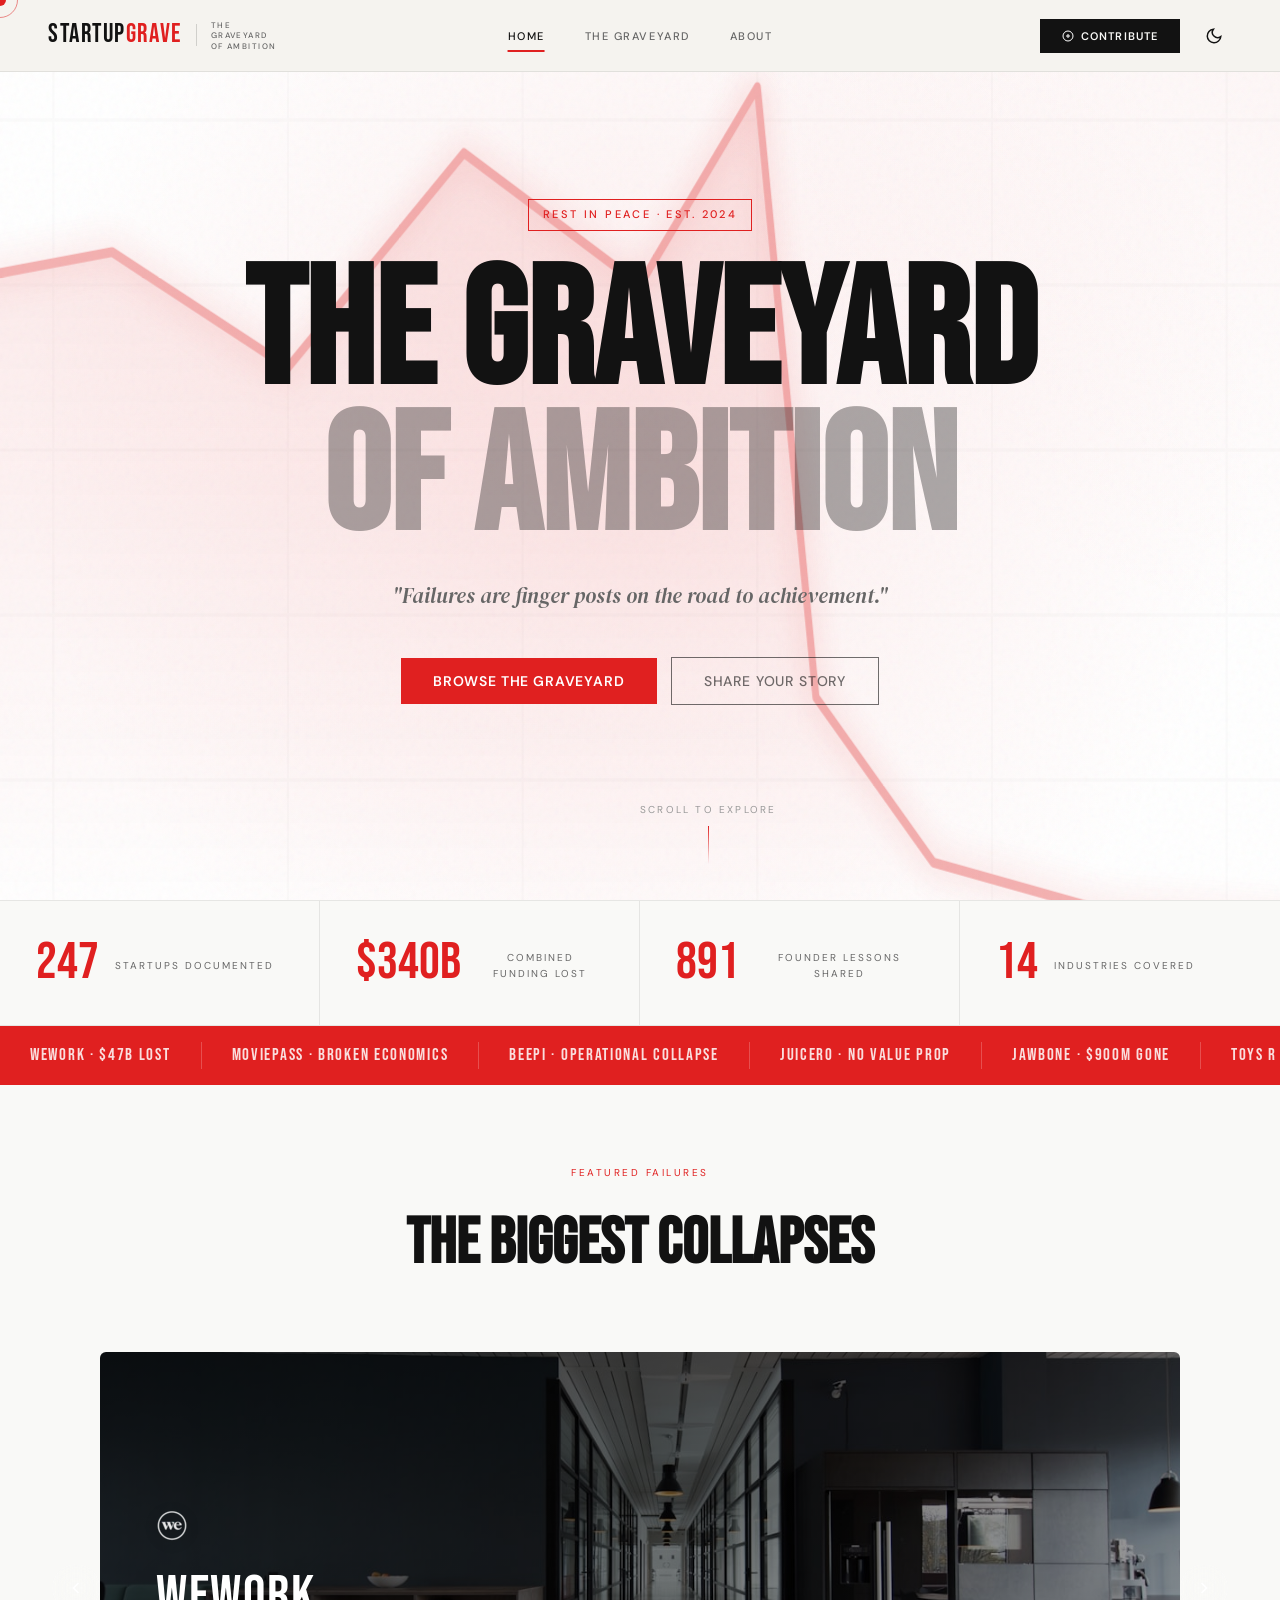
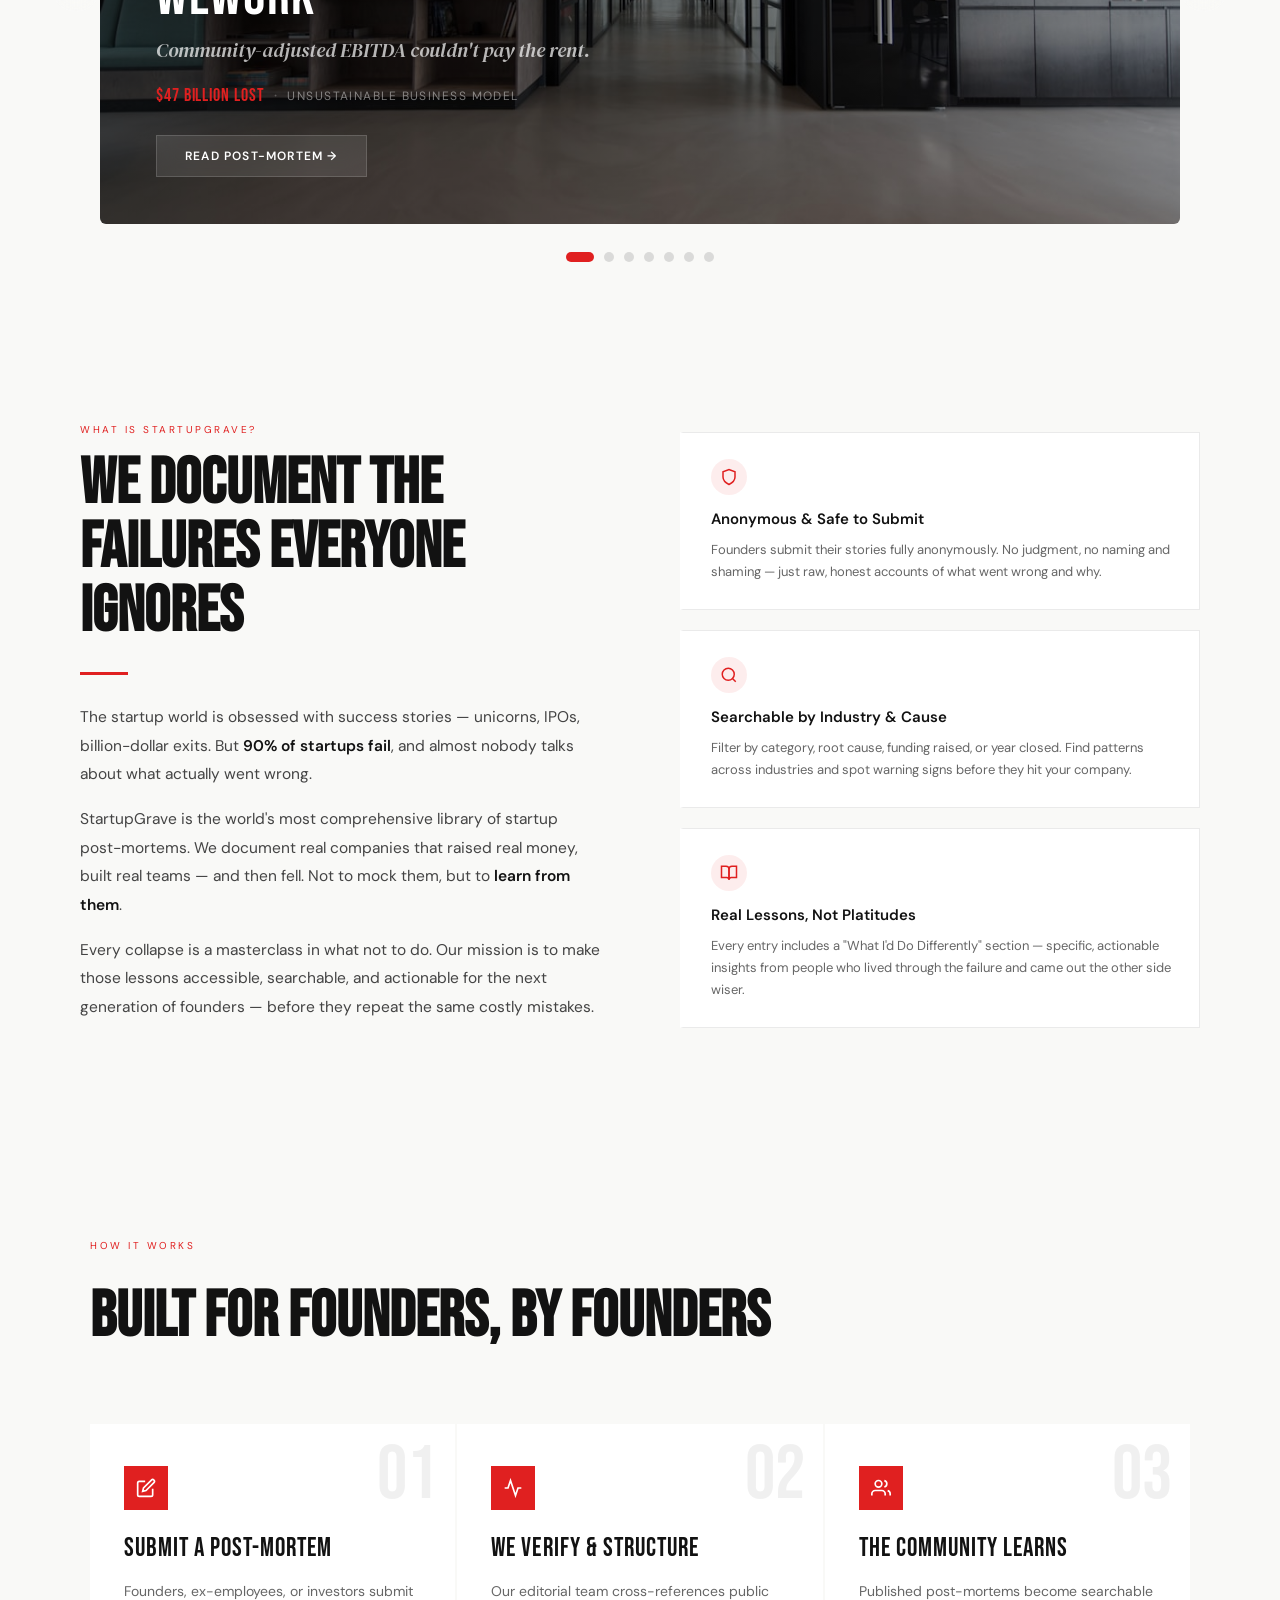
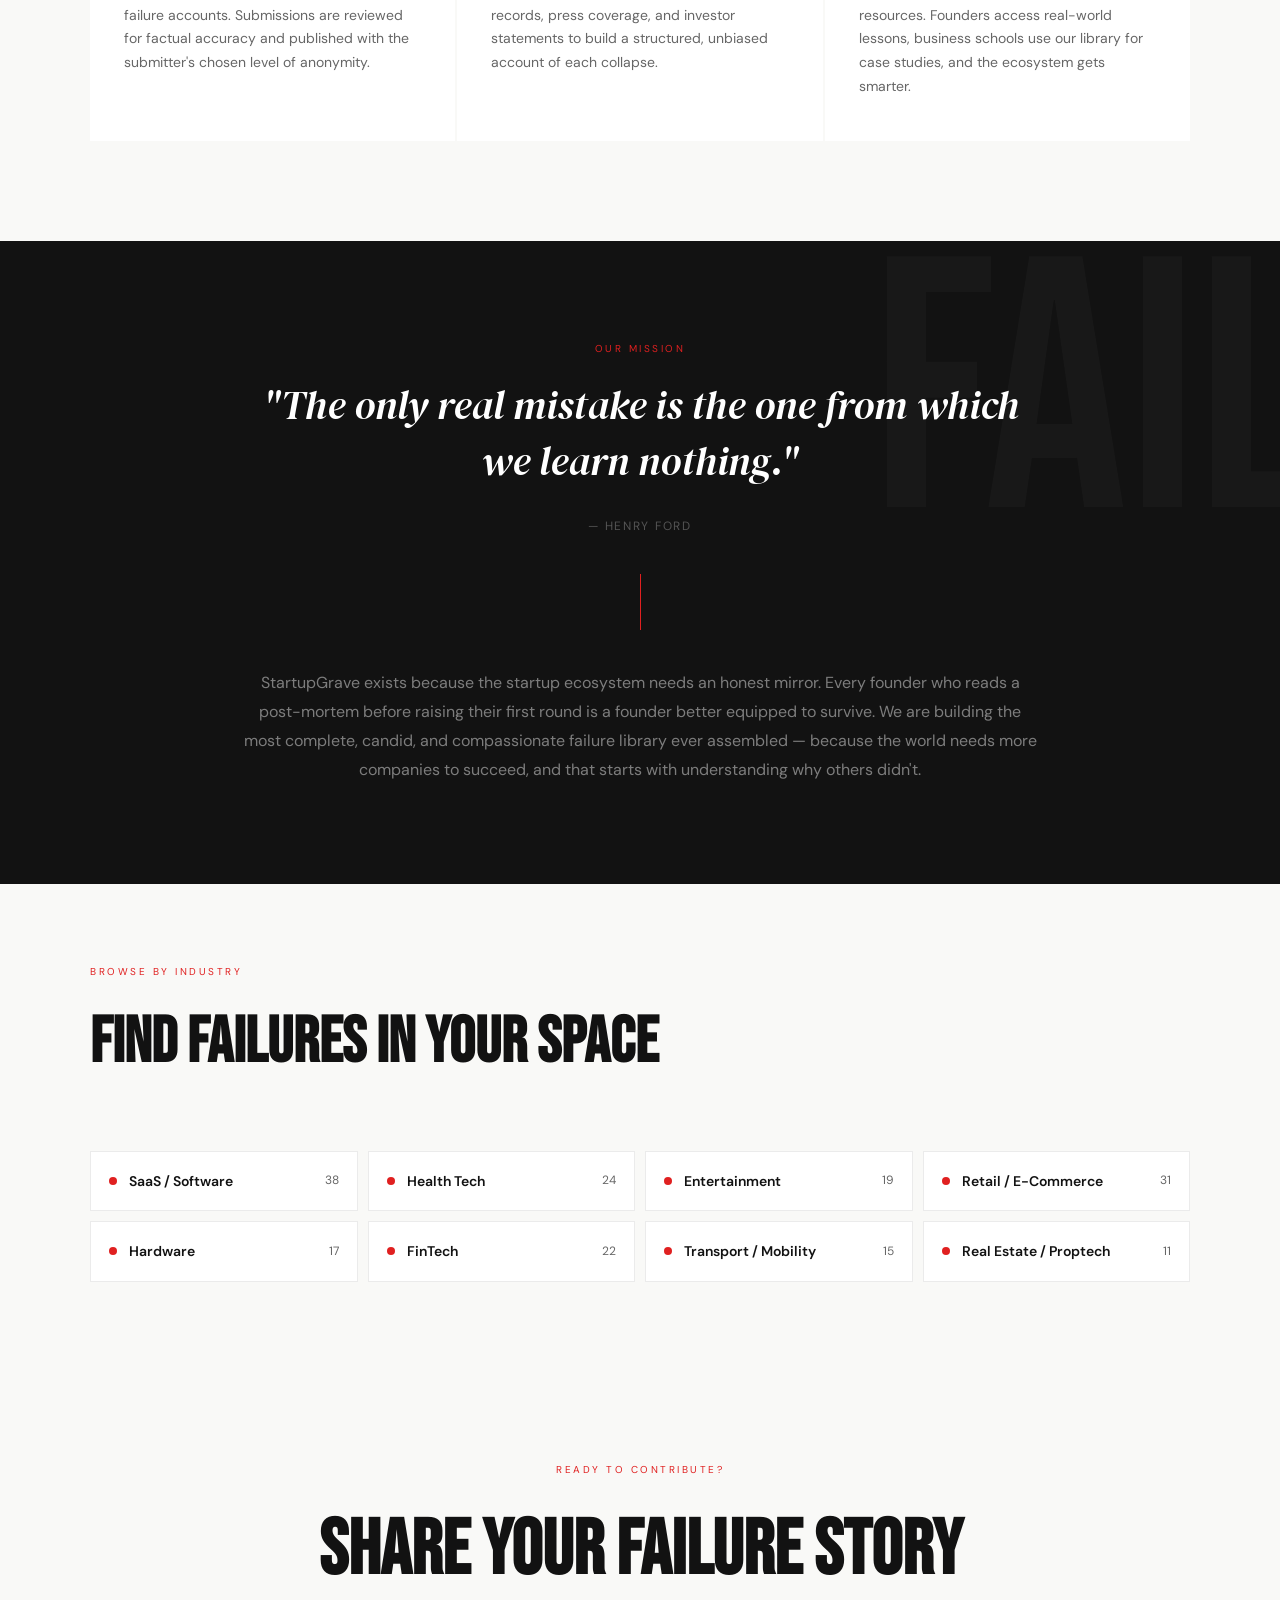
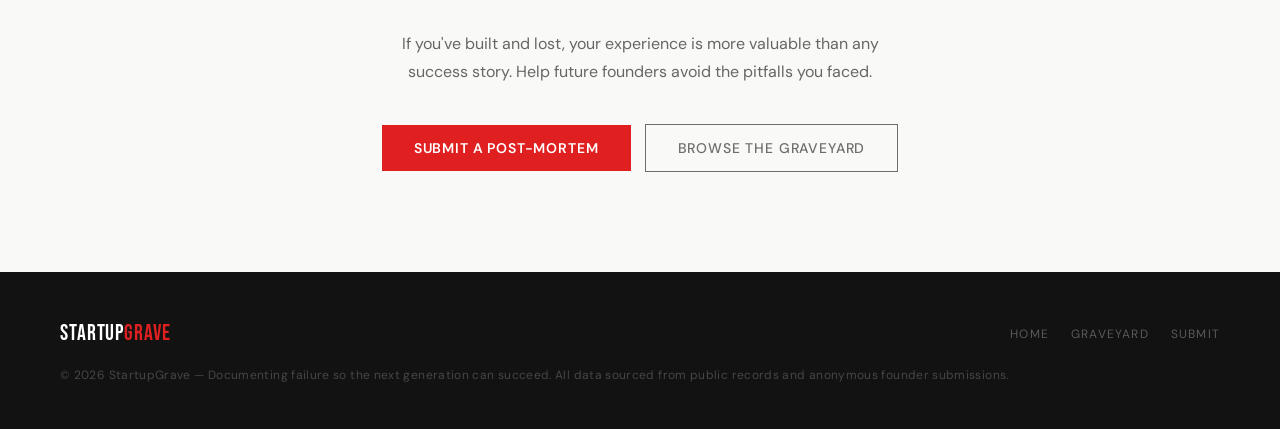
==== commit 88368dd4: "fix: resolve UI unresponsiveness and integrate carousel to main files - Restore missing custom curso" ====
--- a/index.html
+++ b/index.html
@@ -162,6 +162,201 @@
       <div class="marquee-track" id="marqueeTrack"></div>
     </div>
 
+    <!-- ═══════════ FEATURED FAILURES CAROUSEL ═══════════ -->
+    <section class="home-carousel" id="homeCarousel">
+      <div class="carousel-header">
+        <div class="section-label">Featured Failures</div>
+        <h2 class="section-title">The Biggest Collapses</h2>
+      </div>
+      <div class="carousel-container">
+        <div class="carousel-viewport">
+          <div class="carousel-track" id="carouselTrack">
+
+            <!-- SLIDE 1: WeWork -->
+            <div class="carousel-slide" data-startup-id="wework">
+              <div class="carousel-slide-bg">
+                <img src="assets/backgrounds/wework-bg.jpg" alt="WeWork" />
+                <div class="carousel-slide-overlay"></div>
+              </div>
+              <div class="carousel-slide-content">
+                <div class="carousel-slide-logo">
+                  <img src="assets/logos/wework-logo.png" alt="WeWork logo" />
+                </div>
+                <div class="carousel-slide-info">
+                  <div class="carousel-slide-name">WeWork</div>
+                  <div class="carousel-slide-tagline">Community-adjusted EBITDA couldn't pay the rent.</div>
+                  <div class="carousel-slide-meta">
+                    <span class="carousel-meta-lost">$47 Billion Lost</span>
+                    <span class="carousel-meta-dot">&middot;</span>
+                    <span class="carousel-meta-cause">Unsustainable Business Model</span>
+                  </div>
+                  <button class="carousel-slide-cta" onclick="showDetail('wework')">Read Post-Mortem →</button>
+                </div>
+              </div>
+            </div>
+
+            <!-- SLIDE 2: Toys R Us -->
+            <div class="carousel-slide" data-startup-id="toysrus">
+              <div class="carousel-slide-bg">
+                <img src="assets/backgrounds/toysrus-bg.jpg" alt="Toys R Us" />
+                <div class="carousel-slide-overlay"></div>
+              </div>
+              <div class="carousel-slide-content">
+                <div class="carousel-slide-logo">
+                  <img src="assets/logos/toysrus-logo.png" alt="Toys R Us logo" />
+                </div>
+                <div class="carousel-slide-info">
+                  <div class="carousel-slide-name">Toys R Us</div>
+                  <div class="carousel-slide-tagline">Loaded with debt, outrun by Amazon, forgotten by kids.</div>
+                  <div class="carousel-slide-meta">
+                    <span class="carousel-meta-lost">$5 Billion+ Lost</span>
+                    <span class="carousel-meta-dot">&middot;</span>
+                    <span class="carousel-meta-cause">Private Equity Debt Load</span>
+                  </div>
+                  <button class="carousel-slide-cta" onclick="showDetail('toysrus')">Read Post-Mortem →</button>
+                </div>
+              </div>
+            </div>
+
+            <!-- SLIDE 3: Quibi -->
+            <div class="carousel-slide" data-startup-id="quibi">
+              <div class="carousel-slide-bg">
+                <img src="assets/backgrounds/quibi-bg.jpg" alt="Quibi" />
+                <div class="carousel-slide-overlay"></div>
+              </div>
+              <div class="carousel-slide-content">
+                <div class="carousel-slide-logo">
+                  <img src="assets/logos/quibi-logo.svg" alt="Quibi logo" />
+                </div>
+                <div class="carousel-slide-info">
+                  <div class="carousel-slide-name">Quibi</div>
+                  <div class="carousel-slide-tagline">$1.75B to discover nobody wanted 10-minute shows on their phone.</div>
+                  <div class="carousel-slide-meta">
+                    <span class="carousel-meta-lost">$1.75 Billion Lost</span>
+                    <span class="carousel-meta-dot">&middot;</span>
+                    <span class="carousel-meta-cause">Wrong Product-Market Fit</span>
+                  </div>
+                  <button class="carousel-slide-cta" onclick="showDetail('quibi')">Read Post-Mortem →</button>
+                </div>
+              </div>
+            </div>
+
+            <!-- SLIDE 4: Theranos -->
+            <div class="carousel-slide" data-startup-id="theranos">
+              <div class="carousel-slide-bg">
+                <img src="assets/backgrounds/theranos-bg.jpg" alt="Theranos" />
+                <div class="carousel-slide-overlay"></div>
+              </div>
+              <div class="carousel-slide-content">
+                <div class="carousel-slide-logo">
+                  <img src="assets/logos/theranos-logo.svg" alt="Theranos logo" />
+                </div>
+                <div class="carousel-slide-info">
+                  <div class="carousel-slide-name">Theranos</div>
+                  <div class="carousel-slide-tagline">Fake it till you make it, until you go to prison.</div>
+                  <div class="carousel-slide-meta">
+                    <span class="carousel-meta-lost">$900 Million Lost</span>
+                    <span class="carousel-meta-dot">&middot;</span>
+                    <span class="carousel-meta-cause">Medical Fraud</span>
+                  </div>
+                  <button class="carousel-slide-cta" onclick="showDetail('theranos')">Read Post-Mortem →</button>
+                </div>
+              </div>
+            </div>
+
+            <!-- SLIDE 5: Jawbone -->
+            <div class="carousel-slide" data-startup-id="jawbone">
+              <div class="carousel-slide-bg">
+                <img src="assets/backgrounds/jawbone-bg.jpg" alt="Jawbone" />
+                <div class="carousel-slide-overlay"></div>
+              </div>
+              <div class="carousel-slide-content">
+                <div class="carousel-slide-logo">
+                  <img src="assets/logos/jawbone-logo.png" alt="Jawbone logo" />
+                </div>
+                <div class="carousel-slide-info">
+                  <div class="carousel-slide-name">Jawbone</div>
+                  <div class="carousel-slide-tagline">Pioneered wearables, perfected lawsuits, out-executed by Apple.</div>
+                  <div class="carousel-slide-meta">
+                    <span class="carousel-meta-lost">$900 Million Lost</span>
+                    <span class="carousel-meta-dot">&middot;</span>
+                    <span class="carousel-meta-cause">Hardware Failure & Competition</span>
+                  </div>
+                  <button class="carousel-slide-cta" onclick="showDetail('jawbone')">Read Post-Mortem →</button>
+                </div>
+              </div>
+            </div>
+
+            <!-- SLIDE 6: Zenefits -->
+            <div class="carousel-slide" data-startup-id="zenefits">
+              <div class="carousel-slide-bg">
+                <img src="assets/backgrounds/zenefits-bg.jpg" alt="Zenefits" />
+                <div class="carousel-slide-overlay"></div>
+              </div>
+              <div class="carousel-slide-content">
+                <div class="carousel-slide-logo">
+                  <img src="assets/logos/zenefits-logo.png" alt="Zenefits logo" />
+                </div>
+                <div class="carousel-slide-info">
+                  <div class="carousel-slide-name">Zenefits</div>
+                  <div class="carousel-slide-tagline">Grew 10x per year until compliance destroyed it.</div>
+                  <div class="carousel-slide-meta">
+                    <span class="carousel-meta-lost">$584 Million Lost</span>
+                    <span class="carousel-meta-dot">&middot;</span>
+                    <span class="carousel-meta-cause">Compliance & Culture Failure</span>
+                  </div>
+                  <button class="carousel-slide-cta" onclick="showDetail('zenefits')">Read Post-Mortem →</button>
+                </div>
+              </div>
+            </div>
+
+            <!-- SLIDE 7: MoviePass -->
+            <div class="carousel-slide" data-startup-id="moviepass">
+              <div class="carousel-slide-bg">
+                <img src="assets/backgrounds/moviepass-bg.jpg" alt="MoviePass" />
+                <div class="carousel-slide-overlay"></div>
+              </div>
+              <div class="carousel-slide-content">
+                <div class="carousel-slide-logo">
+                  <img src="assets/logos/moviepass-logo.png" alt="MoviePass logo" />
+                </div>
+                <div class="carousel-slide-info">
+                  <div class="carousel-slide-name">MoviePass</div>
+                  <div class="carousel-slide-tagline">We lose money on every ticket, but we'll make it up in volume.</div>
+                  <div class="carousel-slide-meta">
+                    <span class="carousel-meta-lost">$400 Million Lost</span>
+                    <span class="carousel-meta-dot">&middot;</span>
+                    <span class="carousel-meta-cause">Fundamentally Flawed Unit Economics</span>
+                  </div>
+                  <button class="carousel-slide-cta" onclick="showDetail('moviepass')">Read Post-Mortem →</button>
+                </div>
+              </div>
+            </div>
+
+          </div>
+        </div>
+
+        <!-- Navigation Arrows -->
+        <button class="carousel-arrow carousel-arrow-prev" id="carouselPrev" aria-label="Previous slide">
+          <svg viewBox="0 0 24 24" fill="none" stroke="currentColor" stroke-width="2"><polyline points="15 18 9 12 15 6"/></svg>
+        </button>
+        <button class="carousel-arrow carousel-arrow-next" id="carouselNext" aria-label="Next slide">
+          <svg viewBox="0 0 24 24" fill="none" stroke="currentColor" stroke-width="2"><polyline points="9 6 15 12 9 18"/></svg>
+        </button>
+      </div>
+
+      <!-- Dot Indicators -->
+      <div class="carousel-dots" id="carouselDots">
+        <button class="carousel-dot active" data-index="0" aria-label="Slide 1"></button>
+        <button class="carousel-dot" data-index="1" aria-label="Slide 2"></button>
+        <button class="carousel-dot" data-index="2" aria-label="Slide 3"></button>
+        <button class="carousel-dot" data-index="3" aria-label="Slide 4"></button>
+        <button class="carousel-dot" data-index="4" aria-label="Slide 5"></button>
+        <button class="carousel-dot" data-index="5" aria-label="Slide 6"></button>
+        <button class="carousel-dot" data-index="6" aria-label="Slide 7"></button>
+      </div>
+    </section>
+
     <section class="about-section">
       <div class="about-left">
         <div class="about-label">What is StartupGrave?</div>
--- a/styles.css
+++ b/styles.css
@@ -872,6 +872,288 @@
     to {
         transform: translateX(-50%)
     }
+}
+
+/* ═══════════ HOMEPAGE CAROUSEL ═══════════ */
+.home-carousel {
+    padding: 80px 0 60px;
+    background: var(--off-white);
+    overflow: hidden;
+}
+
+.carousel-header {
+    text-align: center;
+    margin-bottom: 48px;
+    padding: 0 40px;
+}
+
+.carousel-container {
+    position: relative;
+    max-width: 1200px;
+    margin: 0 auto;
+    padding: 0 60px;
+}
+
+.carousel-viewport {
+    overflow: hidden;
+    border-radius: 6px;
+}
+
+.carousel-track {
+    display: flex;
+    transition: transform 0.55s cubic-bezier(.25, .46, .45, .94);
+    will-change: transform;
+}
+
+.carousel-slide {
+    flex: 0 0 100%;
+    position: relative;
+    aspect-ratio: 16 / 7;
+    min-height: 420px;
+    cursor: pointer;
+    overflow: hidden;
+}
+
+.carousel-slide-bg {
+    position: absolute;
+    inset: 0;
+}
+
+.carousel-slide-bg img {
+    width: 100%;
+    height: 100%;
+    object-fit: cover;
+    transition: transform 0.6s ease;
+}
+
+.carousel-slide:hover .carousel-slide-bg img {
+    transform: scale(1.04);
+}
+
+.carousel-slide-overlay {
+    position: absolute;
+    inset: 0;
+    background: linear-gradient(
+        135deg,
+        rgba(0, 0, 0, 0.82) 0%,
+        rgba(0, 0, 0, 0.55) 40%,
+        rgba(0, 0, 0, 0.35) 100%
+    );
+    transition: background 0.4s;
+}
+
+.carousel-slide:hover .carousel-slide-overlay {
+    background: linear-gradient(
+        135deg,
+        rgba(0, 0, 0, 0.75) 0%,
+        rgba(0, 0, 0, 0.45) 40%,
+        rgba(0, 0, 0, 0.25) 100%
+    );
+}
+
+.carousel-slide-content {
+    position: relative;
+    z-index: 2;
+    height: 100%;
+    display: flex;
+    flex-direction: column;
+    justify-content: flex-end;
+    padding: 48px 56px;
+}
+
+.carousel-slide-logo {
+    margin-bottom: 20px;
+}
+
+.carousel-slide-logo img {
+    max-width: 72px;
+    max-height: 48px;
+    object-fit: contain;
+    filter: drop-shadow(0 2px 8px rgba(0,0,0,0.4)) brightness(10);
+    opacity: 0.9;
+}
+
+.carousel-slide-name {
+    font-family: 'Bebas Neue', sans-serif;
+    font-size: clamp(36px, 4.5vw, 56px);
+    color: white;
+    letter-spacing: 0.03em;
+    line-height: 1;
+    margin-bottom: 10px;
+}
+
+.carousel-slide-tagline {
+    font-family: 'DM Serif Display', serif;
+    font-style: italic;
+    font-size: clamp(14px, 1.6vw, 20px);
+    color: rgba(255, 255, 255, 0.7);
+    line-height: 1.4;
+    margin-bottom: 18px;
+    max-width: 600px;
+}
+
+.carousel-slide-meta {
+    display: flex;
+    align-items: center;
+    gap: 10px;
+    flex-wrap: wrap;
+    margin-bottom: 24px;
+}
+
+.carousel-meta-lost {
+    font-family: 'Bebas Neue', sans-serif;
+    font-size: 18px;
+    color: var(--red);
+    letter-spacing: 0.05em;
+}
+
+.carousel-meta-dot {
+    color: rgba(255, 255, 255, 0.25);
+    font-size: 16px;
+}
+
+.carousel-meta-cause {
+    font-size: 12px;
+    letter-spacing: 0.12em;
+    text-transform: uppercase;
+    color: rgba(255, 255, 255, 0.45);
+}
+
+.carousel-slide-cta {
+    display: inline-flex;
+    align-items: center;
+    gap: 6px;
+    padding: 12px 28px;
+    background: rgba(255, 255, 255, 0.1);
+    backdrop-filter: blur(10px);
+    -webkit-backdrop-filter: blur(10px);
+    border: 1px solid rgba(255, 255, 255, 0.15);
+    color: white;
+    font-family: 'DM Sans', sans-serif;
+    font-size: 12px;
+    font-weight: 600;
+    letter-spacing: 0.1em;
+    text-transform: uppercase;
+    cursor: pointer;
+    transition: all 0.3s ease;
+    width: fit-content;
+}
+
+.carousel-slide-cta:hover {
+    background: var(--red);
+    border-color: var(--red);
+    transform: translateY(-2px);
+}
+
+/* Navigation Arrows */
+.carousel-arrow {
+    position: absolute;
+    top: 50%;
+    transform: translateY(-50%);
+    width: 48px;
+    height: 48px;
+    background: rgba(255, 255, 255, 0.08);
+    backdrop-filter: blur(12px);
+    -webkit-backdrop-filter: blur(12px);
+    border: 1px solid rgba(255, 255, 255, 0.12);
+    border-radius: 50%;
+    color: white;
+    cursor: pointer;
+    display: flex;
+    align-items: center;
+    justify-content: center;
+    transition: all 0.3s ease;
+    z-index: 10;
+}
+
+.carousel-arrow svg {
+    width: 20px;
+    height: 20px;
+}
+
+.carousel-arrow:hover {
+    background: var(--red);
+    border-color: var(--red);
+    transform: translateY(-50%) scale(1.08);
+}
+
+.carousel-arrow-prev {
+    left: 12px;
+}
+
+.carousel-arrow-next {
+    right: 12px;
+}
+
+/* Dot Indicators */
+.carousel-dots {
+    display: flex;
+    align-items: center;
+    justify-content: center;
+    gap: 10px;
+    padding-top: 28px;
+}
+
+.carousel-dot {
+    width: 10px;
+    height: 10px;
+    border-radius: 50%;
+    background: rgba(0, 0, 0, 0.12);
+    border: none;
+    cursor: pointer;
+    transition: all 0.3s ease;
+    padding: 0;
+}
+
+.carousel-dot:hover {
+    background: rgba(0, 0, 0, 0.3);
+}
+
+.carousel-dot.active {
+    background: var(--red);
+    width: 28px;
+    border-radius: 14px;
+}
+
+/* Carousel Responsive */
+@media (max-width: 1024px) {
+    .carousel-container {
+        padding: 0 20px;
+    }
+    .carousel-slide-content {
+        padding: 36px 40px;
+    }
+    .carousel-arrow-prev { left: 4px; }
+    .carousel-arrow-next { right: 4px; }
+}
+
+@media (max-width: 700px) {
+    .home-carousel {
+        padding: 60px 0 40px;
+    }
+    .carousel-container {
+        padding: 0 10px;
+    }
+    .carousel-slide {
+        aspect-ratio: 9 / 12;
+        min-height: 380px;
+    }
+    .carousel-slide-content {
+        padding: 28px 24px;
+    }
+    .carousel-slide-name {
+        font-size: 32px;
+    }
+    .carousel-arrow {
+        width: 38px;
+        height: 38px;
+    }
+    .carousel-arrow svg {
+        width: 16px;
+        height: 16px;
+    }
+    .carousel-arrow-prev { left: 2px; }
+    .carousel-arrow-next { right: 2px; }
 }
 
 /* ABOUT */
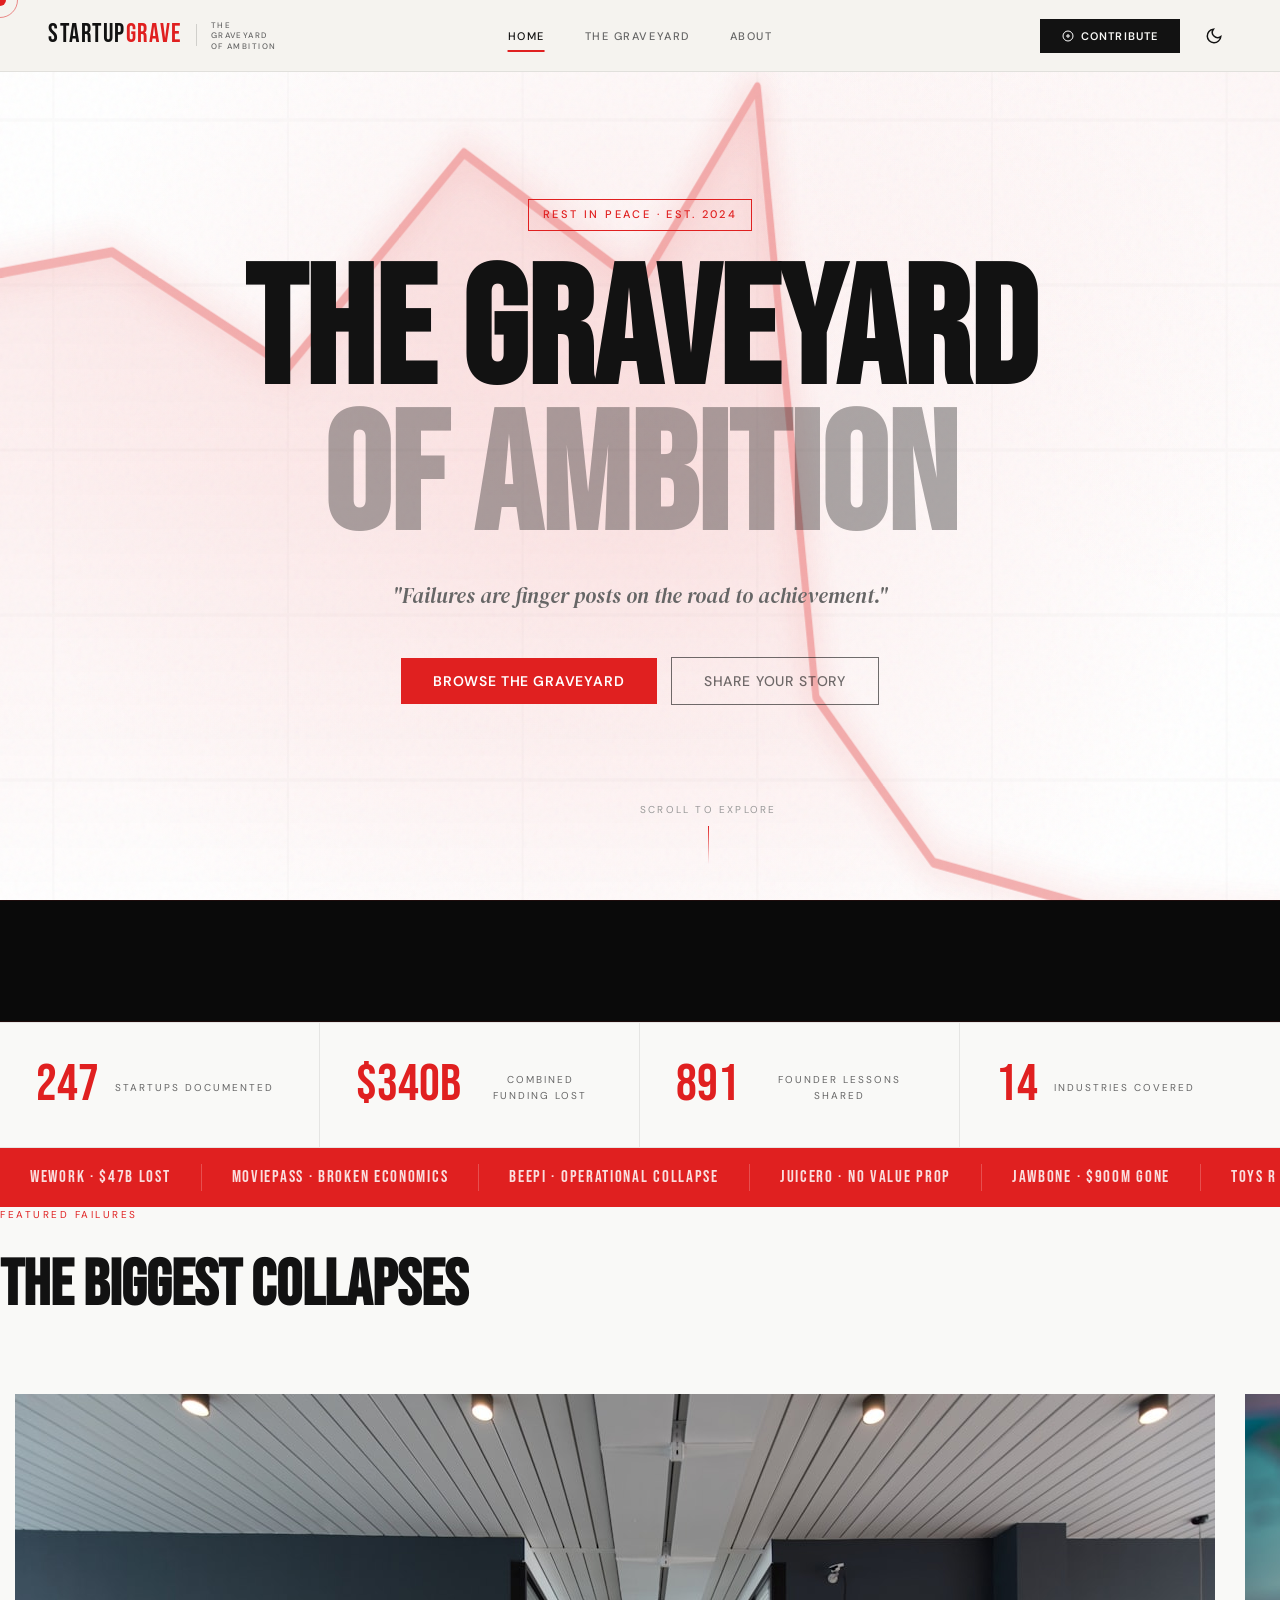
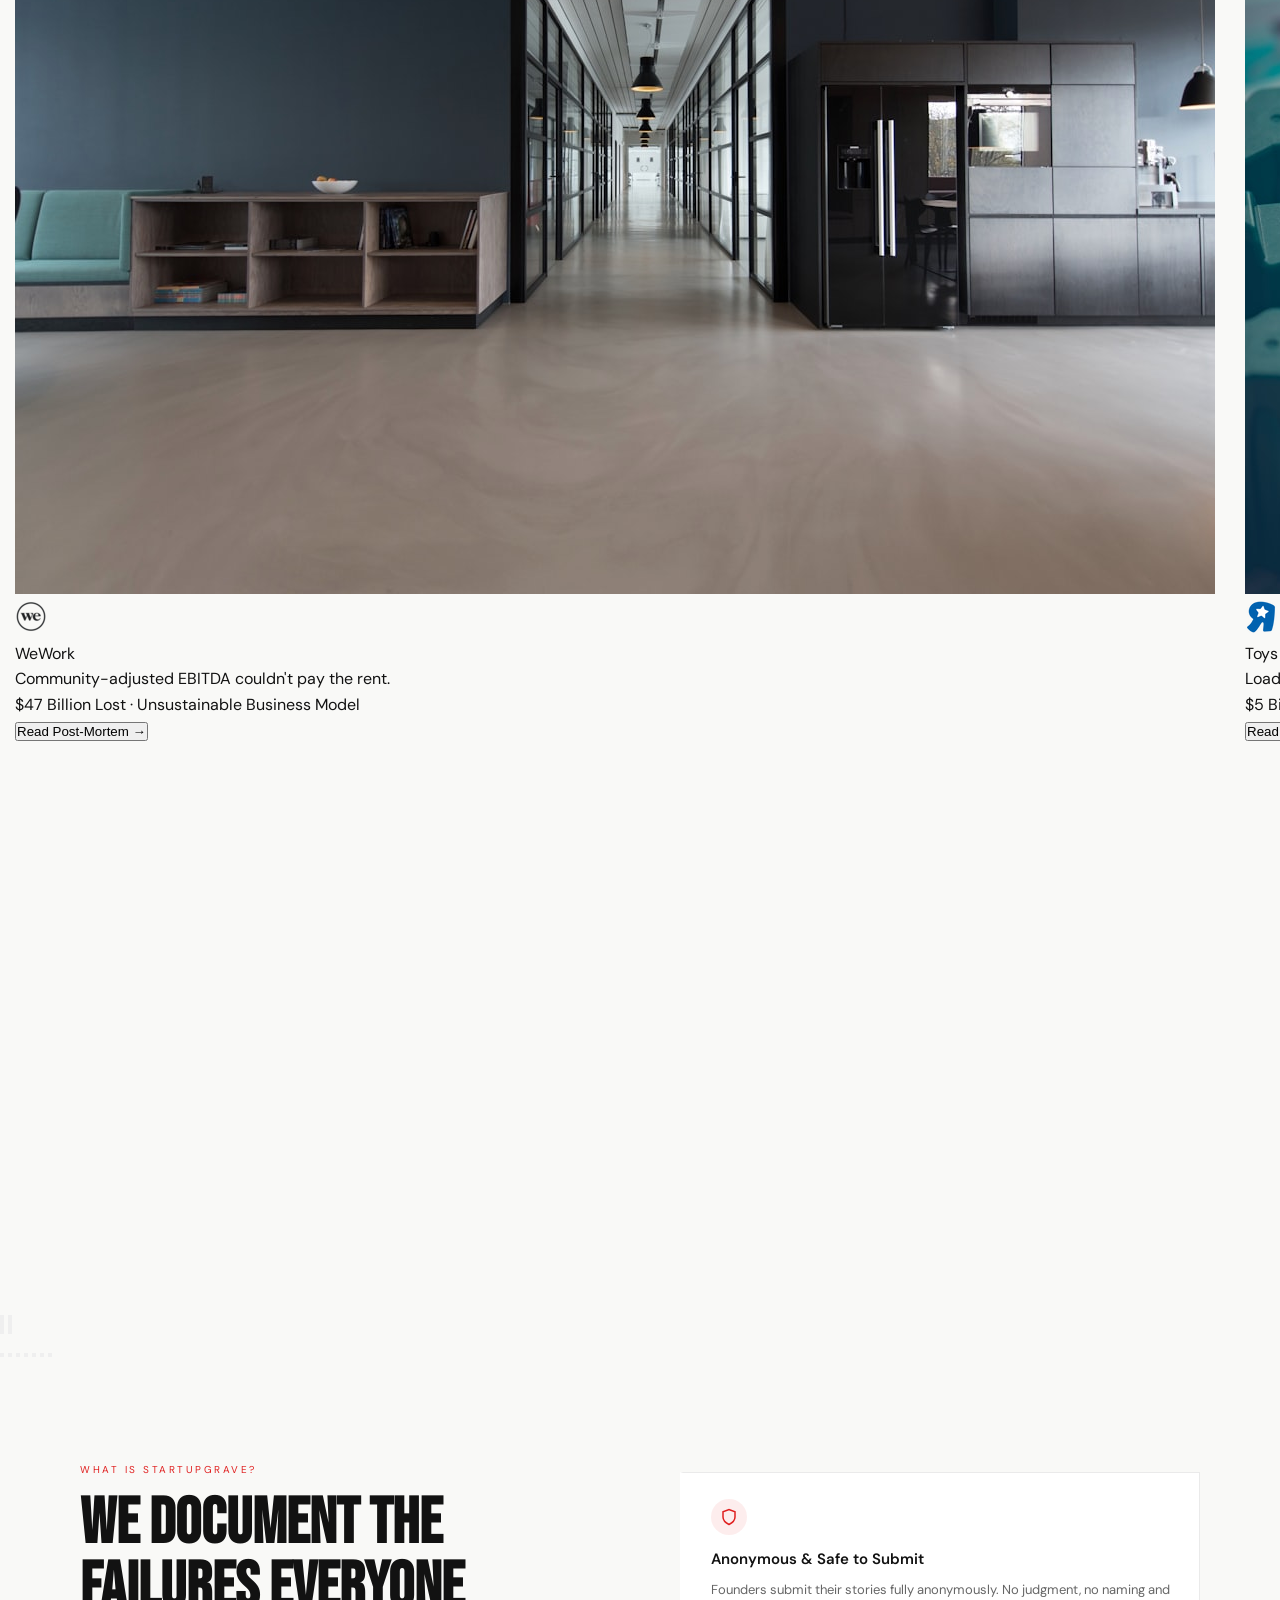
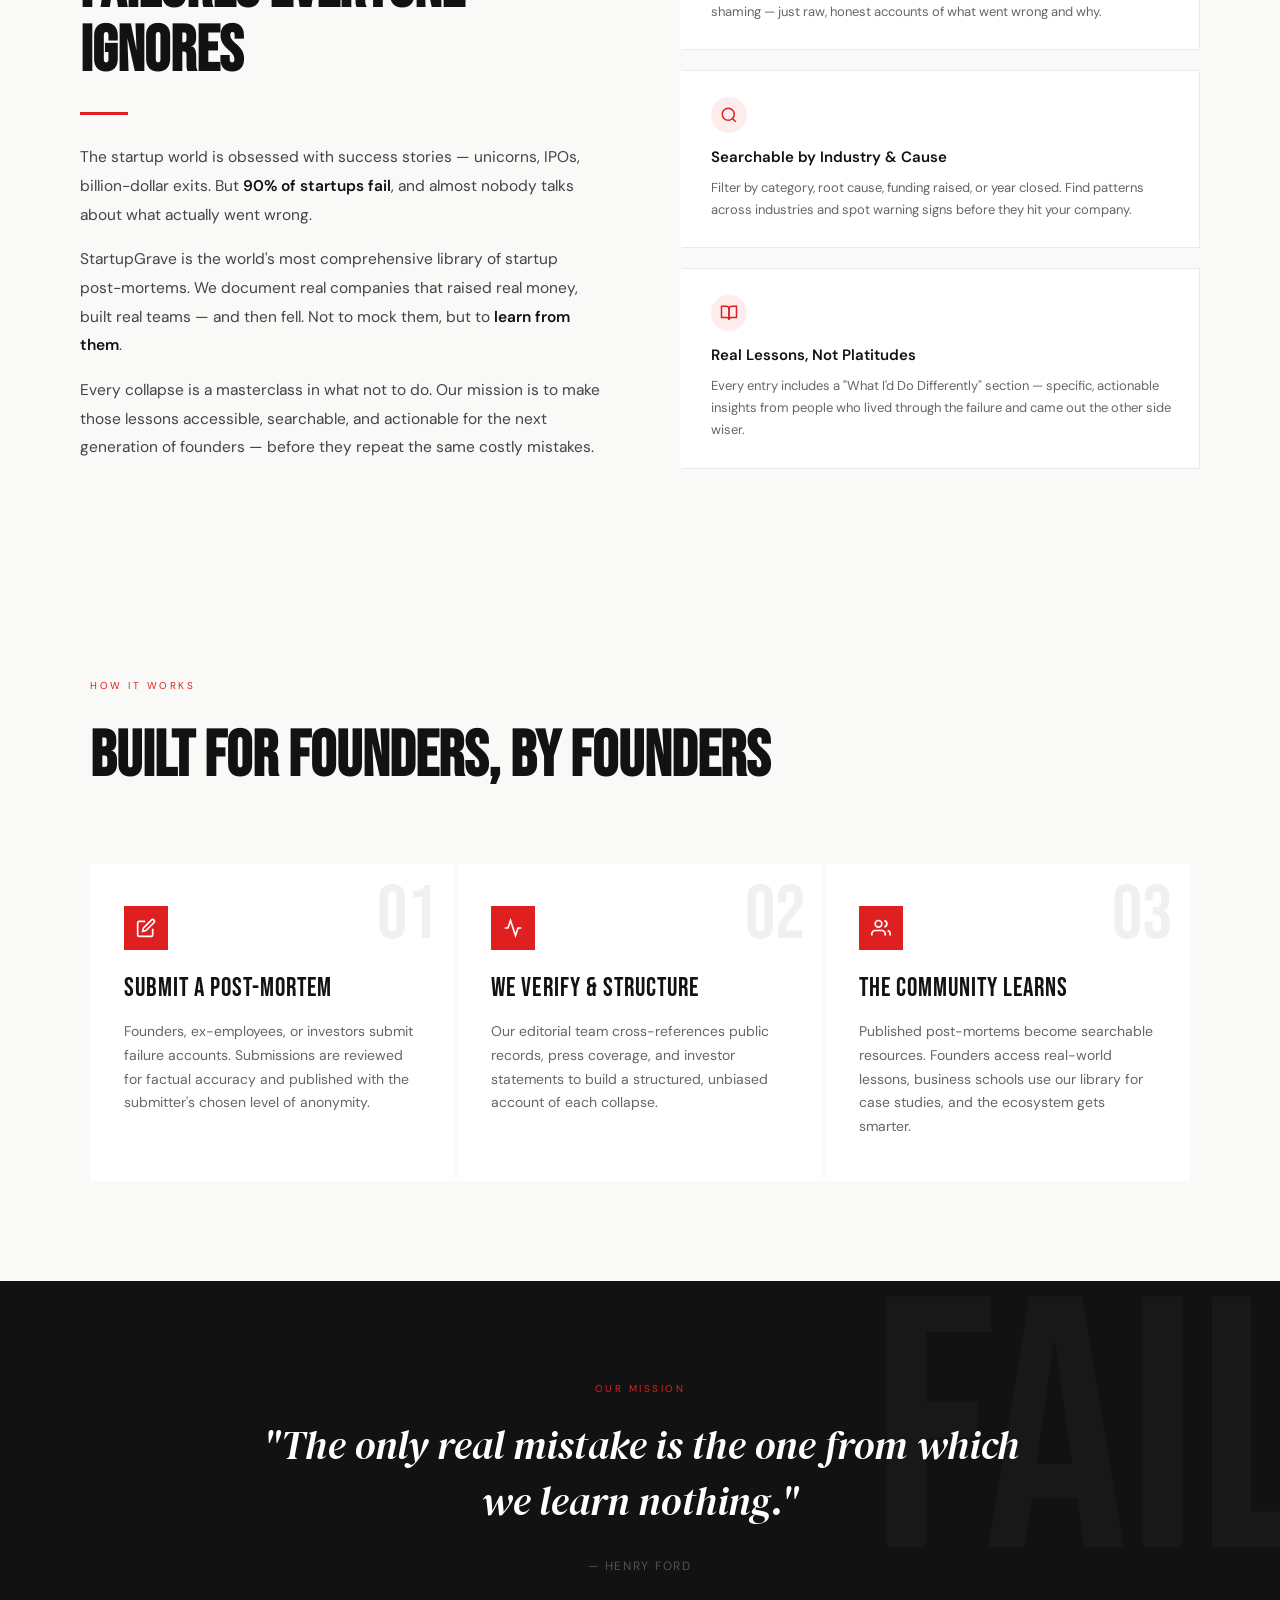
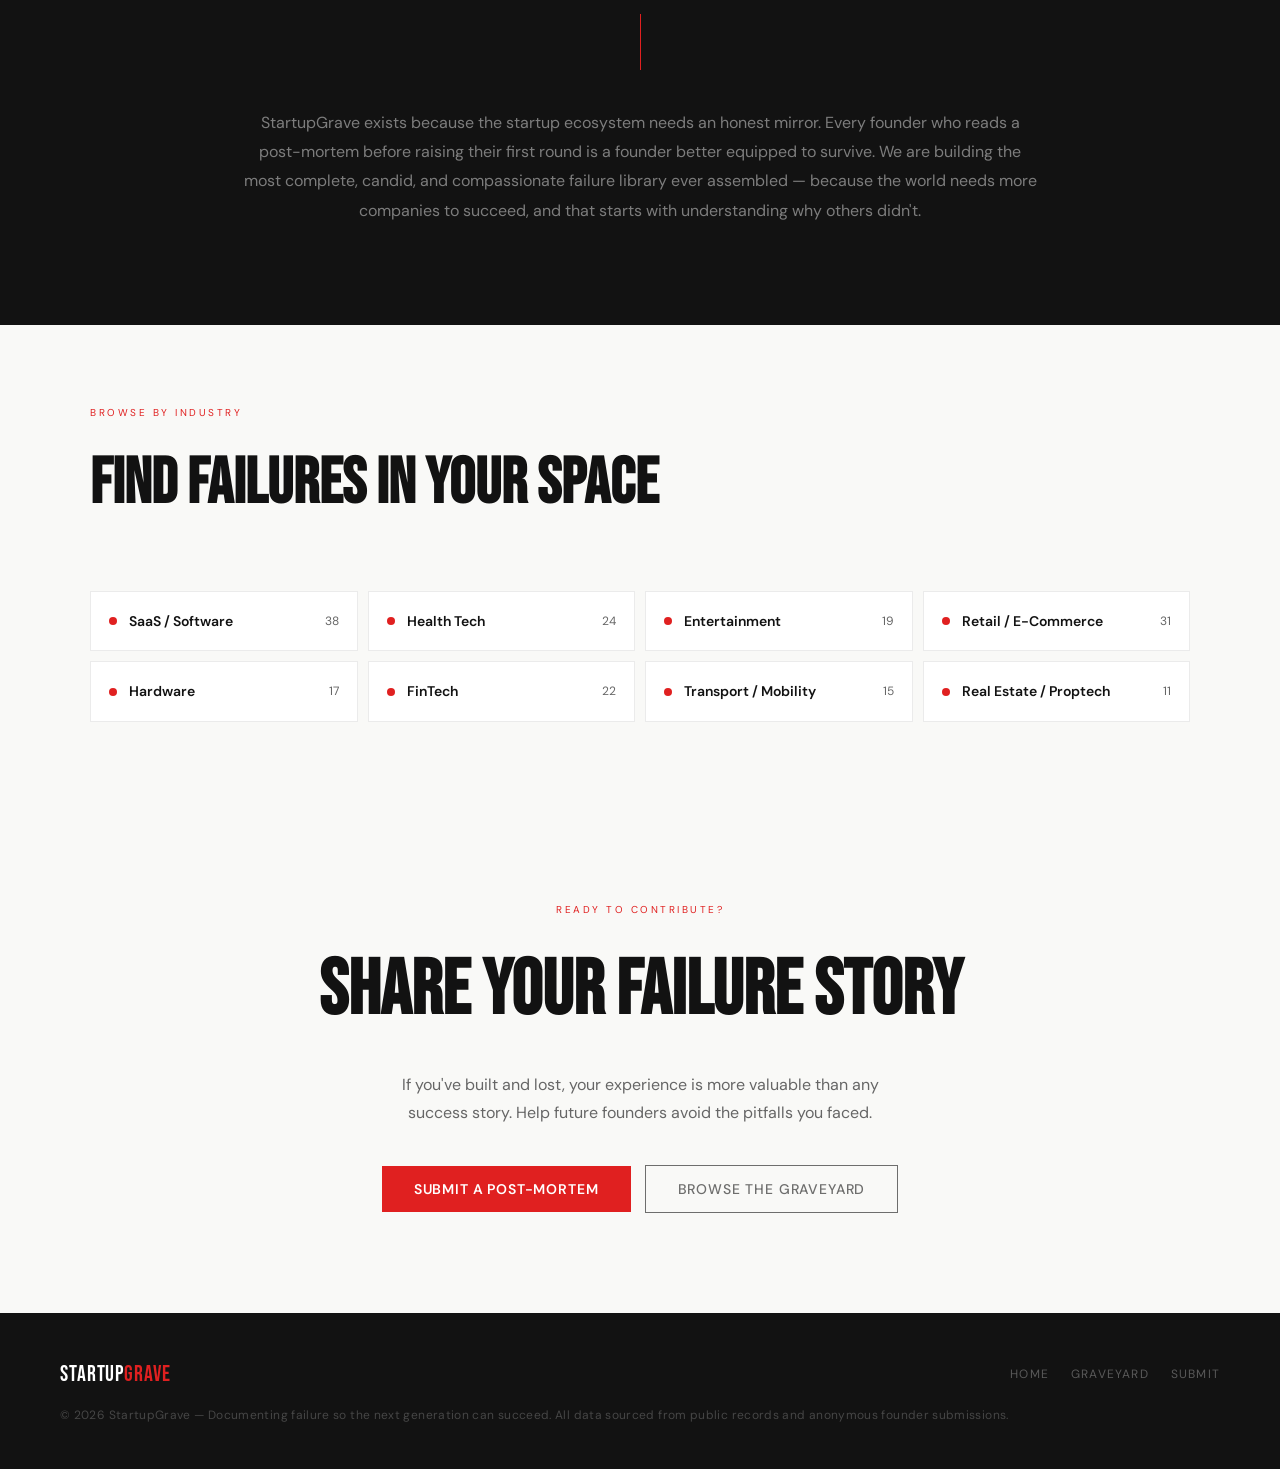
==== commit 53e3ea22: "Merge branch 'main' of https://github.com/jainam258/StartupGrave" ====
--- a/index.html
+++ b/index.html
@@ -138,6 +138,15 @@
         <div class="scroll-line"></div>
       </div>
     </section>
+    
+    <!-- STARTUP CAROUSEL -->
+    <section class="startup-carousel">
+      <div class="carousel-marquee">
+        <div class="carousel-track" id="startupCarouselTrack">
+          <!-- Populated by JS -->
+        </div>
+      </div>
+    </section>
 
     <div class="stats-bar">
       <div class="stat-item">
--- a/styles.css
+++ b/styles.css
@@ -872,288 +872,6 @@
     to {
         transform: translateX(-50%)
     }
-}
-
-/* ═══════════ HOMEPAGE CAROUSEL ═══════════ */
-.home-carousel {
-    padding: 80px 0 60px;
-    background: var(--off-white);
-    overflow: hidden;
-}
-
-.carousel-header {
-    text-align: center;
-    margin-bottom: 48px;
-    padding: 0 40px;
-}
-
-.carousel-container {
-    position: relative;
-    max-width: 1200px;
-    margin: 0 auto;
-    padding: 0 60px;
-}
-
-.carousel-viewport {
-    overflow: hidden;
-    border-radius: 6px;
-}
-
-.carousel-track {
-    display: flex;
-    transition: transform 0.55s cubic-bezier(.25, .46, .45, .94);
-    will-change: transform;
-}
-
-.carousel-slide {
-    flex: 0 0 100%;
-    position: relative;
-    aspect-ratio: 16 / 7;
-    min-height: 420px;
-    cursor: pointer;
-    overflow: hidden;
-}
-
-.carousel-slide-bg {
-    position: absolute;
-    inset: 0;
-}
-
-.carousel-slide-bg img {
-    width: 100%;
-    height: 100%;
-    object-fit: cover;
-    transition: transform 0.6s ease;
-}
-
-.carousel-slide:hover .carousel-slide-bg img {
-    transform: scale(1.04);
-}
-
-.carousel-slide-overlay {
-    position: absolute;
-    inset: 0;
-    background: linear-gradient(
-        135deg,
-        rgba(0, 0, 0, 0.82) 0%,
-        rgba(0, 0, 0, 0.55) 40%,
-        rgba(0, 0, 0, 0.35) 100%
-    );
-    transition: background 0.4s;
-}
-
-.carousel-slide:hover .carousel-slide-overlay {
-    background: linear-gradient(
-        135deg,
-        rgba(0, 0, 0, 0.75) 0%,
-        rgba(0, 0, 0, 0.45) 40%,
-        rgba(0, 0, 0, 0.25) 100%
-    );
-}
-
-.carousel-slide-content {
-    position: relative;
-    z-index: 2;
-    height: 100%;
-    display: flex;
-    flex-direction: column;
-    justify-content: flex-end;
-    padding: 48px 56px;
-}
-
-.carousel-slide-logo {
-    margin-bottom: 20px;
-}
-
-.carousel-slide-logo img {
-    max-width: 72px;
-    max-height: 48px;
-    object-fit: contain;
-    filter: drop-shadow(0 2px 8px rgba(0,0,0,0.4)) brightness(10);
-    opacity: 0.9;
-}
-
-.carousel-slide-name {
-    font-family: 'Bebas Neue', sans-serif;
-    font-size: clamp(36px, 4.5vw, 56px);
-    color: white;
-    letter-spacing: 0.03em;
-    line-height: 1;
-    margin-bottom: 10px;
-}
-
-.carousel-slide-tagline {
-    font-family: 'DM Serif Display', serif;
-    font-style: italic;
-    font-size: clamp(14px, 1.6vw, 20px);
-    color: rgba(255, 255, 255, 0.7);
-    line-height: 1.4;
-    margin-bottom: 18px;
-    max-width: 600px;
-}
-
-.carousel-slide-meta {
-    display: flex;
-    align-items: center;
-    gap: 10px;
-    flex-wrap: wrap;
-    margin-bottom: 24px;
-}
-
-.carousel-meta-lost {
-    font-family: 'Bebas Neue', sans-serif;
-    font-size: 18px;
-    color: var(--red);
-    letter-spacing: 0.05em;
-}
-
-.carousel-meta-dot {
-    color: rgba(255, 255, 255, 0.25);
-    font-size: 16px;
-}
-
-.carousel-meta-cause {
-    font-size: 12px;
-    letter-spacing: 0.12em;
-    text-transform: uppercase;
-    color: rgba(255, 255, 255, 0.45);
-}
-
-.carousel-slide-cta {
-    display: inline-flex;
-    align-items: center;
-    gap: 6px;
-    padding: 12px 28px;
-    background: rgba(255, 255, 255, 0.1);
-    backdrop-filter: blur(10px);
-    -webkit-backdrop-filter: blur(10px);
-    border: 1px solid rgba(255, 255, 255, 0.15);
-    color: white;
-    font-family: 'DM Sans', sans-serif;
-    font-size: 12px;
-    font-weight: 600;
-    letter-spacing: 0.1em;
-    text-transform: uppercase;
-    cursor: pointer;
-    transition: all 0.3s ease;
-    width: fit-content;
-}
-
-.carousel-slide-cta:hover {
-    background: var(--red);
-    border-color: var(--red);
-    transform: translateY(-2px);
-}
-
-/* Navigation Arrows */
-.carousel-arrow {
-    position: absolute;
-    top: 50%;
-    transform: translateY(-50%);
-    width: 48px;
-    height: 48px;
-    background: rgba(255, 255, 255, 0.08);
-    backdrop-filter: blur(12px);
-    -webkit-backdrop-filter: blur(12px);
-    border: 1px solid rgba(255, 255, 255, 0.12);
-    border-radius: 50%;
-    color: white;
-    cursor: pointer;
-    display: flex;
-    align-items: center;
-    justify-content: center;
-    transition: all 0.3s ease;
-    z-index: 10;
-}
-
-.carousel-arrow svg {
-    width: 20px;
-    height: 20px;
-}
-
-.carousel-arrow:hover {
-    background: var(--red);
-    border-color: var(--red);
-    transform: translateY(-50%) scale(1.08);
-}
-
-.carousel-arrow-prev {
-    left: 12px;
-}
-
-.carousel-arrow-next {
-    right: 12px;
-}
-
-/* Dot Indicators */
-.carousel-dots {
-    display: flex;
-    align-items: center;
-    justify-content: center;
-    gap: 10px;
-    padding-top: 28px;
-}
-
-.carousel-dot {
-    width: 10px;
-    height: 10px;
-    border-radius: 50%;
-    background: rgba(0, 0, 0, 0.12);
-    border: none;
-    cursor: pointer;
-    transition: all 0.3s ease;
-    padding: 0;
-}
-
-.carousel-dot:hover {
-    background: rgba(0, 0, 0, 0.3);
-}
-
-.carousel-dot.active {
-    background: var(--red);
-    width: 28px;
-    border-radius: 14px;
-}
-
-/* Carousel Responsive */
-@media (max-width: 1024px) {
-    .carousel-container {
-        padding: 0 20px;
-    }
-    .carousel-slide-content {
-        padding: 36px 40px;
-    }
-    .carousel-arrow-prev { left: 4px; }
-    .carousel-arrow-next { right: 4px; }
-}
-
-@media (max-width: 700px) {
-    .home-carousel {
-        padding: 60px 0 40px;
-    }
-    .carousel-container {
-        padding: 0 10px;
-    }
-    .carousel-slide {
-        aspect-ratio: 9 / 12;
-        min-height: 380px;
-    }
-    .carousel-slide-content {
-        padding: 28px 24px;
-    }
-    .carousel-slide-name {
-        font-size: 32px;
-    }
-    .carousel-arrow {
-        width: 38px;
-        height: 38px;
-    }
-    .carousel-arrow svg {
-        width: 16px;
-        height: 16px;
-    }
-    .carousel-arrow-prev { left: 2px; }
-    .carousel-arrow-next { right: 2px; }
 }
 
 /* ABOUT */
@@ -4313,4 +4031,132 @@
 
 .nav-startup-item:hover .nav-startup-lost {
     opacity: 1;
-}+}
+/* STARTUP CAROUSEL */
+.startup-carousel {
+    background: #0a0a0a;
+    padding: 60px 0;
+    overflow: hidden;
+    position: relative;
+    border-top: 1px solid rgba(224, 32, 32, 0.1);
+    border-bottom: 1px solid rgba(224, 32, 32, 0.1);
+}
+
+.carousel-marquee {
+    width: 100%;
+    display: flex;
+}
+
+.carousel-track {
+    display: flex;
+    gap: 30px;
+    animation: scrollCarousel 40s linear infinite;
+    padding: 0 15px;
+}
+
+@keyframes scrollCarousel {
+    0% { transform: translateX(0); }
+    100% { transform: translateX(calc(-50% - 15px)); }
+}
+
+.startup-carousel:hover .carousel-track {
+    animation-play-state: paused;
+}
+
+.carousel-card {
+    flex: 0 0 320px;
+    height: 180px;
+    background: rgba(255, 255, 255, 0.03);
+    border: 1px solid rgba(255, 255, 255, 0.08);
+    backdrop-filter: blur(12px);
+    position: relative;
+    display: flex;
+    align-items: center;
+    padding: 30px;
+    cursor: none;
+    transition: all 0.4s cubic-bezier(0.16, 1, 0.3, 1);
+    overflow: hidden;
+}
+
+.carousel-card::before {
+    content: '';
+    position: absolute;
+    inset: 0;
+    background: radial-gradient(circle at top right, rgba(224, 32, 32, 0.05), transparent 70%);
+    opacity: 0;
+    transition: opacity 0.4s ease;
+}
+
+.carousel-card:hover {
+    transform: translateY(-5px);
+    border-color: rgba(224, 32, 32, 0.4);
+    box-shadow: 0 20px 40px rgba(0, 0, 0, 0.4), 0 0 20px rgba(224, 32, 32, 0.1);
+    background: rgba(255, 255, 255, 0.05);
+}
+
+.carousel-card:hover::before {
+    opacity: 1;
+}
+
+.card-score-wrap {
+    position: relative;
+    z-index: 2;
+    margin-right: 20px;
+}
+
+.card-score {
+    font-family: 'Bebas Neue', sans-serif;
+    font-size: 64px;
+    color: var(--red);
+    line-height: 1;
+    text-shadow: 0 0 15px rgba(224, 32, 32, 0.3);
+}
+
+.card-score-label {
+    font-size: 9px;
+    letter-spacing: 0.2em;
+    text-transform: uppercase;
+    color: rgba(255, 255, 255, 0.4);
+    display: block;
+    margin-top: -4px;
+}
+
+.card-info {
+    position: relative;
+    z-index: 2;
+}
+
+.card-name {
+    font-family: 'DM Sans', sans-serif;
+    font-weight: 700;
+    font-size: 18px;
+    color: white;
+    letter-spacing: 0.02em;
+    margin-bottom: 4px;
+}
+
+.card-meta {
+    font-size: 11px;
+    color: rgba(255, 255, 255, 0.5);
+    text-transform: uppercase;
+    letter-spacing: 0.05em;
+}
+
+.card-watermark {
+    position: absolute;
+    right: -10%;
+    bottom: -10%;
+    font-family: 'Bebas Neue', sans-serif;
+    font-size: 120px;
+    color: rgba(255, 255, 255, 0.03);
+    line-height: 1;
+    pointer-events: none;
+    white-space: nowrap;
+    z-index: 1;
+    transition: color 0.4s ease;
+}
+
+.carousel-card:hover .card-watermark {
+    color: rgba(224, 32, 32, 0.05);
+}
+
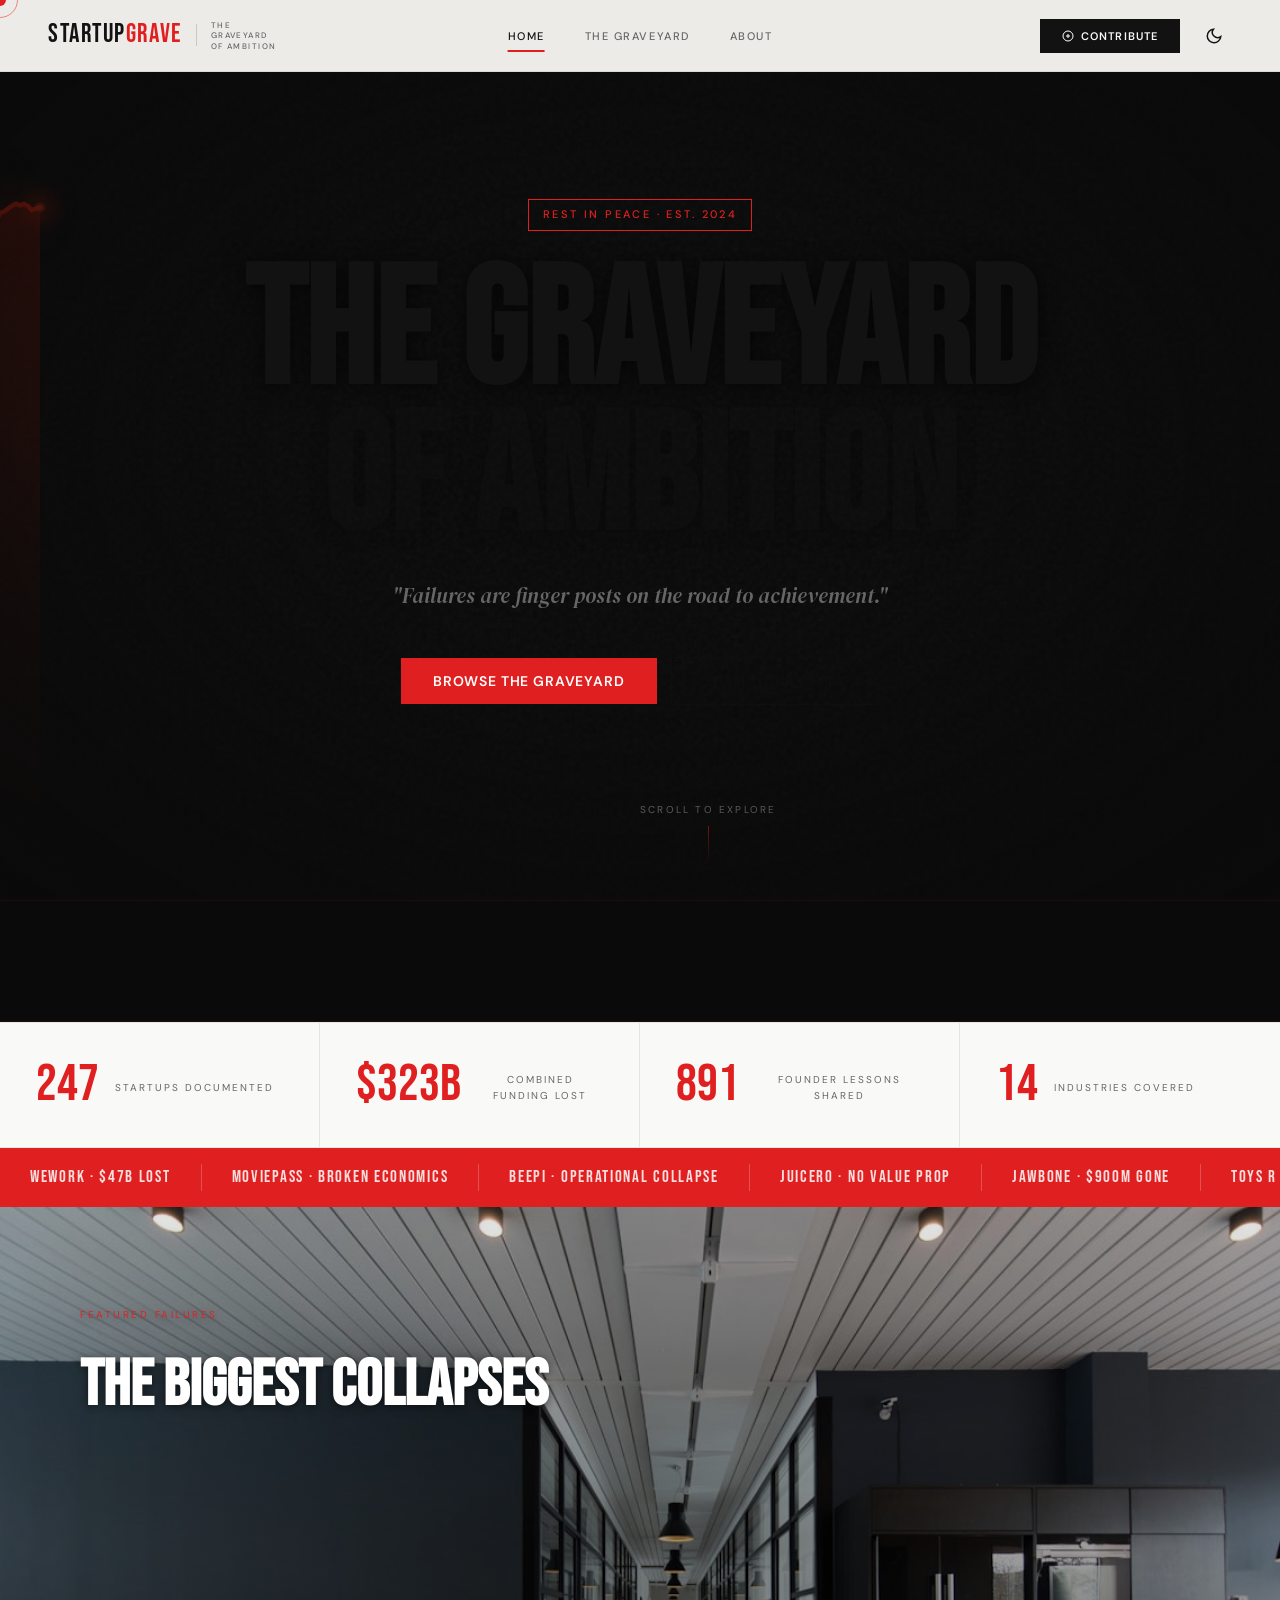
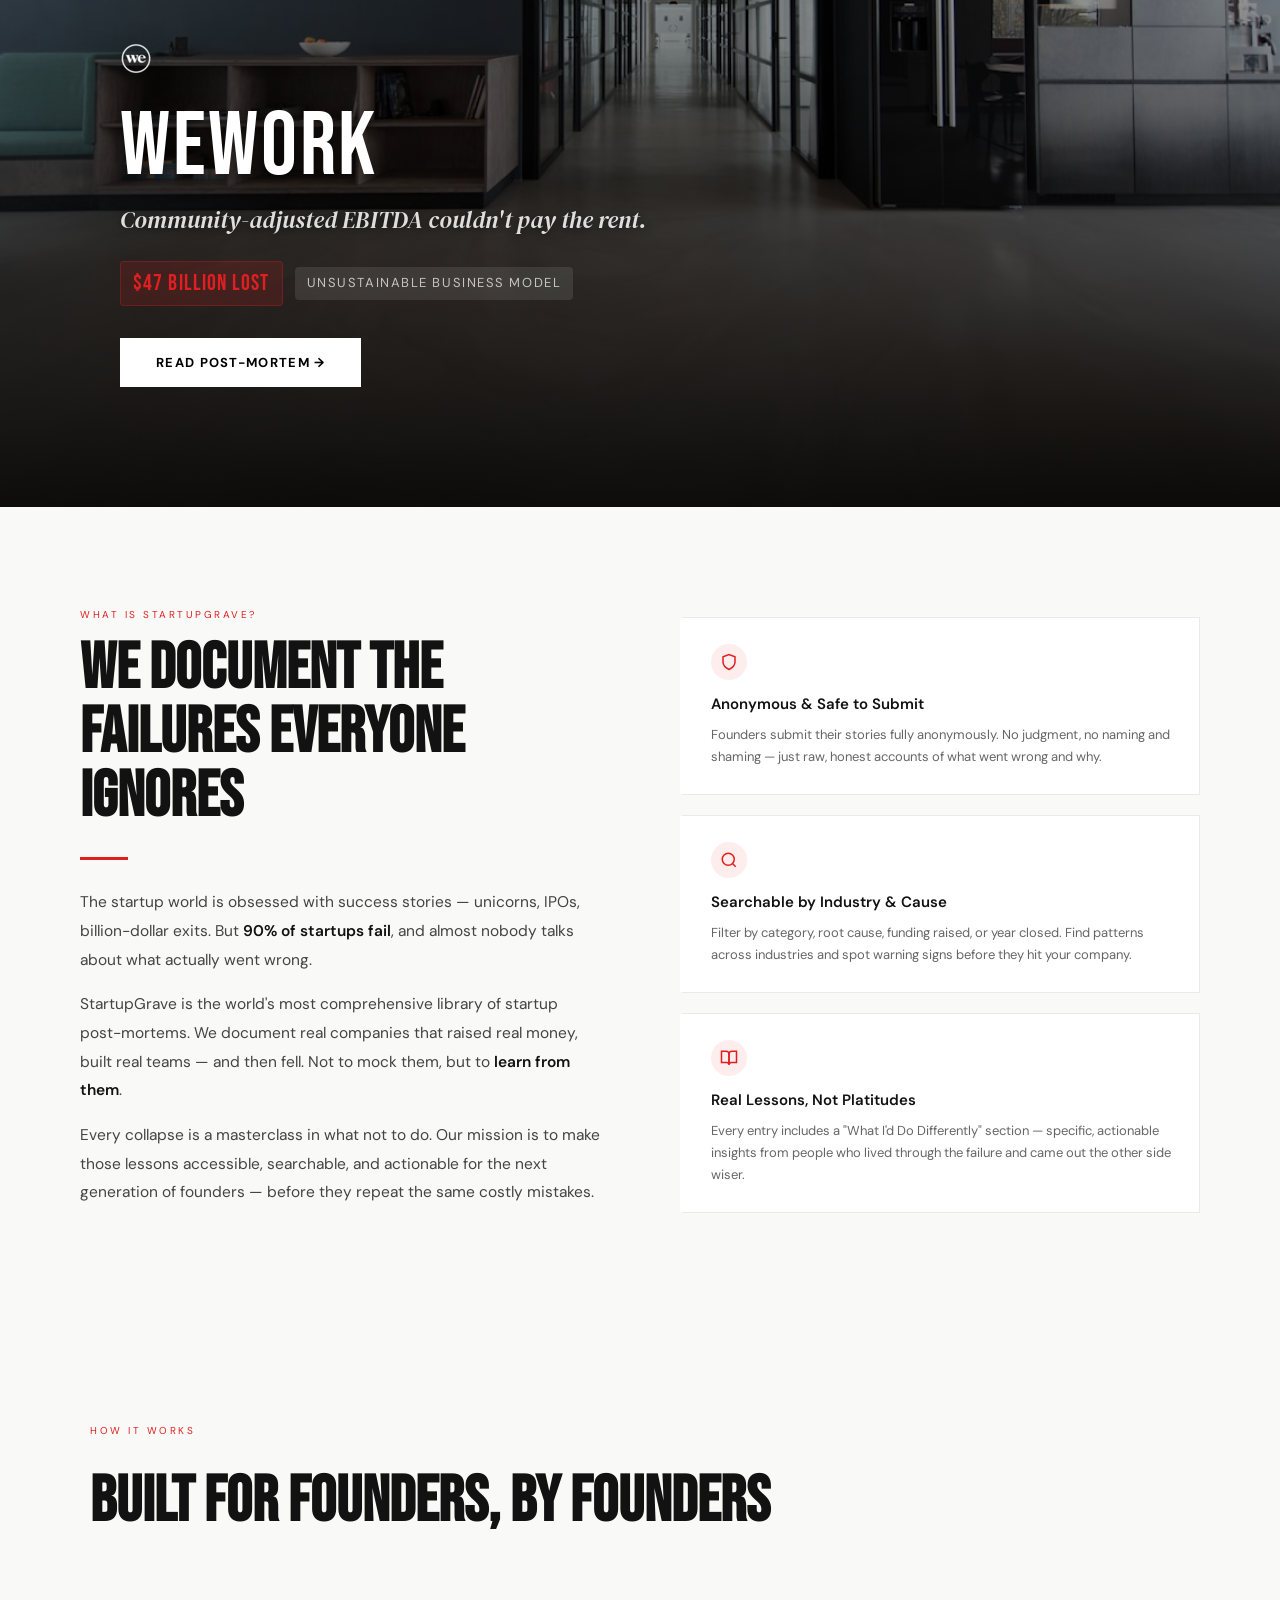
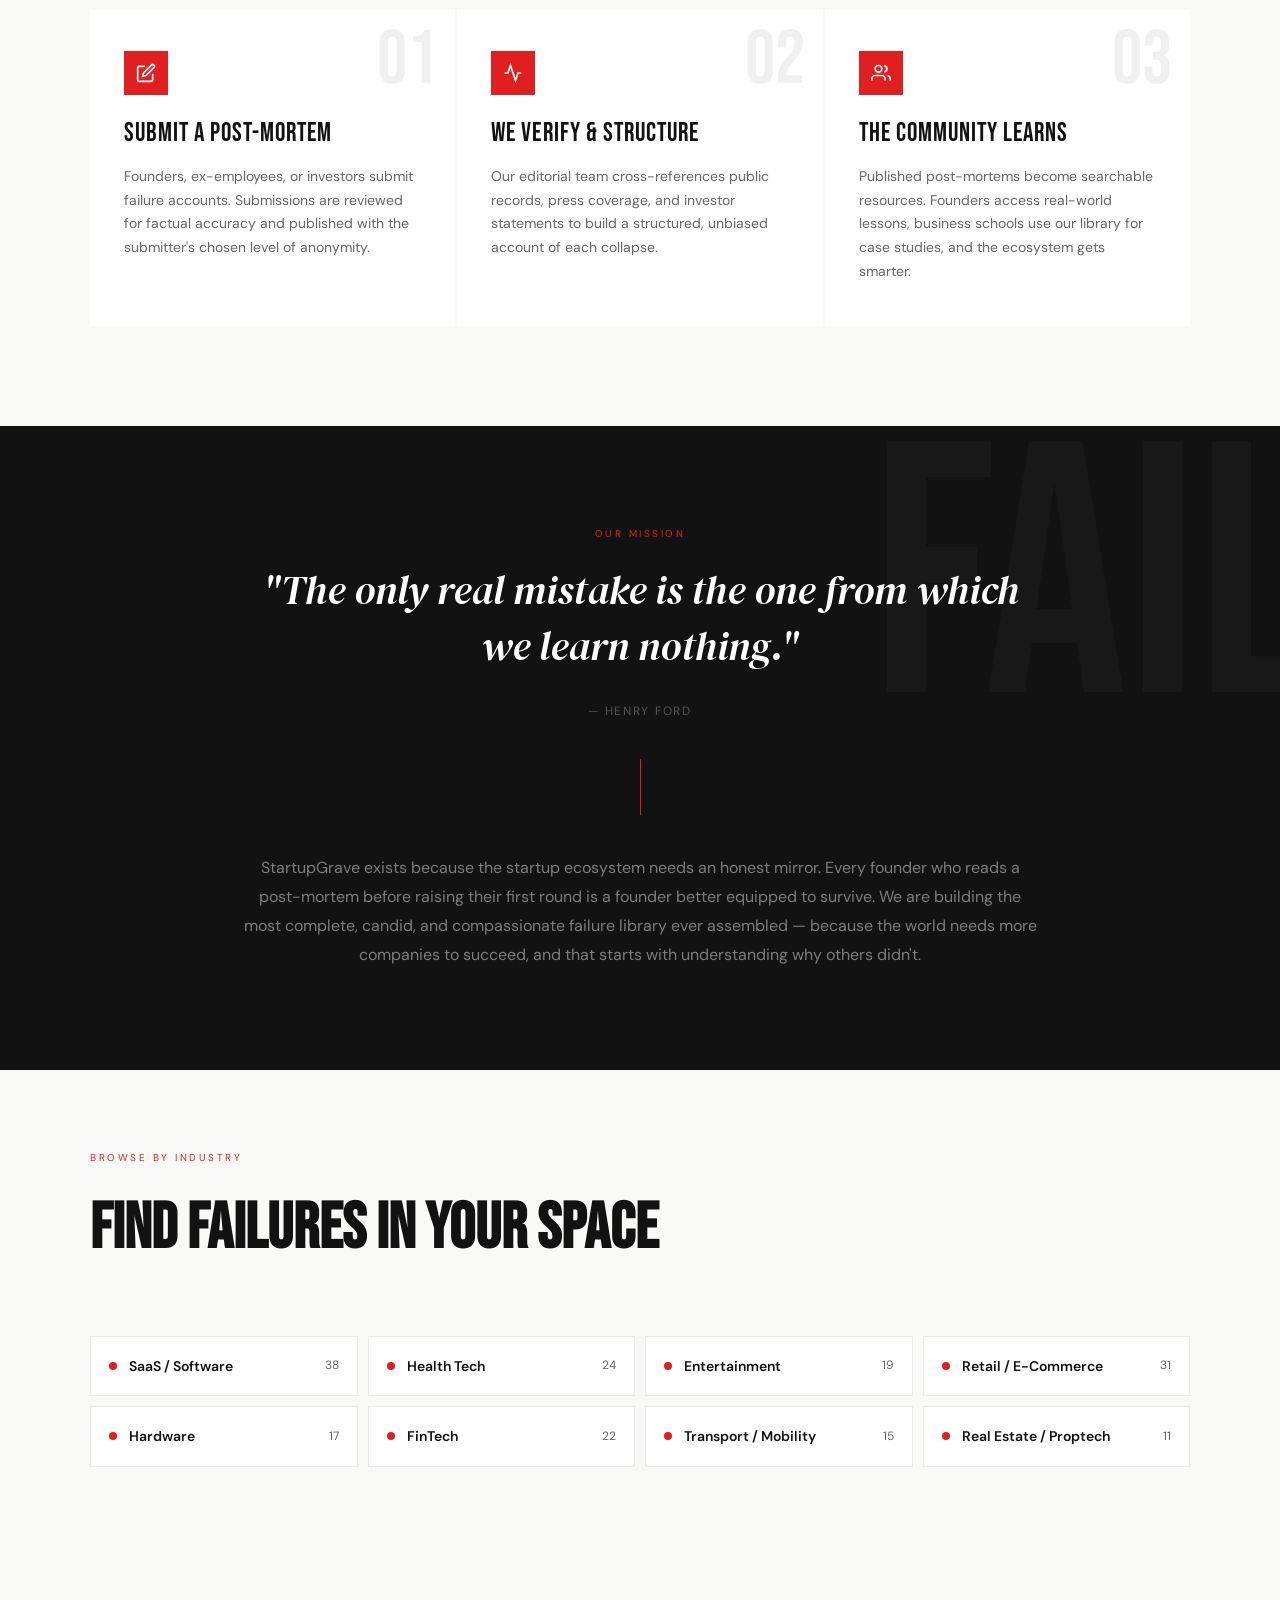
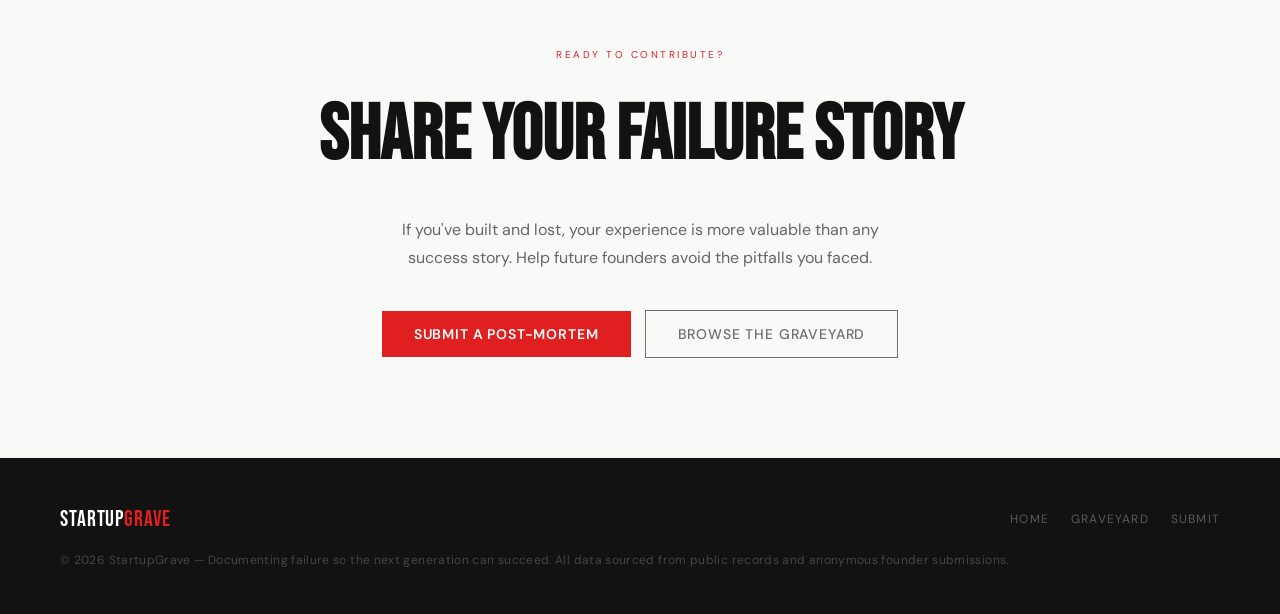
==== commit 7a4093b5: "feat: Implement a new homepage carousel component, including its styling, HTML structure, and JavaSc" ====
--- a/index.html
+++ b/index.html
@@ -14,7 +14,7 @@
   <script>
     const savedTheme = localStorage.getItem('sg_theme');
     if (savedTheme === 'dark' || (!savedTheme && window.matchMedia('(prefers-color-scheme: dark)').matches)) {
-        document.documentElement.setAttribute('data-theme', 'dark');
+      document.documentElement.setAttribute('data-theme', 'dark');
     }
   </script>
 </head>
@@ -92,7 +92,8 @@
         <svg class="moon-icon" viewBox="0 0 24 24" fill="none" stroke="currentColor" stroke-width="2">
           <path d="M21 12.79A9 9 0 1 1 11.21 3 7 7 0 0 0 21 12.79z"></path>
         </svg>
-        <svg class="sun-icon" viewBox="0 0 24 24" fill="none" stroke="currentColor" stroke-width="2" style="display:none">
+        <svg class="sun-icon" viewBox="0 0 24 24" fill="none" stroke="currentColor" stroke-width="2"
+          style="display:none">
           <circle cx="12" cy="12" r="5"></circle>
           <line x1="12" y1="1" x2="12" y2="3"></line>
           <line x1="12" y1="21" x2="12" y2="23"></line>
@@ -113,19 +114,8 @@
   <!-- ═══════════ HOME ═══════════ -->
   <div id="home-page" class="page active">
     <section class="home-hero">
-      <div class="hero-chart-container">
-        <svg class="hero-crash-svg" viewBox="0 0 1200 600" preserveAspectRatio="none">
-          <defs>
-            <linearGradient id="crashGrad" x1="0" y1="0" x2="0" y2="1">
-              <stop offset="0%" stop-color="rgba(224, 32, 32, 0.4)" />
-              <stop offset="100%" stop-color="rgba(224, 32, 32, 0)" />
-            </linearGradient>
-          </defs>
-          <path class="chart-grid" d="M0,100 L1200,100 M0,200 L1200,200 M0,300 L1200,300 M0,400 L1200,400 M0,500 L1200,500 M100,0 L100,600 M300,0 L300,600 M500,0 L500,600 M700,0 L700,600 M900,0 L900,600 M1100,0 L1100,600" />
-          <path class="chart-fill" d="M0,200 L150,180 L300,250 L450,120 L600,200 L700,80 L750,450 L850,550 L1000,580 L1200,590 L1200,600 L0,600 Z" />
-          <path class="chart-line" d="M0,200 L150,180 L300,250 L450,120 L600,200 L700,80 L750,450 L850,550 L1000,580 L1200,590" />
-        </svg>
-      </div>
+      <canvas id="heroCrashCanvas"></canvas>
+      <div id="heroVignette"></div>
       <div class="hero-eyebrow">Rest in Peace · Est. 2024</div>
       <h1 class="hero-title">The Graveyard<br><span class="dim">of Ambition</span></h1>
       <p class="hero-subtitle">"Failures are finger posts on the road to achievement."</p>
@@ -138,7 +128,7 @@
         <div class="scroll-line"></div>
       </div>
     </section>
-    
+
     <!-- STARTUP CAROUSEL -->
     <section class="startup-carousel">
       <div class="carousel-marquee">
@@ -239,7 +229,8 @@
                 </div>
                 <div class="carousel-slide-info">
                   <div class="carousel-slide-name">Quibi</div>
-                  <div class="carousel-slide-tagline">$1.75B to discover nobody wanted 10-minute shows on their phone.</div>
+                  <div class="carousel-slide-tagline">$1.75B to discover nobody wanted 10-minute shows on their phone.
+                  </div>
                   <div class="carousel-slide-meta">
                     <span class="carousel-meta-lost">$1.75 Billion Lost</span>
                     <span class="carousel-meta-dot">&middot;</span>
@@ -285,7 +276,8 @@
                 </div>
                 <div class="carousel-slide-info">
                   <div class="carousel-slide-name">Jawbone</div>
-                  <div class="carousel-slide-tagline">Pioneered wearables, perfected lawsuits, out-executed by Apple.</div>
+                  <div class="carousel-slide-tagline">Pioneered wearables, perfected lawsuits, out-executed by Apple.
+                  </div>
                   <div class="carousel-slide-meta">
                     <span class="carousel-meta-lost">$900 Million Lost</span>
                     <span class="carousel-meta-dot">&middot;</span>
@@ -331,7 +323,8 @@
                 </div>
                 <div class="carousel-slide-info">
                   <div class="carousel-slide-name">MoviePass</div>
-                  <div class="carousel-slide-tagline">We lose money on every ticket, but we'll make it up in volume.</div>
+                  <div class="carousel-slide-tagline">We lose money on every ticket, but we'll make it up in volume.
+                  </div>
                   <div class="carousel-slide-meta">
                     <span class="carousel-meta-lost">$400 Million Lost</span>
                     <span class="carousel-meta-dot">&middot;</span>
@@ -347,10 +340,14 @@
 
         <!-- Navigation Arrows -->
         <button class="carousel-arrow carousel-arrow-prev" id="carouselPrev" aria-label="Previous slide">
-          <svg viewBox="0 0 24 24" fill="none" stroke="currentColor" stroke-width="2"><polyline points="15 18 9 12 15 6"/></svg>
+          <svg viewBox="0 0 24 24" fill="none" stroke="currentColor" stroke-width="2">
+            <polyline points="15 18 9 12 15 6" />
+          </svg>
         </button>
         <button class="carousel-arrow carousel-arrow-next" id="carouselNext" aria-label="Next slide">
-          <svg viewBox="0 0 24 24" fill="none" stroke="currentColor" stroke-width="2"><polyline points="9 6 15 12 9 18"/></svg>
+          <svg viewBox="0 0 24 24" fill="none" stroke="currentColor" stroke-width="2">
+            <polyline points="9 6 15 12 9 18" />
+          </svg>
         </button>
       </div>
 
--- a/styles.css
+++ b/styles.css
@@ -583,66 +583,367 @@
     }
 }
 
-.hero-chart-container {
+#heroCrashCanvas {
+    position: absolute;
+    top: 0;
+    left: 0;
+    width: 100%;
+    height: 100%;
+    z-index: 0;
+    pointer-events: none;
+}
+
+#heroVignette {
+    position: absolute;
+    inset: 0;
+    z-index: 1;
+    pointer-events: none;
+    background: radial-gradient(ellipse at center, transparent 30%, rgba(10, 10, 10, 0.65) 70%, rgba(10, 10, 10, 0.95) 100%);
+}
+
+
+
+.btn-secondary {
+    padding: 14px 32px;
+    background: transparent;
+    color: var(--hero-text);
+    border: 1.5px solid var(--hero-text);
+    opacity: 0.6;
+    font-family: 'DM Sans', sans-serif;
+    font-size: 14px;
+    font-weight: 500;
+    letter-spacing: .06em;
+    text-transform: uppercase;
+    cursor: none;
+    transition: all .3s ease;
+}
+
+.btn-secondary:hover {
+    background: var(--hero-text);
+    color: var(--hero-bg);
+    opacity: 1;
+}
+
+.hero-scroll {
+    position: absolute;
+    bottom: 36px;
+    left: 50%;
+    transform: translateX(-50%);
+    display: flex;
+    flex-direction: column;
+    align-items: center;
+    gap: 8px;
+    opacity: 0;
+    animation: fadeUp .8s 1.2s forwards;
+}
+
+.hero-scroll span {
+    font-size: 10px;
+    letter-spacing: .22em;
+    text-transform: uppercase;
+    color: var(--gray-light);
+}
+
+.scroll-line {
+    width: 1px;
+    height: 38px;
+    background: linear-gradient(to bottom, var(--red), transparent);
+    animation: pulse 2s infinite;
+}
+
+@keyframes pulse {
+
+    0%,
+    100% {
+        opacity: 1
+    }
+
+    50% {
+        opacity: .3
+    }
+}
+
+/* STATS BAR */
+.stats-bar {
+    background: var(--bg-main);
+    color: var(--text-main);
+    display: grid;
+    grid-template-columns: repeat(4, 1fr);
+    transition: background 0.4s ease;
+    border-top: 1px solid var(--border);
+    border-bottom: 1px solid var(--border);
+}
+
+.stat-item {
+    padding: 36px 28px;
+    border-right: 1px solid rgba(255, 255, 255, .07);
+    text-align: center;
+    position: relative;
+    overflow: hidden;
+    transition: background .3s;
+}
+
+.stat-item:last-child {
+    border-right: none;
+}
+
+.stat-item::after {
+    content: '';
+    position: absolute;
+    bottom: 0;
+    left: 0;
+    right: 0;
+    height: 2px;
+    background: var(--red);
+    transform: scaleX(0);
+    transition: transform .4s;
+}
+
+.stat-item:hover::after {
+    transform: scaleX(1);
+}
+
+.stat-num {
+    font-family: 'Bebas Neue', sans-serif;
+    font-size: 52px;
+    color: var(--red);
+    line-height: 1;
+}
+
+.stat-label {
+    font-size: 10px;
+    letter-spacing: .2em;
+    text-transform: uppercase;
+    color: var(--gray);
+    margin-top: 6px;
+}
+
+/* MARQUEE */
+.marquee-section {
+    background: var(--red);
+    padding: 16px 0;
+    overflow: hidden;
+}
+
+.marquee-track {
+    display: flex;
+    animation: marquee 22s linear infinite;
+    white-space: nowrap;
+}
+
+.marquee-item {
+    font-family: 'Bebas Neue', sans-serif;
+    font-size: 17px;
+    color: white;
+    letter-spacing: .1em;
+    padding: 0 30px;
+    opacity: .85;
+    border-right: 1px solid rgba(255, 255, 255, .25);
+    flex-shrink: 0;
+}
+
+@keyframes marquee {
+    from {
+        transform: translateX(0)
+    }
+
+    to {
+        transform: translateX(-50%)
+    }
+}
+
+/* ═══════════ HOMEPAGE CAROUSEL ═══════════ */
+.home-carousel {
+    position: relative;
+    width: 100%;
+    height: 100vh;
+    min-height: 100vh;
+    background: var(--black);
+    overflow: hidden;
+    display: block;
+}
+
+.carousel-header {
+    position: absolute;
+    top: 100px;
+    left: 80px;
+    z-index: 10;
+    pointer-events: none;
+    text-shadow: 0 2px 10px rgba(0,0,0,0.5);
+}
+
+.carousel-header .section-title {
+    color: white;
+    margin-bottom: 0;
+}
+
+.carousel-container {
+    width: 100%;
+    height: 100%;
+    padding: 0;
+    margin: 0;
+    max-width: none;
+    position: relative;
+}
+
+.carousel-viewport {
+    height: 100%;
+    width: 100%;
+    overflow-x: auto;
+    overflow-y: hidden;
+    scroll-snap-type: x mandatory;
+    scroll-behavior: smooth;
+    scrollbar-width: none;
+}
+
+.carousel-viewport::-webkit-scrollbar {
+    display: none;
+}
+
+.carousel-track {
+    display: flex;
+    height: 100%;
+    width: max-content;
+}
+
+.carousel-slide {
+    flex: 0 0 100vw;
+    height: 100%;
+    position: relative;
+    display: flex;
+    flex-direction: column;
+    justify-content: flex-end;
+    scroll-snap-align: center;
+    scroll-snap-stop: always;
+    overflow: hidden;
+}
+
+.carousel-slide-bg {
     position: absolute;
     inset: 0;
     z-index: 0;
-    pointer-events: none;
-    opacity: 0.35;
-    overflow: hidden;
-}
-
-.hero-crash-svg {
+}
+
+.carousel-slide-bg img {
     width: 100%;
     height: 100%;
-    transform: scale(1.1);
-    /* Slight overflow to hide edges */
-}
-
-.chart-grid {
-    stroke: var(--chart-grid);
-    stroke-width: 2;
-    fill: none;
-}
-
-.chart-line {
-    fill: none;
-    stroke: #E02020;
-    stroke-width: 6;
-    stroke-linecap: round;
-    stroke-linejoin: round;
-    filter: drop-shadow(0 0 12px rgba(224, 32, 32, 0.8));
-    stroke-dasharray: 4000;
-    stroke-dashoffset: 4000;
-    animation: drawCrash 3s cubic-bezier(0.25, 1, 0.5, 1) forwards, pulseGlow 2s infinite alternate 3s;
-}
-
-.chart-fill {
-    fill: url(#crashGrad);
-    opacity: 0;
-    animation: fadeInFill 1.5s ease-out forwards 2s;
-}
-
-@keyframes drawCrash {
-    to {
-        stroke-dashoffset: 0;
-    }
-}
-
-@keyframes fadeInFill {
-    to {
-        opacity: 0.8;
-    }
-}
-
-@keyframes pulseGlow {
-    from {
-        filter: drop-shadow(0 0 12px rgba(224, 32, 32, 0.8));
-    }
-
-    to {
-        filter: drop-shadow(0 0 24px rgba(224, 32, 32, 1));
-    }
+    object-fit: cover;
+    transition: transform 6s ease-out;
+}
+
+.carousel-slide.is-visible .carousel-slide-bg img {
+    transform: scale(1.05);
+}
+
+.carousel-slide-overlay {
+    position: absolute;
+    inset: 0;
+    background: linear-gradient(
+        180deg,
+        rgba(0, 0, 0, 0.1) 0%,
+        rgba(0, 0, 0, 0.4) 40%,
+        rgba(0, 0, 0, 0.9) 100%
+    );
+    z-index: 1;
+}
+
+.carousel-slide-content {
+    position: relative;
+    z-index: 2;
+    padding: 80px 80px 120px;
+    max-width: 1200px;
+    margin: 0 auto;
+    width: 100%;
+}
+
+.carousel-slide-logo {
+    margin-bottom: 24px;
+}
+
+.carousel-slide-logo img {
+    max-width: 90px;
+    max-height: 60px;
+    object-fit: contain;
+    filter: drop-shadow(0 4px 12px rgba(0,0,0,0.5)) brightness(10);
+}
+
+.carousel-slide-name {
+    font-family: 'Bebas Neue', sans-serif;
+    font-size: clamp(50px, 7vw, 90px);
+    color: white;
+    letter-spacing: 0.03em;
+    line-height: 0.9;
+    margin-bottom: 16px;
+    text-shadow: 0 4px 12px rgba(0,0,0,0.4);
+}
+
+.carousel-slide-tagline {
+    font-family: 'DM Serif Display', serif;
+    font-style: italic;
+    font-size: clamp(16px, 2vw, 24px);
+    color: rgba(255, 255, 255, 0.85);
+    line-height: 1.4;
+    margin-bottom: 24px;
+    max-width: 700px;
+    text-shadow: 0 2px 8px rgba(0,0,0,0.5);
+}
+
+.carousel-slide-meta {
+    display: flex;
+    align-items: center;
+    gap: 12px;
+    flex-wrap: wrap;
+    margin-bottom: 32px;
+}
+
+.carousel-meta-lost {
+    font-family: 'Bebas Neue', sans-serif;
+    font-size: 22px;
+    color: var(--red);
+    letter-spacing: 0.05em;
+    padding: 4px 12px;
+    background: rgba(224, 32, 32, 0.15);
+    border: 1px solid rgba(224, 32, 32, 0.3);
+    border-radius: 4px;
+}
+
+.carousel-meta-dot {
+    display: none;
+}
+
+.carousel-meta-cause {
+    font-size: 13px;
+    letter-spacing: 0.12em;
+    text-transform: uppercase;
+    color: rgba(255, 255, 255, 0.7);
+    padding: 6px 12px;
+    background: rgba(255, 255, 255, 0.1);
+    border-radius: 4px;
+    backdrop-filter: blur(4px);
+}
+
+.carousel-slide-cta {
+    display: inline-flex;
+    align-items: center;
+    gap: 8px;
+    padding: 16px 36px;
+    background: white;
+    color: black;
+    border: none;
+    font-family: 'DM Sans', sans-serif;
+    font-size: 13px;
+    font-weight: 700;
+    letter-spacing: 0.1em;
+    text-transform: uppercase;
+    cursor: pointer;
+    transition: all 0.3s ease;
+}
+
+.carousel-slide-cta:hover {
+    background: var(--red);
+    color: white;
+    transform: translateY(-3px);
+    box-shadow: 0 10px 24px rgba(224, 32, 32, 0.3);
 }
 
 .hero-eyebrow {
@@ -657,7 +958,7 @@
     opacity: 0;
     animation: fadeUp .8s .3s forwards;
     position: relative;
-    z-index: 1;
+    z-index: 5;
 }
 
 .hero-title {
@@ -669,8 +970,9 @@
     opacity: 0;
     animation: fadeUp .9s .5s forwards;
     position: relative;
-    z-index: 1;
+    z-index: 5;
     transition: color 0.4s ease;
+    text-shadow: 0 2px 20px rgba(0, 0, 0, 0.6);
 }
 
 .hero-title .dim {
@@ -688,7 +990,7 @@
     opacity: 0;
     animation: fadeUp .8s .7s forwards;
     position: relative;
-    z-index: 1;
+    z-index: 5;
     transition: color 0.4s ease;
 }
 
@@ -700,7 +1002,7 @@
     opacity: 0;
     animation: fadeUp .8s .9s forwards;
     position: relative;
-    z-index: 1;
+    z-index: 5;
     flex-wrap: wrap;
     justify-content: center;
 }
@@ -725,152 +1027,118 @@
     box-shadow: 0 10px 24px rgba(224, 32, 32, 0.25);
 }
 
-.btn-secondary {
-    padding: 14px 32px;
-    background: transparent;
-    color: var(--hero-text);
-    border: 1.5px solid var(--hero-text);
-    opacity: 0.6;
-    font-family: 'DM Sans', sans-serif;
-    font-size: 14px;
-    font-weight: 500;
-    letter-spacing: .06em;
-    text-transform: uppercase;
-    cursor: none;
-    transition: all .3s ease;
-}
-
-.btn-secondary:hover {
-    background: var(--hero-text);
-    color: var(--hero-bg);
-    opacity: 1;
-}
-
-.hero-scroll {
+/* Dot Indicators */
+.carousel-controls {
     position: absolute;
-    bottom: 36px;
-    left: 50%;
-    transform: translateX(-50%);
-    display: flex;
-    flex-direction: column;
-    align-items: center;
-    gap: 8px;
-    opacity: 0;
-    animation: fadeUp .8s 1.2s forwards;
-}
-
-.hero-scroll span {
-    font-size: 10px;
-    letter-spacing: .22em;
-    text-transform: uppercase;
-    color: var(--gray-light);
-}
-
-.scroll-line {
-    width: 1px;
-    height: 38px;
-    background: linear-gradient(to bottom, var(--red), transparent);
-    animation: pulse 2s infinite;
-}
-
-@keyframes pulse {
-
-    0%,
-    100% {
-        opacity: 1
-    }
-
-    50% {
-        opacity: .3
-    }
-}
-
-/* STATS BAR */
-.stats-bar {
-    background: var(--bg-main);
-    color: var(--text-main);
-    display: grid;
-    grid-template-columns: repeat(4, 1fr);
-    transition: background 0.4s ease;
-    border-top: 1px solid var(--border);
-    border-bottom: 1px solid var(--border);
-}
-
-.stat-item {
-    padding: 36px 28px;
-    border-right: 1px solid rgba(255, 255, 255, .07);
-    text-align: center;
-    position: relative;
-    overflow: hidden;
-    transition: background .3s;
-}
-
-.stat-item:last-child {
-    border-right: none;
-}
-
-.stat-item::after {
-    content: '';
-    position: absolute;
-    bottom: 0;
-    left: 0;
-    right: 0;
-    height: 2px;
+    bottom: 50px;
+    left: 80px;
+    right: 80px;
+    display: flex;
+    justify-content: space-between;
+    align-items: center;
+    z-index: 20;
+    pointer-events: none;
+}
+
+.carousel-dots {
+    display: flex;
+    align-items: center;
+    gap: 12px;
+    pointer-events: auto;
+}
+
+.carousel-dot {
+    width: 40px;
+    height: 4px;
+    background: rgba(255, 255, 255, 0.2);
+    border: none;
+    cursor: pointer;
+    transition: all 0.3s ease;
+    padding: 0;
+}
+
+.carousel-dot:hover {
+    background: rgba(255, 255, 255, 0.5);
+}
+
+.carousel-dot.active {
     background: var(--red);
-    transform: scaleX(0);
-    transition: transform .4s;
-}
-
-.stat-item:hover::after {
-    transform: scaleX(1);
-}
-
-.stat-num {
-    font-family: 'Bebas Neue', sans-serif;
-    font-size: 52px;
-    color: var(--red);
-    line-height: 1;
-}
-
-.stat-label {
-    font-size: 10px;
-    letter-spacing: .2em;
-    text-transform: uppercase;
-    color: var(--gray);
-    margin-top: 6px;
-}
-
-/* MARQUEE */
-.marquee-section {
+    width: 60px;
+}
+
+/* Slider arrows */
+.carousel-arrows {
+    display: flex;
+    gap: 12px;
+    pointer-events: auto;
+}
+
+.carousel-arrow {
+    width: 48px;
+    height: 48px;
+    border-radius: 50%;
+    background: rgba(255, 255, 255, 0.1);
+    border: 1px solid rgba(255, 255, 255, 0.2);
+    backdrop-filter: blur(10px);
+    display: flex;
+    align-items: center;
+    justify-content: center;
+    cursor: auto;
+    color: white;
+    transition: all 0.3s;
+}
+
+.carousel-arrow:hover {
     background: var(--red);
-    padding: 16px 0;
-    overflow: hidden;
-}
-
-.marquee-track {
-    display: flex;
-    animation: marquee 22s linear infinite;
-    white-space: nowrap;
-}
-
-.marquee-item {
-    font-family: 'Bebas Neue', sans-serif;
-    font-size: 17px;
-    color: white;
-    letter-spacing: .1em;
-    padding: 0 30px;
-    opacity: .85;
-    border-right: 1px solid rgba(255, 255, 255, .25);
-    flex-shrink: 0;
-}
-
-@keyframes marquee {
-    from {
-        transform: translateX(0)
-    }
-
-    to {
-        transform: translateX(-50%)
+    border-color: var(--red);
+    transform: scale(1.05);
+}
+
+.carousel-arrow svg {
+    width: 20px;
+    height: 20px;
+    stroke: currentColor;
+    fill: none;
+    stroke-width: 2;
+}
+
+/* Carousel Responsive */
+@media (max-width: 1024px) {
+    .carousel-header {
+        top: 80px;
+        left: 40px;
+    }
+    .carousel-slide-content {
+        padding: 60px 40px 100px;
+    }
+    .carousel-controls {
+        bottom: 40px;
+        left: 40px;
+        right: 40px;
+    }
+}
+
+@media (max-width: 700px) {
+    .carousel-header {
+        top: 70px;
+        left: 20px;
+    }
+    .carousel-header .section-title {
+        font-size: 32px;
+    }
+    .carousel-slide-content {
+        padding: 40px 20px 80px;
+    }
+    .carousel-slide-name {
+        font-size: 40px;
+    }
+    .carousel-controls {
+        bottom: 20px;
+        left: 20px;
+        right: 20px;
+        flex-direction: column-reverse;
+        align-items: flex-start;
+        gap: 20px;
     }
 }
 
